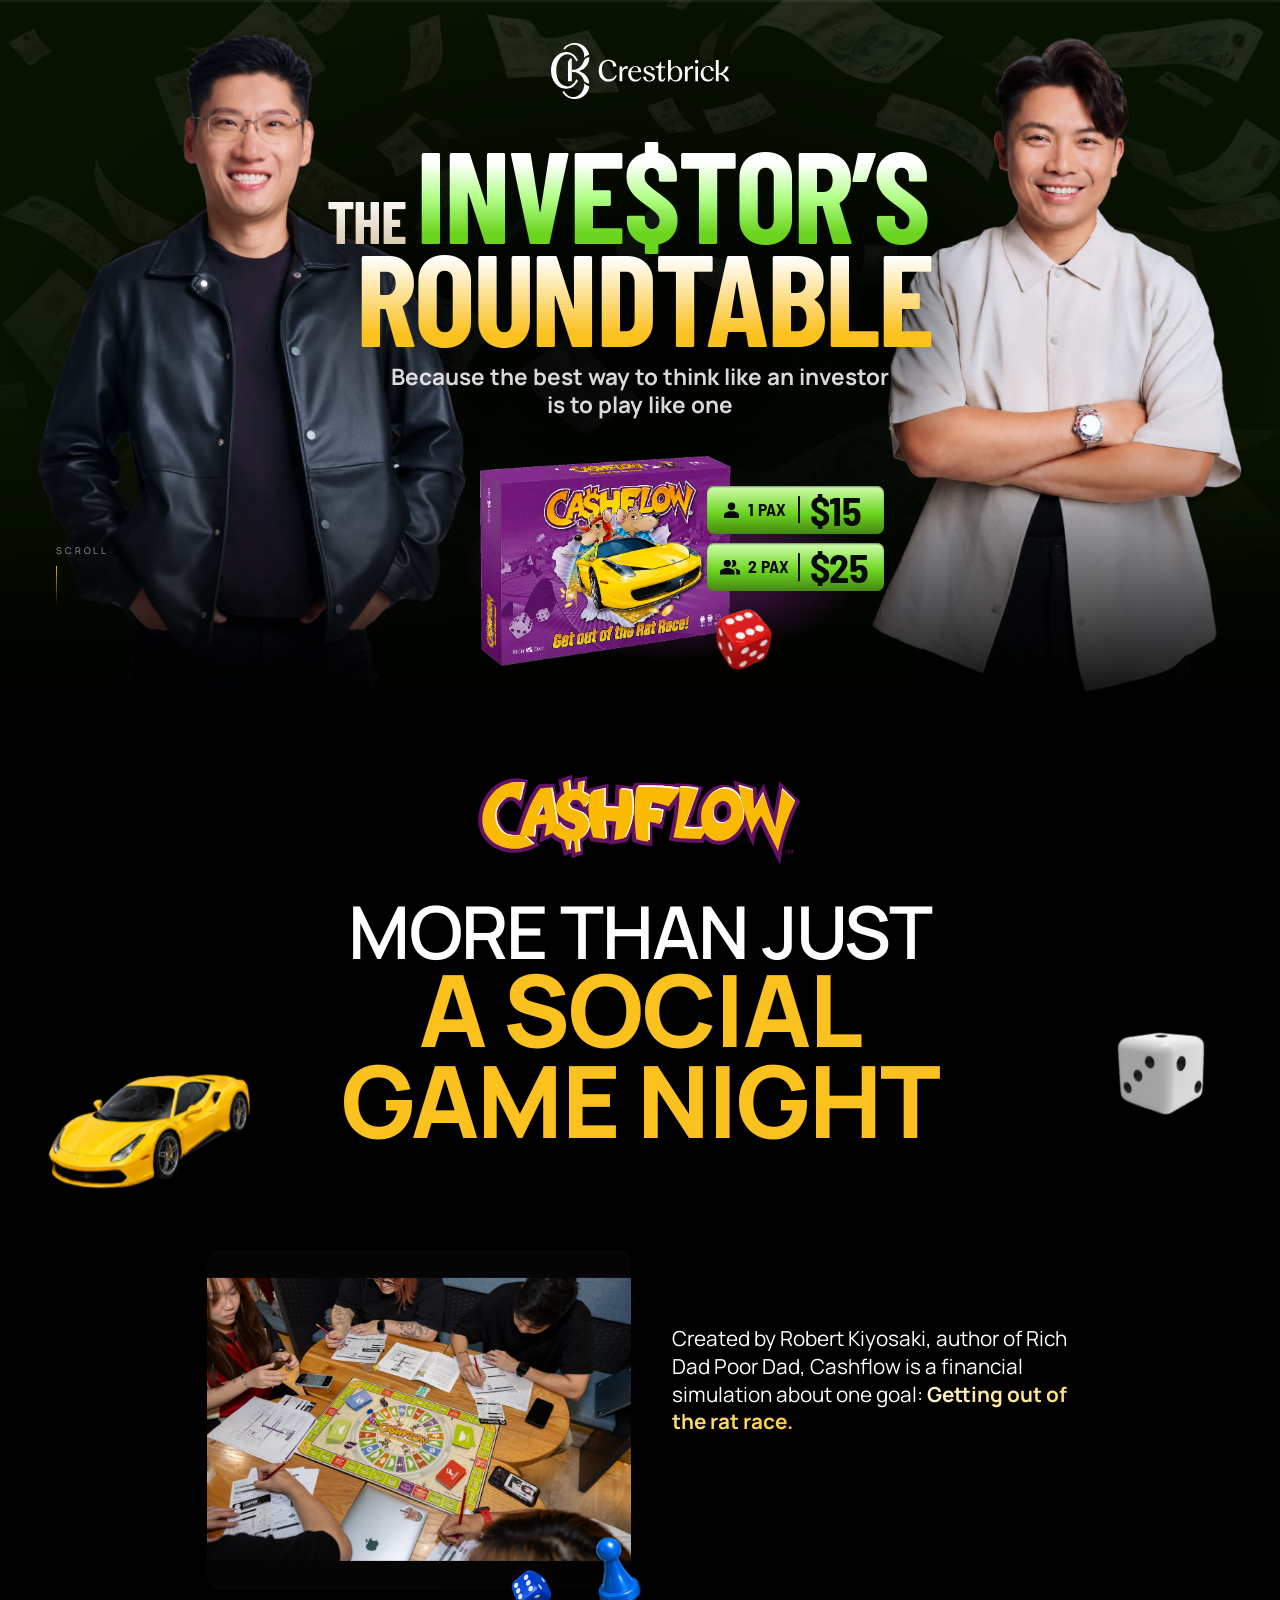
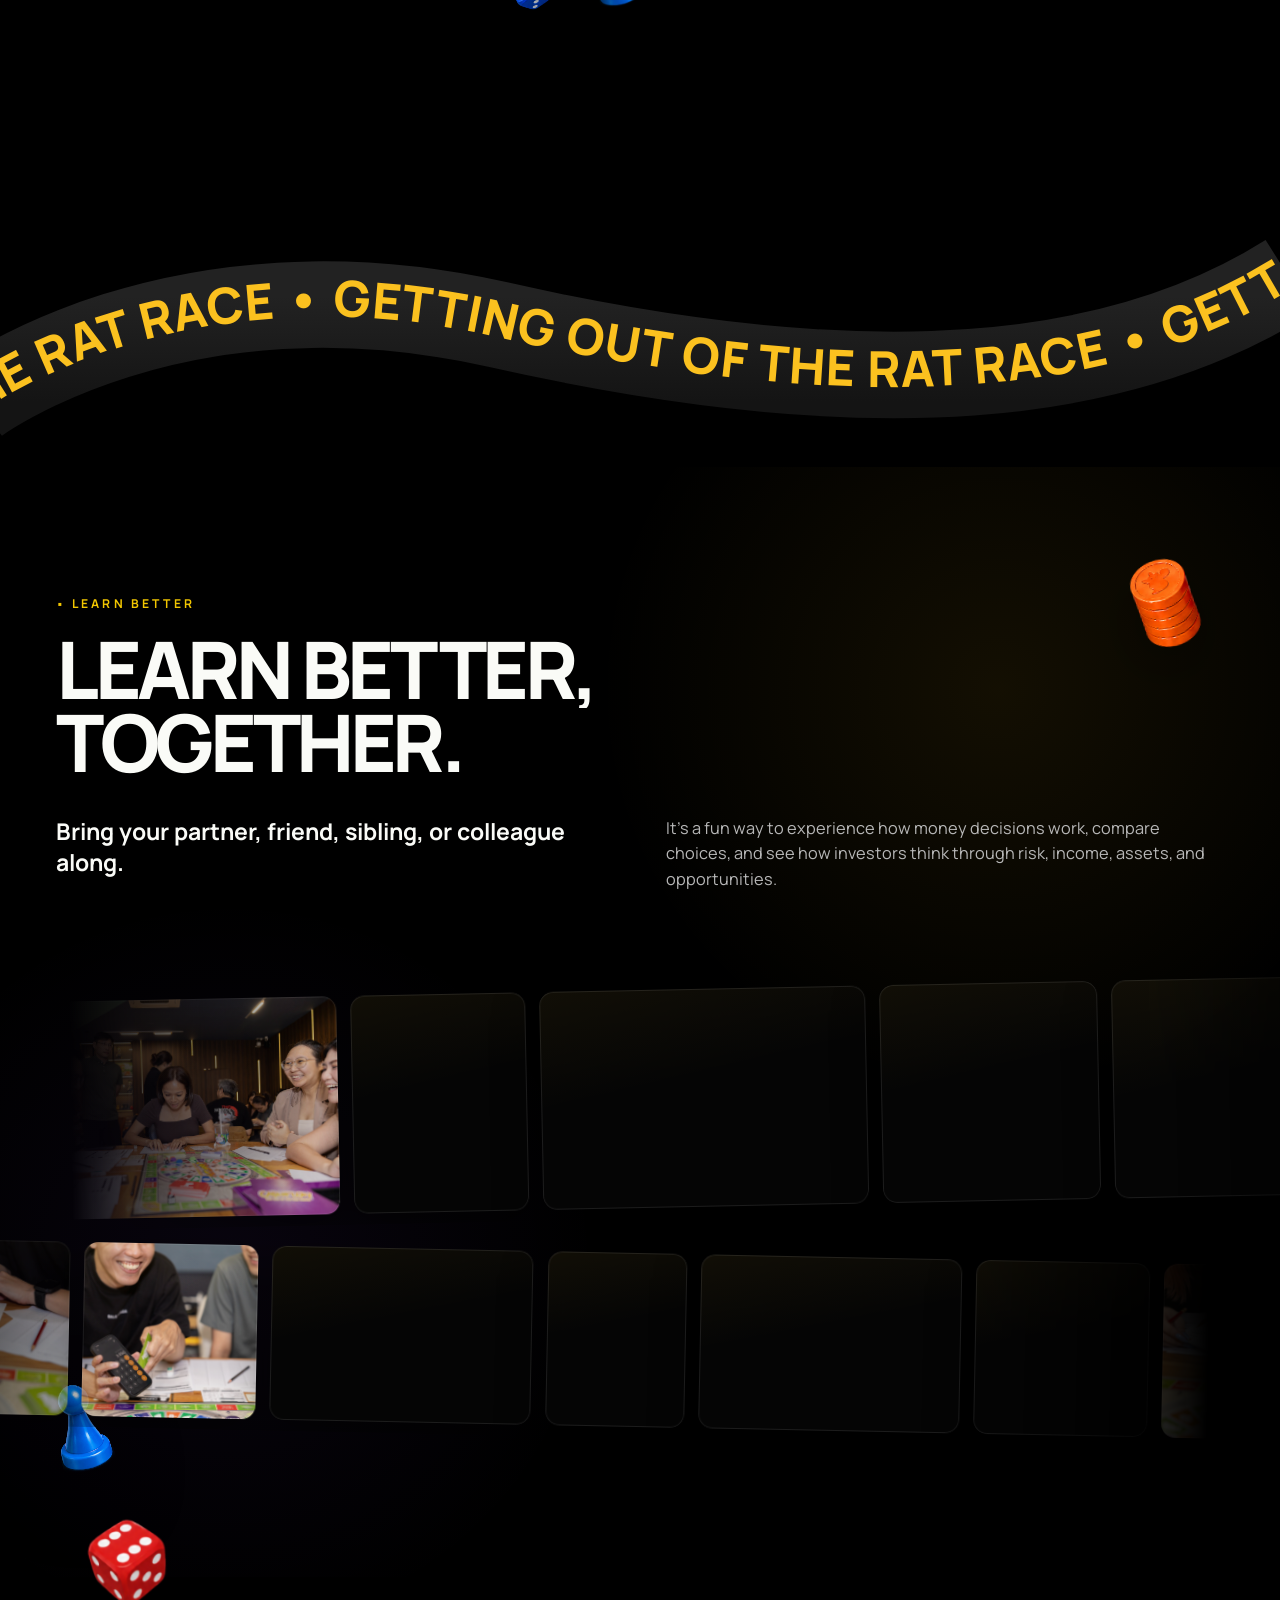
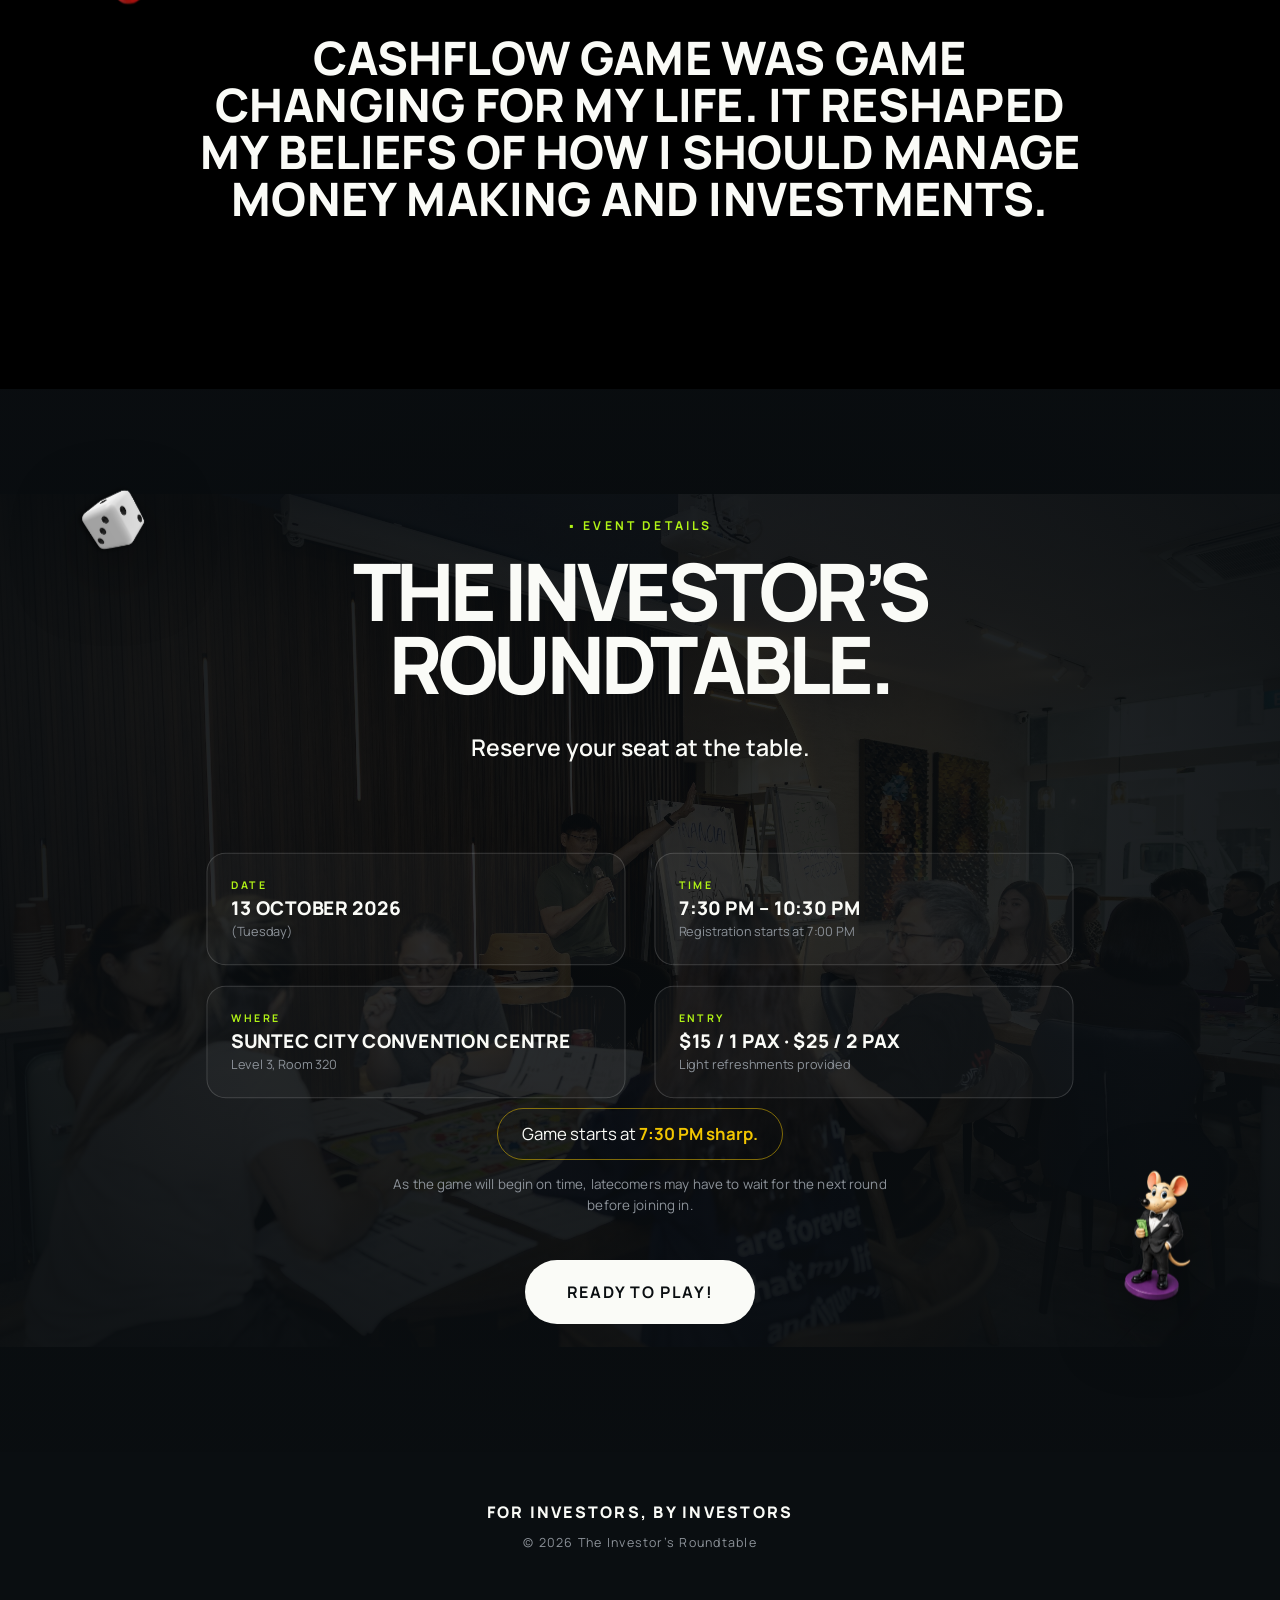
==== site/index.html @ 85e17d93 "Add files via upload" ====
<!doctype html>
<html lang="en">
<head>
<meta charset="utf-8">
<meta name="viewport" content="width=device-width, initial-scale=1">
<title>The Investor's Roundtable</title>
<!-- description and og copy are lifted verbatim from the page's own lines -->
<meta name="description" content="Because the best way to think like an investor is to play like one.">
<!-- Unlisted, not private. This keeps the page out of Google, Bing and the
     Internet Archive so it is only found by someone you send the link to.
     It does NOT stop anyone who has the link. See DEPLOY.md. -->
<meta name="robots" content="noindex, nofollow, noarchive, nosnippet, noimageindex">
<meta name="googlebot" content="noindex, noimageindex">
<meta name="referrer" content="no-referrer">
<meta property="og:title" content="The Investor's Roundtable">
<meta property="og:description" content="Because the best way to think like an investor is to play like one.">
<meta property="og:image" content="images/14-og.jpg">
<meta property="og:type" content="website">
<link rel="preconnect" href="https://fonts.googleapis.com">
<link rel="preconnect" href="https://fonts.gstatic.com" crossorigin>
<link href="https://fonts.googleapis.com/css2?family=Barlow+Condensed:wght@600;700&family=Barlow+Semi+Condensed:wght@600;700&family=Manrope:wght@400;500;600;700;800&display=swap" rel="stylesheet">
<link rel="stylesheet" href="styles.css">
</head>
<body>

<!-- ══ INTERACTIVE CHROME (v3) ══
     One fixed piece: the rail that reports how far down the page you are.
     Inert under prefers-reduced-motion. Hover is left to the browser. -->
<div class="prog" aria-hidden="true"><i></i></div>


<!-- ══ NAV ══ -->
<header class="nav">
  <span class="nav__mark">The Investor&rsquo;s Roundtable</span>
  <span class="nav__mid" id="countdown" aria-live="polite"></span>
  <div class="nav__right">
    <button class="iconbtn" id="soundBtn" aria-pressed="false" aria-label="Table sounds" title="Table sounds">
      <span class="eq" aria-hidden="true"><i></i><i></i><i></i><i></i></span>
    </button>
    <a class="pill pill--white" href="#details"><span class="pill__in"><i>Ready to Play!</i><i>Ready to Play!</i></span></a>
  </div>
</header>

<!-- ══ 1 · HERO — Figma Cover_Cashflow node 58:64 "banner" ══
     The frame is 1920 × 1080. Every child below carries its Figma rect as a
     percentage of that frame, so the composition is the Figma one at any
     width instead of pixel-locking to 1920. Paint order is Figma's own:
     note rain → centre pool → ivan → benny → floor band → violet bloom →
     game box / die / price pills → the two head pools → title → subtitle →
     logo. The two head pools sit ABOVE the figures on purpose: they are what
     sinks the inner shoulders so the display type reads across them. -->
<section class="hero" id="top" data-scrub="exit">
  <div class="hero__stage">

    <!-- 58:71 · the note rain, 15% and masked to fade out downward -->
    <div class="hero__money" aria-hidden="true"></div>

    <!-- 58:73 · Ellipse 9 — the small pool the game box stands over -->
    <div class="pool pool--mid" aria-hidden="true"></div>

    <!-- 58:74 / 58:75 · the two figures, each placed at its Figma rect.
         The source PNGs are full-body cutouts in a 3072 × 4096 frame and the
         Figma fill is a custom crop at scale 0.5024 — neither cover nor
         contain reproduces it, and guessing put the figures ~20% too small.
         So each node is exported on its own and used as the asset: the person
         is then at the Figma's own crop by construction.
         A node render arrives composited over the banner's ground, so the
         ground is computed back out and subtracted to restore the alpha —
         without that the plate is an opaque rectangle and hides the note rain
         behind it. WebP because these are photographs with alpha: 121KB and
         89KB, against 1.4MB and 1.1MB as PNG. -->
    <img class="fig fig--ivan"  src="images/hero4/ivan.webp"  alt="" aria-hidden="true">
    <img class="fig fig--benny" src="images/hero4/benny.webp" alt="" aria-hidden="true">

    <!-- 58:76 · Rectangle 27 — the floor band the figures stand into -->
    <div class="hero__floor" aria-hidden="true"></div>
    <!-- 58:77 · Ellipse 11 — #761D7F at 60%, blur 100. The one violet on the
         page, and it is a bloom behind the box, never a background. -->
    <div class="hero__bloom" aria-hidden="true"></div>

    <!-- 58:78 · Group 432 — the box, the die and the two price pills -->
    <div class="offer">
      <div class="offer__box" aria-hidden="true">
        <img src="Assets/cashflow-3d-items-transparent/02-cashflow-game-box.png" alt="">
      </div>
      <img class="offer__die" src="Assets/cashflow-3d-items-transparent/05-dice-pair.png"
           alt="" aria-hidden="true" data-spin="70">

      <p class="price" style="--i:0">
        <img class="price__ic" src="images/hero4/icon-1pax.svg" alt="" aria-hidden="true">
        <span class="price__k">1 pax</span>
        <b class="price__v">$15</b>
      </p>
      <p class="price price--two" style="--i:1">
        <img class="price__ic" src="images/hero4/icon-2pax.svg" alt="" aria-hidden="true">
        <span class="price__k">2 pax</span>
        <b class="price__v">$25</b>
      </p>
    </div>

    <!-- 58:101 / 58:100 · Ellipse 12 and Ellipse 10 -->
    <div class="pool pool--l" aria-hidden="true"></div>
    <div class="pool pool--r" aria-hidden="true"></div>

    <!-- 58:102 · title. Three separate gradients, per the Figma. -->
    <span class="sr-only">The Investor&rsquo;s Roundtable</span>
    <h1 class="lockup" aria-hidden="true">
      <!-- THE and INVE$TOR'S are one centred row, not two independently
           placed lines. Placing them separately worked only while the webfont
           was the exact face it was measured against: with the fallback in
           play (a slow font load, or no network) the two ran into each other.
           As one flex row with a real gap they can only re-centre. -->
      <span class="lk lk--top">
        <b class="lk__the">The</b><b class="lk__inv">Inve<i>$</i>tor&rsquo;s</b>
      </span>
      <span class="lk lk--rt">Roundtable</span>
    </h1>

    <!-- 58:107 · subtitle -->
    <p class="hero__sub">Because the best way to think like an investor<br>is to play like one</p>

    <!-- 58:108 · logo -->
    <img class="hero__brand" src="images/hero4/crestbrick-logo.svg" alt="Crestbrick">
  </div>

  <div class="cue" aria-hidden="true"><span>Scroll</span><i></i></div>
</section>

<!-- ══ 2 · MORE THAN JUST — Figma node 3:39 ══ -->
<section class="sec night" id="game" data-scrub>
  <img class="prop prop--n1" src="Assets/cashflow-3d-items-transparent/07-money-stacks.png" alt="" aria-hidden="true" data-depth="26">
  <img class="prop prop--n2" src="Assets/cashflow-3d-items-transparent/01-yellow-sports-car.png" alt="" aria-hidden="true" data-depth="-22">

  <div class="container night__head">
    <img class="night__logo" src="images/hero2/cashflow-logo.svg" alt="Cashflow">
    <span class="sr-only">More Than Just A Social Game Night</span>
    <h2 class="stack" aria-hidden="true">
      <span class="stack__line stack__a">More Than Just</span>
      <span class="stack__line stack__b">A Social</span>
      <span class="stack__line stack__b">Game Night</span>
    </h2>
  </div>

  <div class="container grid night__body">
    <figure class="night__shot" data-clip data-slot="board-photo" data-para="-40">
      <img src="images/hero2/board-photo.jpg" alt="The Cashflow board mid-game on the table, score sheets around it.">
      <img class="prop prop--n3" src="Assets/cashflow-3d-items-transparent/08-card-set.png" alt="" aria-hidden="true" data-depth="14">
      <img class="prop prop--n4" src="Assets/cashflow-3d-items-transparent/06-pawn-set.png" alt="" aria-hidden="true" data-depth="-12">
    </figure>

    <div class="night__copy">
      <p class="body body--lg" style="--i:0">Created by Robert Kiyosaki, author of Rich Dad Poor Dad, Cashflow is a financial simulation about one goal: <b class="hi">Getting out of the rat race.</b></p>
      <p class="body body--lg" style="--i:1">To get there, you&rsquo;ll manage income, expenses, debt, opportunities, and unexpected life events, just like in real life.</p>
      <p class="body body--lg" style="--i:2">You&rsquo;ll also see why property, when chosen and managed well, can be one of the most powerful assets in a wealth-building strategy.</p>
      <p class="body body--lg" style="--i:3">It sounds simple. It&rsquo;s not. But that&rsquo;s what makes the learning so fun.</p>
    </div>
  </div>

  <!-- the curved ribbon: Figma Vector 13 with its text-path, rebuilt as SVG -->
  <div class="ribbon" aria-hidden="true">
    <svg viewBox="0 0 1589.23 228.706" preserveAspectRatio="none" xmlns="http://www.w3.org/2000/svg">
      <defs>
        <linearGradient id="ribbonBand" x1="679.782" y1="66.2075" x2="679.782" y2="187.708" gradientUnits="userSpaceOnUse">
          <stop stop-color="#222222"/><stop offset="1" stop-color="#141414"/>
        </linearGradient>
        <path id="ribbonPath" d="M30.2802 188.207C30.2802 188.207 262.611 13.7643 639.28 98.7075C1078.28 197.708 1365.78 166.708 1562.28 42.7075"/>
      </defs>
      <use href="#ribbonPath" stroke="url(#ribbonBand)" stroke-width="101" fill="none"/>
      <text class="ribbon__t" dy="14">
        <textPath href="#ribbonPath" startOffset="-45%">Getting out of the rat race &#8226; Getting out of the rat race &#8226; Getting out of the rat race &#8226; Getting out of the rat race &#8226;
          <animate attributeName="startOffset" from="-45%" to="0%" dur="9s" repeatCount="indefinite"/>
        </textPath>
      </text>
    </svg>
  </div>
</section>

<!-- ══ EDITORIAL PHOTO SHOWCASE ══ -->
<section class="sec sec--showcase" id="together" data-scrub>
  <img class="prop prop--v1" src="Assets/cashflow-3d-items-transparent/10-chip-stacks.png" alt="" aria-hidden="true" data-depth="24" data-spin="120">
  <img class="prop prop--v2" src="Assets/cashflow-3d-items-transparent/06-pawn-set.png" alt="" aria-hidden="true" data-depth="-30">
  <div class="wrap showcase__intro">
    <p class="label">&#9642; Learn better</p>
    <h2 class="h2 h2--ink" data-split>Learn Better,<br>Together.</h2>
    <div class="cols">
      <p class="lede lede--ink">Bring your partner, friend, sibling, or colleague along.</p>
      <div class="cols__b">
        <p class="body body--ink">It&rsquo;s a fun way to experience how money decisions work, compare choices, and see how investors think through risk, income, assets, and opportunities.</p>
      </div>
    </div>
  </div>

  <!-- Two crossed strips instead of a stacked collage: every photo keeps its
       own frame, nothing overlaps, and the motion carries the interest.
       Each strip holds the set three times over so the loop never shows a
       gap, however wide the screen. -->
  <div class="reel" id="showcase" data-rise>
    <div class="reel__row reel__row--a">
      <div class="reel__drift">
        <div class="reel__track">
          <!-- the set -->
          <figure class="frame frame--wide" style="--i:0">
            <img src="images/02-fan-left.jpg" alt="Players laughing together around the table." loading="lazy" decoding="async">
          </figure>
          <figure class="frame frame--tall" style="--i:1">
            <img src="images/05-tile-wide.jpg" alt="Players seated around the board working through their sheets." loading="lazy" decoding="async">
          </figure>
          <figure class="frame frame--wide" style="--i:2">
            <img src="images/09-loose-2.jpg" alt="A player smiling during the game." loading="lazy" decoding="async">
          </figure>
          <figure class="frame frame--sq" style="--i:3">
            <img src="images/07-tile-right.jpg" alt="Hands over the board, pieces and dice mid-play." loading="lazy" decoding="async">
          </figure>
          <figure class="frame frame--wide" style="--i:4">
            <img src="images/12-loose-5.jpg" alt="Players around the table mid-game." loading="lazy" decoding="async">
          </figure>
          <figure class="frame frame--tall" style="--i:5">
            <img src="images/03-fan-centre.jpg" alt="A group leaning in over the board mid-turn." loading="lazy" decoding="async">
          </figure>
          <!-- loop copy 1 -->
          <figure class="frame frame--wide" style="--i:0" aria-hidden="true">
            <img src="images/02-fan-left.jpg" alt="" loading="lazy" decoding="async">
          </figure>
          <figure class="frame frame--tall" style="--i:1" aria-hidden="true">
            <img src="images/05-tile-wide.jpg" alt="" loading="lazy" decoding="async">
          </figure>
          <figure class="frame frame--wide" style="--i:2" aria-hidden="true">
            <img src="images/09-loose-2.jpg" alt="" loading="lazy" decoding="async">
          </figure>
          <figure class="frame frame--sq" style="--i:3" aria-hidden="true">
            <img src="images/07-tile-right.jpg" alt="" loading="lazy" decoding="async">
          </figure>
          <figure class="frame frame--wide" style="--i:4" aria-hidden="true">
            <img src="images/12-loose-5.jpg" alt="" loading="lazy" decoding="async">
          </figure>
          <figure class="frame frame--tall" style="--i:5" aria-hidden="true">
            <img src="images/03-fan-centre.jpg" alt="" loading="lazy" decoding="async">
          </figure>
          <!-- loop copy 2 -->
          <figure class="frame frame--wide" style="--i:0" aria-hidden="true">
            <img src="images/02-fan-left.jpg" alt="" loading="lazy" decoding="async">
          </figure>
          <figure class="frame frame--tall" style="--i:1" aria-hidden="true">
            <img src="images/05-tile-wide.jpg" alt="" loading="lazy" decoding="async">
          </figure>
          <figure class="frame frame--wide" style="--i:2" aria-hidden="true">
            <img src="images/09-loose-2.jpg" alt="" loading="lazy" decoding="async">
          </figure>
          <figure class="frame frame--sq" style="--i:3" aria-hidden="true">
            <img src="images/07-tile-right.jpg" alt="" loading="lazy" decoding="async">
          </figure>
          <figure class="frame frame--wide" style="--i:4" aria-hidden="true">
            <img src="images/12-loose-5.jpg" alt="" loading="lazy" decoding="async">
          </figure>
          <figure class="frame frame--tall" style="--i:5" aria-hidden="true">
            <img src="images/03-fan-centre.jpg" alt="" loading="lazy" decoding="async">
          </figure>
        </div>
      </div>
    </div>

    <div class="reel__row reel__row--b">
      <div class="reel__drift">
        <div class="reel__track">
          <!-- the set -->
          <figure class="frame frame--wide" style="--i:0">
            <img src="images/06-tile-mid.jpg" alt="A hand filling in a financial statement with a pen." loading="lazy" decoding="async">
          </figure>
          <figure class="frame frame--sq" style="--i:1">
            <img src="images/10-loose-3.jpg" alt="A player laughing while working out the numbers." loading="lazy" decoding="async">
          </figure>
          <figure class="frame frame--wide" style="--i:2">
            <img src="images/04-fan-right.jpg" alt="Players around the board comparing their sheets." loading="lazy" decoding="async">
          </figure>
          <figure class="frame frame--tall" style="--i:3">
            <img src="images/15-loose-6.jpg" alt="The table mid-game seen from above, boards and score sheets in play." loading="lazy" decoding="async">
          </figure>
          <figure class="frame frame--wide" style="--i:4">
            <img src="images/11-loose-4.jpg" alt="Players talking across the board." loading="lazy" decoding="async">
          </figure>
          <figure class="frame frame--sq" style="--i:5">
            <img src="images/08-loose-1.jpg" alt="A table of players part-way through a round." loading="lazy" decoding="async">
          </figure>
          <!-- loop copy 1 -->
          <figure class="frame frame--wide" style="--i:0" aria-hidden="true">
            <img src="images/06-tile-mid.jpg" alt="" loading="lazy" decoding="async">
          </figure>
          <figure class="frame frame--sq" style="--i:1" aria-hidden="true">
            <img src="images/10-loose-3.jpg" alt="" loading="lazy" decoding="async">
          </figure>
          <figure class="frame frame--wide" style="--i:2" aria-hidden="true">
            <img src="images/04-fan-right.jpg" alt="" loading="lazy" decoding="async">
          </figure>
          <figure class="frame frame--tall" style="--i:3" aria-hidden="true">
            <img src="images/15-loose-6.jpg" alt="" loading="lazy" decoding="async">
          </figure>
          <figure class="frame frame--wide" style="--i:4" aria-hidden="true">
            <img src="images/11-loose-4.jpg" alt="" loading="lazy" decoding="async">
          </figure>
          <figure class="frame frame--sq" style="--i:5" aria-hidden="true">
            <img src="images/08-loose-1.jpg" alt="" loading="lazy" decoding="async">
          </figure>
          <!-- loop copy 2 -->
          <figure class="frame frame--wide" style="--i:0" aria-hidden="true">
            <img src="images/06-tile-mid.jpg" alt="" loading="lazy" decoding="async">
          </figure>
          <figure class="frame frame--sq" style="--i:1" aria-hidden="true">
            <img src="images/10-loose-3.jpg" alt="" loading="lazy" decoding="async">
          </figure>
          <figure class="frame frame--wide" style="--i:2" aria-hidden="true">
            <img src="images/04-fan-right.jpg" alt="" loading="lazy" decoding="async">
          </figure>
          <figure class="frame frame--tall" style="--i:3" aria-hidden="true">
            <img src="images/15-loose-6.jpg" alt="" loading="lazy" decoding="async">
          </figure>
          <figure class="frame frame--wide" style="--i:4" aria-hidden="true">
            <img src="images/11-loose-4.jpg" alt="" loading="lazy" decoding="async">
          </figure>
          <figure class="frame frame--sq" style="--i:5" aria-hidden="true">
            <img src="images/08-loose-1.jpg" alt="" loading="lazy" decoding="async">
          </figure>
        </div>
      </div>
    </div>
  </div>
</section>

<!-- ══ QUOTE ══ -->
<section class="sec quote" id="word" data-scrub>
  <div class="wrap">
    <img class="prop prop--q" src="Assets/cashflow-3d-items-transparent/05-dice-pair.png" alt="" aria-hidden="true" data-depth="-20" data-spin="-90">
    <blockquote class="quote__text" data-words>Cashflow game was game changing for my life. It reshaped my beliefs of how I should manage money making and investments.</blockquote>
    <div class="byline">
      <span class="byline__name">Ivan Cai</span>
      <span class="byline__role">Crestbrick&rsquo;s Chairman</span>
    </div>
  </div>
</section>

<!-- ══ EVENT DETAILS ══ -->
<section class="sec details" id="details" data-scrub="in">
  <figure class="slot details__bg" data-slot="13-details-bg"><img src="images/13-details-bg.jpg" alt="The full room, tables and players."></figure>
  <div class="details__veil" aria-hidden="true"></div>
  <img class="prop prop--d1" src="Assets/cashflow-3d-items-transparent/07-money-stacks.png" alt="" aria-hidden="true" data-depth="30">
  <img class="prop prop--d2" src="Assets/cashflow-3d-items-transparent/03-mouse-financier.png" alt="" aria-hidden="true" data-depth="-26">

  <div class="wrap details__inner">
    <p class="label">&#9642; Event Details</p>
    <h2 class="h2" data-split>The Investor&rsquo;s<br>Roundtable.</h2>
    <p class="lede">Reserve your seat at the table.</p>

    <div class="statgrid">
      <div class="stat" style="--i:0"><span class="stat__k">Date</span><b>13 October 2026</b><i>(Tuesday)</i></div>
      <div class="stat" style="--i:1"><span class="stat__k">Time</span><b>7:30 PM &ndash; 10:30 PM</b><i>Registration starts at 7:00 PM</i></div>
      <div class="stat" style="--i:2"><span class="stat__k">Where</span><b>Suntec City Convention Centre</b><i>Level 3, Room 320</i></div>
      <div class="stat" style="--i:3"><span class="stat__k">Entry</span><b>$15 / 1 pax &middot; $25 / 2 pax</b><i>Light refreshments provided</i></div>
    </div>

    <p class="sharp">Game starts at <b>7:30 PM sharp.</b></p>
    <p class="fineprint">As the game will begin on time, latecomers may have to wait for the next round before joining in.</p>


    <a class="pill pill--cta" href="#" id="cta"><span class="pill__in"><i>Ready to Play!</i><i>Ready to Play!</i></span></a>
  </div>
</section>

<footer class="foot">
  <p class="foot__a">For Investors, By Investors</p>
  <p class="foot__b">&copy; 2026 The Investor&rsquo;s Roundtable</p>
</footer>

<script src="app.js"></script>
</body>
</html>
---- site/styles.css ----
/* ============================================================
   The Investor's Roundtable
   Layout and motion after inkgames.com.

   Type: Manrope throughout, with weight and tracking doing the
   display work while keeping body copy calm and readable.

   Colour: sampled from the supplied 3D props in Assets/, so the
   page and the objects on it share one palette. No violet
   backgrounds; violet only survives inside the props themselves.
   ============================================================ */

:root{
  --ink:     #0A0E11;   /* canvas */
  --ink-2:   #14191E;   /* raised surfaces */
  --bone:    #F2EFDC;   /* the light section, matches the prop bases */
  --bone-2:  #E4DFC6;
  --white:   #FAFBF7;
  --grey:    #8C9299;
  --lime:    #B0F216;   /* primary accent on dark */
  --gold:    #F2C600;   /* the $, hover, seat map */
  --coral:   #E8452C;   /* accent on the light section */
  --cyan:    #58DCF2;
  --violet:  #8442F2;   /* props only, never a background */

  /* The banner (node 58:64) is Barlow Condensed for the title and Barlow Semi
     Condensed for the price pills, and measuring the export confirms both: with
     the Figma's -3.8975px tracking, Barlow Condensed puts ROUNDTABLE's ink at
     854.5 against the reference's 851.7 and its B at 616.2 against 616.
     The fallbacks are condensed on purpose. These sizes and offsets are cut for
     a condensed face, and a stack that falls through to a normal-width system
     font sets ~15% wider — which is exactly what made the title collide before
     the pair was rebuilt as one centred line. Manrope still sets the page. */
  --f-cond:  "Barlow Condensed", "Roboto Condensed", "Arial Narrow",
             system-ui, sans-serif;
  --f-cond2: "Barlow Semi Condensed", "Barlow Condensed", "Roboto Condensed",
             "Arial Narrow", system-ui, sans-serif;
  --f-disp: "Manrope", system-ui, sans-serif;
  --f-body: "Manrope", system-ui, sans-serif;
  --f-mono: "Manrope", ui-monospace, monospace;

  --pad: clamp(18px, 4.4vw, 64px);
  --maxw: 1320px;
  --r: clamp(16px, 2.2vw, 30px);
  --ease: cubic-bezier(.16,.84,.28,1);
}

*{ box-sizing:border-box; }
html{ scroll-behavior:smooth; background:var(--ink); }
body{
  margin:0; background:var(--ink); color:var(--white);
  font-family:var(--f-body); font-size:17px; line-height:1.55;
  -webkit-font-smoothing:antialiased; overflow-x:hidden; overflow-x:clip;
}

/* The Figma artwork is kept as independent DOM layers. This is important:
   the characters, board, title and props all have their own motion rather
   than being flattened into a screenshot. */
.nav{ display:none !important; }
img{ display:block; max-width:100%; }
em{ font-style:italic; }

/* ── one neutral grade over every photo, so mixed sources match ── */
.slot{ position:relative; margin:0; overflow:hidden; }
.slot img{
  width:100%; height:100%; object-fit:contain;
  background:#050505;
  filter:brightness(1.02) contrast(1.04) saturate(1.02);
}
.slot::after{
  content:''; position:absolute; inset:0; pointer-events:none;
  background:linear-gradient(165deg, rgba(176,242,22,.05), rgba(10,14,17,.16));
}
.card{
  border-radius:var(--r);
  box-shadow:0 24px 60px rgba(0,0,0,.55);
}

/* ══════════ TYPE ══════════ */
.h2{
  font-family:var(--f-disp); font-weight:800; text-transform:uppercase;
  font-size:clamp(2.3rem, 6.2vw, 5.6rem); line-height:.92; letter-spacing:-.055em;
  margin:0 0 .4em; color:var(--white);
}
.h2--ink{ color:var(--white); }

.label{
  font-family:var(--f-mono); font-weight:700; font-size:.76rem; letter-spacing:.26em;
  text-transform:uppercase; color:var(--lime); margin:0 0 1.5em;
}
.sec--bone .label{ color:var(--gold); }
.lede{
  font-size:clamp(1.1rem, 1.8vw, 1.45rem); line-height:1.36; color:var(--white);
  margin:0; max-width:42ch; font-weight:600;
}
.lede--ink{ color:var(--white); font-weight:700; }
.body{ color:var(--grey); margin:0 0 .85em; max-width:58ch; font-size:1.02rem; }
.body:last-child{ margin-bottom:0; }
.body--ink{ color:#b7b7b7; opacity:1; font-weight:400; }
.fineprint{
  font-family:var(--f-mono); font-size:.84rem; line-height:1.55; color:var(--grey);
  max-width:64ch; margin:14px auto 0; letter-spacing:.01em;
}

/* ══════════ LAYOUT ══════════ */
.wrap{ width:100%; max-width:var(--maxw); margin-inline:auto; padding-inline:var(--pad); position:relative; }
.sec{ position:relative; padding:clamp(76px,10vw,168px) 0; }
.sec--tight{ padding-top:clamp(20px,3vw,48px); padding-bottom:clamp(30px,4vw,64px); }
.cols{
  display:grid; grid-template-columns:1fr 1fr; gap:clamp(20px,4vw,72px);
  margin-top:clamp(22px,3vw,44px);
}
.cols__b{ display:grid; gap:0; align-content:start; }

/* ══════════ NAV ══════════ */
.nav{
  position:fixed; inset:0 0 auto; z-index:60;
  display:flex; align-items:center; justify-content:space-between; gap:14px;
  padding:14px clamp(14px,3.4vw,32px);
  background:linear-gradient(180deg, rgba(10,14,17,.94), rgba(10,14,17,0));
}
.nav__mark{
  font-family:var(--f-disp); font-weight:900; text-transform:uppercase;
  font-size:.92rem; letter-spacing:.05em;
}
.nav__mid{
  font-family:var(--f-mono); font-weight:500; font-size:.78rem; letter-spacing:.18em;
  color:var(--grey); white-space:nowrap;
}
.nav__right{ display:flex; align-items:center; gap:10px; }
.iconbtn{
  display:grid; place-items:center; width:36px; height:36px; cursor:pointer;
  background:none; border:1px solid rgba(250,251,253,.2); border-radius:50%;
  color:var(--grey); transition:.22s var(--ease);
}
.iconbtn:hover{ border-color:var(--white); color:var(--white); }
.iconbtn[aria-pressed="true"]{ color:var(--lime); border-color:var(--lime); }
.eq{ display:flex; align-items:flex-end; gap:2px; height:12px; }
.eq i{ width:2px; height:3px; background:currentColor; border-radius:1px; }
.iconbtn[aria-pressed="true"] .eq i{ animation:eq .9s ease-in-out infinite; }
.iconbtn[aria-pressed="true"] .eq i:nth-child(2){ animation-delay:.15s }
.iconbtn[aria-pressed="true"] .eq i:nth-child(3){ animation-delay:.3s }
.iconbtn[aria-pressed="true"] .eq i:nth-child(4){ animation-delay:.45s }
@keyframes eq{ 0%,100%{height:3px} 50%{height:12px} }

.pill{
  display:inline-flex; align-items:center; justify-content:center; text-decoration:none;
  font-family:var(--f-mono); font-weight:700; font-size:.8rem; letter-spacing:.16em; text-transform:uppercase;
  border-radius:99px; padding:11px 20px; white-space:nowrap; transition:.22s var(--ease);
}
.pill--white{ background:var(--white); color:var(--ink); }
.pill--white:hover{ background:var(--lime); }
.pill--cta{
  background:var(--white); color:var(--ink);
  font-size:clamp(.82rem,1.5vw,1rem); padding:20px 42px; letter-spacing:.1em;
  margin-top:clamp(26px,4vw,44px);
}
.pill--cta:hover{ background:var(--lime); transform:translateY(-3px); }
.pill--cta:active{ transform:translateY(1px); }

/* ══════════ PROPS ══════════ */
.prop{
  position:absolute; pointer-events:none; z-index:2;
  filter:drop-shadow(0 22px 34px rgba(0,0,0,.5));
  will-change:transform;
}
.props{ position:absolute; inset:0; z-index:2; }
/* bob keyframes now live in the MOTION block at the end of this file */

.prop--v1{ width:clamp(72px,8vw,142px); top:5%; right:5%; }
/* below the strips, not on them — it used to land on the first photo */
.prop--v2{ width:clamp(60px,6.6vw,116px); bottom:8%; left:3%; }
/* the red die replaced the gold bars here. The bars were wide and flat and
   sat behind the opening words; a die is square and bright red, so at the same
   rect it landed on top of "Cashflow". Pulled left of the measure and raised
   clear of the first line. */
.prop--q{ width:clamp(72px,7.2vw,128px); top:-46%; left:-5%; }
.prop--d1{ width:clamp(78px,8.6vw,152px);  top:9%; left:5%; }
.prop--d2{ width:clamp(80px,8.8vw,154px); bottom:13%; right:5%; }

/* the 12-column container the Figma sections are laid out on */
.container{ width:calc(100% - 40px); margin-inline:auto; position:relative; }
.grid{ display:grid; grid-template-columns:repeat(12, 1fr); gap:20px; align-items:start; }

/* ══ HERO — Figma Cover_Cashflow node 58:64 "banner" ══
   The frame is 1920 × 1080. Every rule below is a Figma rect divided by that
   frame, so the composition is the Figma one at any width. The px it came
   from is noted after each rule, so a change in the file is one division away.

   Two things are worth knowing before editing:
   • The two head pools (.pool--l / .pool--r) paint OVER the figures. That is
     Figma's own order and it is load-bearing — they are what sinks the inner
     shoulders so ROUNDTABLE can cross them and still read.
   • The figures are `object-fit:cover` in their frames. Figma scales an image
     fill to cover and crops the overflow; matching that (rather than
     stretching) is why the faces keep their proportions. The two PNGs are
     pre-cropped to their alpha bounds and the rects below are the cropped
     bounds after Figma's cover scale, so the two are equivalent. */
.hero{
  position:relative; background:#000;
  padding-bottom:0;
}
.hero__stage{
  position:relative; overflow:hidden;
  aspect-ratio:1920 / 1080; min-height:420px;
  /* the frame's own radial: black in the middle, a green-black at the corners */
  background:radial-gradient(50% 50% at 50% 50%, #000000 0%, #040901 50%, #081201 100%);
}

/* 58:71 · the note rain. 15%, and masked by a white → transparent gradient
   1139.44 tall inside a 1428.96 box, i.e. gone by 79.74% down. */
.hero__money{
  position:absolute; z-index:0; pointer-events:none;
  left:0; top:-17.4074%; width:100%; height:132.3111%;   /* 0, -188, 1920 × 1428.96 */
  background:url("images/hero4/money.webp") center center / cover no-repeat;
  opacity:.15;
  -webkit-mask-image:linear-gradient(180deg, #fff 0%, rgba(255,255,255,0) 79.74%);
          mask-image:linear-gradient(180deg, #fff 0%, rgba(255,255,255,0) 79.74%);
  will-change:transform;
}

/* the three dark pools. Ellipse 9 sits under the figures; Ellipse 12 and
   Ellipse 10 sit over them. All three are black radials, not glows. */
.pool{ position:absolute; pointer-events:none; }
.pool--mid{                                              /* 58:73 · 412,376 348² */
  z-index:1; left:21.4583%; top:34.8148%; width:18.125%; height:32.2222%;
  opacity:.35;
  background:radial-gradient(closest-side, #000 0%, rgba(0,0,0,0) 100%);
}
.pool--l,
.pool--r{
  z-index:5; top:24.3519%; width:14.1146%; height:41.2963%;   /* 271 × 446 at y263 */
  opacity:.5;
  background:radial-gradient(closest-side, #000 0%, rgba(0,0,0,0) 100%);
}
.pool--l{ left:21.5104%; }                               /* 58:101 · x413 */
.pool--r{ left:62.6042%; }                               /* 58:100 · x1202 */

/* 58:74 / 58:75 · the figures. Each plate is the node's own render at its own
   aspect, so the rect below is the Figma rect verbatim and `fill` crops
   nothing. Placing the node renders rather than hand-cutting the portraits is
   what fixed the sizing: the underlying PNG is a 3072 × 4096 frame with the
   person filling only 41% of its width, so any cutout-plus-cover guess landed
   the figures ~20% too small. */
.fig{
  position:absolute; z-index:2; pointer-events:none;
  object-fit:fill; max-width:none;
}
/* the plates are the frame rect exactly, so `fill` crops nothing */
.fig--ivan{  left:2.1875%;  top:.6481%;  width:34.7396%; height:99.3519%; }  /* 42,7 667 × 1073 */
.fig--benny{ left:67.3438%; top:4.3519%; width:30.1042%; height:95.6481%; }  /* 1293,47 578 × 1033 */

/* 58:76 · Rectangle 27 — the floor the figures stand into */
.hero__floor{
  position:absolute; z-index:3; pointer-events:none;
  left:0; top:60.1852%; width:100%; height:39.8148%;     /* 0,650 1920 × 430 */
  background:linear-gradient(180deg, rgba(0,0,0,0) 0%, #000 100%);
}
/* 58:77 · Ellipse 11 — #761D7F at 60% under a 100px blur. Drawn as a radial
   instead of a filter: a blur on a 1094-wide box costs a paint every frame
   and the gradient is indistinguishable at this softness. */
.hero__bloom{
  position:absolute; z-index:3; pointer-events:none;
  left:23.4375%; top:46.2963%; width:56.9792%; height:65.0926%;  /* blurred bounds */
  background:radial-gradient(ellipse 34% 24% at 50% 50%,
    rgba(118,29,127,.60) 0%, rgba(118,29,127,.40) 46%, rgba(118,29,127,0) 82%);
}

/* ══ 58:78 · Group 432 — the box, the die, the two price pills ══ */
.offer{ position:absolute; z-index:4; inset:0; pointer-events:none; }
.offer__box{                                             /* 58:79 · 708,653 403 × 377 */
  position:absolute; left:36.875%; top:60.4630%;
  width:20.9912%; height:34.9074%; overflow:hidden;
}
/* the box art is wider than its window: Figma crops it, so this does too */
.offer__box img{
  position:absolute; top:0; left:-20.49%; width:140.31%; height:100%;
  max-width:none; object-fit:fill;
}
.offer__die{                                             /* 58:82 · 1060,903 101 × 115 */
  position:absolute; left:55.2083%; top:83.6111%;
  width:5.2604%; height:auto;
  filter:drop-shadow(0 6px 14px rgba(0,0,0,.55));
}

/* the two price pills. 266 × 72.27, radius 10.04, and a gradient that runs
   UP from #458715 through #6BD41F at 42% to #D3FFB2. Everything inside is
   placed as a % of the pill, so the pill scales as one piece. */
.price{
  position:absolute; z-index:5; margin:0;
  left:55.2083%; width:13.8542%; height:6.6919%;         /* 1060 · 266 × 72.27 */
  top:67.4565%;                                          /* 728.53 */
  /* radius and inset shadow are in vw, not em: `em` would resolve against
     this box's font-size, which is not the pill height, and the corner came
     out 17px instead of 10. The phone block sets both again in px. */
  border-radius:.5228vw;                                 /* 10.038 / 1920 */
  background:linear-gradient(0deg, #458715 0%, #6BD41F 42.031%, #D3FFB2 100%);
  box-shadow:inset 0 .0993vw .0993vw rgba(0,0,0,.4);     /* 1.907 / 1920 */
  font-family:var(--f-cond2); color:#0B0B0B; line-height:1;
}
.price--two{ top:75.4019%; }                             /* 814.34 */
.price__ic{
  position:absolute; left:9.895%; top:50%; translate:0 -50%;
  width:8.601%; height:auto;
}
.price--two .price__ic{ left:7.667%; width:11.236%; }    /* the two-person glyph is wider */
.price__k{
  position:absolute; left:23.286%; top:50%; translate:0 -50%;
  font-size:1.3734vw; font-weight:700; letter-spacing:.005em;
  text-transform:uppercase; line-height:1;
}
.price__v{
  position:absolute; left:58.060%; top:50%; translate:0 -50%;
  font-size:3.1461vw; font-weight:700; line-height:1; letter-spacing:-.01em;
}
/* Vector 8 — the hairline between the label and the price */
.price::after{
  content:''; position:absolute; left:51.729%; top:50%; translate:0 -50%;
  width:1.525px; height:57.51%; background:#0B0B0B;
}

/* ══ 58:102 · the title ══
   Three runs, three gradients, each on its own rect. Barlow Condensed Bold
   is the Figma face; sizes are the raw Figma px over 1920 so they hold at
   any width. */
.lockup{
  position:absolute; z-index:6; inset:0; margin:0; pointer-events:none;
  font-family:var(--f-cond); font-weight:700; text-transform:uppercase;
  text-align:center;
  -webkit-text-fill-color:transparent;
}
.lk{
  position:absolute; left:0; right:0; display:block;
  -webkit-background-clip:text; background-clip:text;
}
.lk i{ font-style:normal; }
/* A note on the leading, because it is the one non-obvious thing here.
   Figma sets these three lines *tighter than their own glyphs*: ROUNDTABLE is
   194.87px on 114.93px leading. `background-clip:text` paints the element's
   background box, so a line box shorter than the letters clips the gradient
   and the bottom of every glyph simply vanishes. So each line is given a
   generous 1.5em line box, pulled back up by half the difference so the
   letters land where Figma put them, and the gradient stops are remapped into
   the middle of that taller box — which leaves the end colours running past
   the band exactly as Figma's fill does. Figma leading and stops are noted
   after each rule so the arithmetic can be checked. */
/* THE and INVE$TOR'S are one row. The Figma places them as two separate text
   nodes centred on x549.24 and x1009.25, and that is what this used to do — but
   two independently placed lines only clear each other while the face is the
   exact one they were measured against. Under the fallback (slow font load, or
   no network) system-ui sets 15% wider and the two collided. As a baseline-
   aligned flex row with a real gap the pair just re-centres instead. */
.lk--top{
  top:calc(18.5185% - .29775em);                         /* 58:105 · y200 */
  font-size:10.1499vw; line-height:1.5;                  /* also the em base above */
  translate:-.9731% 0;                                   /* pair ink centre, x942 */
  white-space:nowrap;
}
/* The two runs are INLINE, so the browser lays them out with real advances on
   one baseline and `text-align:center` centres the pair as a unit. Flex was
   tried first: it centres the item *boxes*, and an item box is wider than its
   ink by the side bearings, which pushed THE 80px off its Figma centre. */
.lk__the,
.lk__inv{
  display:inline; font-weight:700;
  /* per run, because an `em` tracking resolves against the size of the element
     it is declared on. On the parent it inherits as a LENGTH and over-tracks
     the smaller run — THE came out 6% narrow. */
  letter-spacing:-.02em;
  -webkit-background-clip:text; background-clip:text;
}
.lk__the{                                                /* 58:106 · lead 94.5 */
  font-size:.4588em;                                     /* 89.409 / 194.878 */
  background-image:linear-gradient(180deg,
    #FFFFFF 14.769%, #DBC9AC 85.231%);                   /* 0% → 100% */
}
.lk__inv{                                                /* 58:105 · lead 176.27 */
  font-size:1em; margin-left:.0798em;                    /* the Figma ink gap, 25.25 */
  background-image:linear-gradient(180deg,
    #FFFFFF 31.054%, #B2FF88 53.769%, #6BD41F 76.487%);  /* 18.577 / 56.249 / 93.922 */
}
.lk--rt{                                   /* 58:103 · top 385.4, centre 969.83, lead 114.93 */
  top:calc(35.6852% - .45512em); translate:.3193% 0;
  font-size:10.1496vw; line-height:1.5; letter-spacing:-.02em;
  background-image:linear-gradient(180deg,
    #FFFFFF 30.341%, #FBC11F 69.659%);                   /* 0% → 100% */
}

/* 58:107 · the subtitle. This is the page's own tagline, so the loose
   three-part version that used to sit at the hero foot in v3 is gone —
   it would have said the same sentence twice. */
.hero__sub{
  position:absolute; z-index:6; left:0; right:0; top:50.4028%;   /* 544.35 */
  margin:0; text-align:center;
  font-family:var(--f-body); font-weight:700;
  font-size:1.7644vw; line-height:1.2647;                        /* 33.88 / 42.85 */
  color:rgba(255,255,255,.85);
  pointer-events:none;
}

/* 58:108 · the logo. It is centre-top in this node, so unlike v1–v3 it is
   on the page: the banner is Crestbrick's own cover art. */
.hero__brand{
  position:absolute; z-index:7; left:43.0538%; top:5.9259%;      /* 826.63, 64 */
  width:13.9266%; height:auto;                                    /* 267.39 */
  pointer-events:none;
}


/* ══ MORE THAN JUST — Figma node 3:39 ══
   Frame 1440 x 1515, black. Same approach: fixed composition in %. */
.night{
  position:relative; background:#000; overflow:hidden;
  aspect-ratio:1440 / 1515; min-height:640px;
  padding:0;
}
.night__head{ position:absolute; z-index:3; left:0; right:0; top:0; height:100%; }
.night__logo{                                             /* x528 y54 384x135 */
  position:absolute; left:36.67%; top:3.56%; width:26.68%; height:auto;
}
.stack{                                                   /* y149, 797 wide, centred */
  position:absolute; left:50%; transform:translateX(-50%); top:13.2%;
  width:68%; margin:0; text-align:center;
  font-family:var(--f-disp); font-weight:800; text-transform:uppercase;
  letter-spacing:-.07em; line-height:.91;
  color:#fff;
}
.stack__line{ display:block; }
.stack__a{
  display:block; font-size:5.7vw; font-weight:600;
  color:#fff; -webkit-text-fill-color:#fff;
}
.stack__b{
  display:block; font-size:7.8vw;
  color:#FBC11F; -webkit-text-fill-color:#FBC11F;
  background:none;
}

.night__body{ position:absolute; z-index:3; left:0; right:0; top:0; height:100%; }
.night__shot{
  position:absolute; left:15.1%; top:42.6%; width:34.2%;
  aspect-ratio:580.3 / 467.2; margin:0;
  border-radius:4%; overflow:visible; transform:none;
}
.night__shot > img:first-child{
  width:100%; height:100%; object-fit:contain; background:#050505; border-radius:4%;
  box-shadow:0 26px 60px rgba(0,0,0,.6);
}
.night__copy{
  position:absolute; left:52.6%; top:43.0%; width:33.8%;
}
.body--lg{ font-size:1.62vw; line-height:1.34; color:#fff; margin:0 0 .68em; }
.body--lg:last-child{ margin-bottom:0; }
.hi{
  font-weight:700;
  background-image:linear-gradient(90deg, #FFF1C9 0%, #FFCC3C 100%);
  -webkit-background-clip:text; background-clip:text; color:transparent;
}

/* the loose items around this section */
/* Only the eight approved elements appear from here down: the car, the game
   box, the mouse, the red die, the blue pawn, the white die, the blue die and
   the orange chips. The two ChatGPT rat renders and the gold bars are gone, so
   the widths and tilts below are retuned to the objects that replaced them —
   a car wants width and almost no rotation; a pawn wants neither. */
.prop--n1{ left:auto; right:2%; top:18.4%; width:13.4%; --spin:29.63deg; }   /* white die */
.prop--n2{ left:1.5%; top:26%; width:19.4%; --spin:-6deg;                    /* the car */
  filter:drop-shadow(0 26px 38px rgba(0,0,0,.55)); }
.prop--n3{ position:absolute; left:70%; top:76%; width:13%; z-index:4; --spin:20deg; }  /* blue die */
.prop--n4{ position:absolute; left:88%; top:66%; width:16%; z-index:4;       /* blue pawn */
  filter:drop-shadow(0 16px 22px rgba(0,0,0,.5)); }

/* Vector 13 plus its text-path — x-56.5 y1260, 1532 x 145.5 */
.ribbon{
  position:absolute; z-index:5; left:-3.92%; top:83.17%; width:106.39%;
  aspect-ratio:1589.23 / 228.706; pointer-events:none;
}
.ribbon svg{ width:100%; height:100%; overflow:visible; }
.ribbon svg{ animation:ribbonDrift 8s ease-in-out infinite; transform-origin:center; }
@keyframes ribbonDrift{0%,100%{transform:translateX(0) rotate(0)}50%{transform:translateX(-1.2%) rotate(-.35deg)}}
.ribbon__t{
  font-family:var(--f-disp); font-weight:900; text-transform:uppercase;
  font-size:58px; letter-spacing:.02em; fill:#FBC11F;
}

/* The remaining page now follows the same black / white / gold system as
   the two Figma-led opening sections. */
.sec--showcase,
.quote,
.details{
  background:#000;
}
.sec--showcase{ overflow:hidden; padding-bottom:clamp(92px,11vw,170px); }
.sec--showcase::before{
  content:''; position:absolute; inset:0; pointer-events:none;
  background:
    radial-gradient(circle at 78% 20%,rgba(251,193,31,.08),transparent 30%),
    radial-gradient(circle at 18% 72%,rgba(132,66,242,.06),transparent 28%);
}
.sec--showcase .label{ color:var(--gold); }
.sec--showcase .slot::after{ background:linear-gradient(160deg,rgba(251,193,31,.03),rgba(0,0,0,.08)); }

/* ══════════ EDITORIAL PHOTO SHOWCASE — THE TWO STRIPS ══════════
   The old version stacked nine cards on a 12-column grid and floated three
   rotated cards on top of them. Too many competing edges. This replaces it
   with two counter-drifting strips, tilted so they cross like a dealt hand:
   uniform frames, no overlap, and all of the interest carried by motion.

   Motion in play here
     · each strip loops continuously, the two in opposite directions
     · scroll velocity pushes and skews the strips, then they settle back
     · frames deal in on enter, staggered along the strip
     · hover holds both strips, lifts one frame and dims the rest
     · a gold spark travels the hairline between the strips
   ══════════════════════════════════════════════════════════════ */
.showcase__intro{ position:relative; z-index:2; }

.reel{
  --h:      clamp(148px, 17vw, 262px);   /* frame height, strip A */
  --gap:    clamp(10px, 1.1vw, 18px);
  --loop:   46s;                          /* one full pass of a strip */
  position:relative; z-index:2; isolation:isolate;
  margin-top:clamp(52px, 6.6vw, 104px);
  display:grid; gap:clamp(14px, 1.7vw, 28px);
}

/* Each strip masks itself at both ends, so frames arrive out of the black
   instead of being cut off by a hard edge. The tilt is on the strip, never
   on the individual frames — one angle reads as intent, nine read as noise. */
.reel__row{
  position:relative; overflow:hidden;
  width:114%; margin-left:-7%;
  padding-block:clamp(6px, .9vw, 14px);
  /* the strip is wider than the page and pulled left, so the fade stops are
     set where the viewport edges actually fall, not at the strip's own ends */
  -webkit-mask-image:linear-gradient(90deg, transparent 4%, #000 22%, #000 78%, transparent 96%);
          mask-image:linear-gradient(90deg, transparent 4%, #000 22%, #000 78%, transparent 96%);
}
.reel__row--a{ transform:rotate(-1.15deg); }
.reel__row--b{ transform:rotate(1.15deg); --h:calc(clamp(148px, 17vw, 262px) * .8); }

/* velocity layer (JS) is kept off the animated layer so the two never fight */
.reel__drift{
  transform:translate3d(var(--vx, 0px), 0, 0) skewX(var(--sk, 0deg));
  will-change:transform;
}
.reel__track{
  display:flex; align-items:center; gap:var(--gap); width:max-content;
  animation:reelRun var(--loop) linear infinite;
  will-change:transform;
}
.reel__row--b .reel__track{ animation-direction:reverse; animation-duration:calc(var(--loop) * 1.18); }
/* three copies of the set sit in the track; one copy-width of travel is
   (track / 3) + (gap / 3), which lands copy 2 exactly where copy 1 began */
@keyframes reelRun{
  from{ transform:translate3d(0,0,0); }
  to  { transform:translate3d(calc(-100% / 3 - var(--gap) / 3), 0, 0); }
}
/* hover holds the whole table still, so the photo you are looking at stops */
.reel.is-held .reel__track,
.reel.is-held .frame{ animation-play-state:paused; }

/* ── the frame ── */
.frame{
  position:relative; margin:0; flex:0 0 auto;
  height:var(--h); aspect-ratio:3 / 2;
  overflow:hidden; border-radius:clamp(10px, 1.1vw, 16px);
  background:#050505;
  box-shadow:0 18px 44px rgba(0,0,0,.6);
  transition:transform .7s var(--ease), box-shadow .5s var(--ease), opacity .5s var(--ease), filter .5s var(--ease);
}
.frame--tall{ aspect-ratio:4 / 5; }
.frame--sq{   aspect-ratio:1 / 1; }
.frame img{
  width:100%; height:100%; object-fit:cover;
  transform:scale(1.02);
  transition:transform 1.3s var(--ease), filter .5s var(--ease);
  filter:brightness(.94) saturate(.96);
}
/* a hairline and a soft top light, so a frame still reads against pure black */
.frame::before{
  content:''; position:absolute; inset:0; z-index:2; pointer-events:none;
  border-radius:inherit;
  box-shadow:inset 0 0 0 1px rgba(255,255,255,.09);
  background:linear-gradient(168deg, rgba(251,193,31,.05), transparent 42%);
  transition:box-shadow .45s var(--ease), background .45s var(--ease);
}
/* ── deal-in on enter: frames arrive along the strip ── */
.reel[data-rise]{ opacity:1; transform:none; }        /* the frames animate, not the block */
.reel .frame{
  opacity:0; transform:translateY(30px) scale(.94);
  transition:opacity .9s var(--ease), transform 1s var(--ease);
  transition-delay:calc(var(--i, 0) * .075s);
}
.reel.in .frame{
  opacity:1; transform:none;
  /* `translate` is a separate property from `transform`, so this breathing
     rides along with the reveal and the hover lift rather than fighting them */
  animation:frameFloat 9s ease-in-out infinite;
  animation-delay:calc(var(--i, 0) * -1.4s);
}
.reel.in .reel__row--b .frame{ animation-direction:reverse; animation-duration:10.5s; }
@keyframes frameFloat{
  0%,100%{ translate:0 0; }
  50%    { translate:0 -6px; }
}

/* ── hover: hold the strips, bring one frame forward ── */
@media (hover:hover){
  .reel.in .frame:hover{
    transform:translateY(-6px) scale(1.035);
    box-shadow:0 30px 70px rgba(0,0,0,.78);
    transition-delay:0s;
  }
  .reel.in .frame:hover img{ transform:scale(1.13); filter:brightness(1.06) saturate(1.06); }
  .reel.in .frame:hover::before{
    box-shadow:inset 0 0 0 1px rgba(251,193,31,.62), 0 0 26px rgba(251,193,31,.13);
    background:linear-gradient(168deg, rgba(251,193,31,.12), transparent 55%);
  }
  .reel.in:has(.frame:hover) .frame:not(:hover){
    opacity:.34; filter:saturate(.35) brightness(.8); transition-delay:0s;
  }
}

/* ══════════ QUOTE ══════════ */
.quote{ padding-top:clamp(36px,4.5vw,74px); padding-bottom:clamp(56px,7vw,120px); }
.quote .wrap{ max-width:1020px; text-align:center; }
.quote__text{
  font-family:var(--f-disp); font-weight:900; text-transform:uppercase;
  font-size:clamp(1.4rem,3.6vw,2.9rem); line-height:1.02; letter-spacing:.004em;
  margin:0 0 30px; color:var(--white);
}
.byline{ display:inline-grid; gap:3px; }
.byline__name{ font-family:var(--f-disp); font-weight:900; text-transform:uppercase; font-size:1.05rem; letter-spacing:.06em; color:var(--gold); }
.byline__role{ font-family:var(--f-mono); font-size:.74rem; letter-spacing:.22em; text-transform:uppercase; color:var(--grey); }

/* ══════════ DETAILS ══════════ */
.details{ overflow:hidden; text-align:center; }
.details__bg{ position:absolute; inset:0; }
.details__bg img{ object-fit:contain; background:#000; filter:brightness(.52) contrast(1.06) saturate(.8); }
.details__bg::after{ background:linear-gradient(160deg, rgba(10,14,17,.18), rgba(10,14,17,.42)); }
.details__veil{
  position:absolute; inset:0;
  background:radial-gradient(76% 66% at 50% 46%, rgba(10,14,17,.56), rgba(10,14,17,.90) 80%);
}
.details__inner{ z-index:4 }
.details .lede{ margin-inline:auto }
.statgrid{
  display:grid; grid-template-columns:repeat(2,1fr); gap:clamp(10px,1.4vw,16px);
  max-width:880px; margin:clamp(34px,5vw,58px) auto clamp(26px,3.4vw,38px); text-align:left;
}
.stat{
  border:1px solid rgba(250,251,253,.16); border-radius:calc(var(--r) * .7);
  padding:clamp(16px,2.2vw,24px); background:rgba(250,251,253,.03);
  display:grid; gap:4px; transition:.3s var(--ease);
}
.stat:hover{ border-color:rgba(176,242,22,.6); background:rgba(176,242,22,.06) }
.stat__k{ font-family:var(--f-mono); font-weight:700; font-size:.68rem; letter-spacing:.24em; text-transform:uppercase; color:var(--lime); }
.stat b{
  font-family:var(--f-disp); font-weight:900; text-transform:uppercase;
  font-size:clamp(.98rem,1.7vw,1.22rem); line-height:1.08; letter-spacing:.01em;
}
.stat i{ font-family:var(--f-mono); font-style:normal; font-size:.82rem; color:var(--grey); }
.sharp{
  display:inline-block; margin:0; border:1px solid rgba(242,198,0,.5); border-radius:99px;
  padding:12px 24px; font-size:1.05rem; color:var(--white);
}
.sharp b{ color:var(--gold) }
/* ══════════ FOOTER ══════════ */
.foot{ text-align:center; padding:48px var(--pad) 56px; }
.foot__a{
  font-family:var(--f-disp); font-weight:900; text-transform:uppercase;
  font-size:1rem; letter-spacing:.14em; margin:0 0 8px;
}
.foot__b{ font-family:var(--f-mono); font-size:.78rem; letter-spacing:.1em; color:var(--grey); margin:0 }

/* ══════════ REVEAL ══════════ */
[data-rise]{ opacity:0; transform:translateY(24px); transition:opacity .8s var(--ease), transform .8s var(--ease) }
[data-rise].in{ opacity:1; transform:none }

/* ══════════ RESPONSIVE ══════════ */
@media (max-width:1000px){
  .cols{ grid-template-columns:1fr; gap:20px }
  .lede{ max-width:none }
}
@media (max-width:760px){
  body{ font-size:16px }
  .nav__mid{ display:none }
  .nav__mark{ font-size:.68rem }
  /* ── hero at phone width ──
     A 1920 × 1080 banner cannot hold at 375px: the type would be 40px tall
     and the figures 60px wide. So the stage becomes a portrait box and the
     banner is re-stacked in bands — logo, title, subtitle, the offer, then the
     two figures standing on the floor. Same DOM, same eight parts.
     The figures keep their own aspect here (height:auto) so the whole plate
     shows head to hip; that also fixes the thing worth remembering, which is
     that the offer group and the faces want the same band, and the faces lose
     if you let them share it. */
  .hero__stage{
    width:100%; min-width:0; height:clamp(640px, 172vw, 800px);
    aspect-ratio:auto;
  }
  .hero__brand{ left:50%; translate:-50% 0; top:3%; width:40%; }
  .lk{ translate:0 0 !important; }
  /* the pair stacks here, so the row becomes a block. line-height stays 1.5:
     the gradient stops are remapped for that box, and changing it would slide
     the colour band off the letters. */
  .lk--top{ top:8.5%; font-size:15.6vw; }
  .lk__the,
  .lk__inv{ display:block; }                             /* stack the pair */
  .lk__the{ font-size:.5769em; }                         /* 9vw of 15.6vw */
  .lk__inv{ margin-left:0; margin-top:-9.6vw; }          /* close the stack up */
  /* ROUNDTABLE sits under the stacked pair, so its top tracks the pair's
     height — not the desktop 35.7%. At 23.5% it left a 35px hole under
     INVE$TOR'S once the pair became one flowing block. */
  .lk--rt { top:19.3%; font-size:13.8vw; line-height:1.5; }
  .hero__sub{ top:31.5%; font-size:3.6vw; line-height:1.3; padding-inline:6%; }
  /* the offer group: box left, pills right, die between them */
  .offer__box{ left:2%;  top:40%; width:50%; height:18%; }
  /* between the box and the pills, not behind them — at left:43% its right
     corner disappeared under the second pill and read as a clipped shape */
  .offer__die{ left:40%; top:46.5%; width:11%; }
  .price{
    left:54%; width:44%; height:7%; top:40.5%;
    border-radius:6px; box-shadow:inset 0 2px 2px rgba(0,0,0,.4);
  }
  .price--two{ top:49%; }
  .price__k{ font-size:4vw; }
  .price__v{ font-size:9vw; }
  /* The two figures stand on the floor band, and their widths are set from
     their own plate ratios rather than by eye — benny's plate is 1.787 tall
     for its width against ivan's 1.609, so an equal width puts his head 8%
     higher and straight under the second price pill. */
  .fig--ivan{  left:-6%;  top:auto; bottom:0; width:46%; height:auto; }
  .fig--benny{ left:auto; right:-8%; top:auto; bottom:0; width:42%; height:auto; }
  .hero__floor{ top:53%; height:47%; }
  /* the pools were cut for a wide frame; on a tall one they read as smudges */
  .pool--l{ left:2%;  top:9%;  width:48%; height:26%; }
  .pool--r{ left:50%; top:9%;  width:48%; height:26%; }
  .pool--mid{ left:14%; top:40%; width:72%; height:24%; }
  .hero__bloom{ left:2%; top:40%; width:96%; height:28%; }
  .hero{ padding-bottom:0; }
  .night{ width:100%; min-width:0; aspect-ratio:auto; height:1350px; }
  .night__logo{ left:50%; top:4%; width:43%; transform:translateX(-50%); }
  .stack{ top:13%; width:94%; }
  .stack__a{ font-size:8vw; }
  .stack__b{ font-size:9.4vw; }
  .night__shot{ left:8%; top:38%; width:84%; }
  .night__copy{ left:9%; top:63%; width:82%; }
  .body--lg{ font-size:4vw; line-height:1.25; }
  .prop--n1{ left:auto; right:3%; top:24%; width:18%; }
  .prop--n2{ left:2%; top:31%; width:34%; }          /* the car needs the width */
  .prop--n4{ left:auto; right:2%; top:72%; width:11%; }
  .ribbon{ top:92%; }
  /* phone: the strips stay, just shorter and straighter */
  .reel{ --h:clamp(122px,34vw,190px); --gap:8px; --loop:34s; margin-top:38px; }
  .reel__row--a{ transform:rotate(-.7deg); }
  .reel__row--b{ transform:rotate(.7deg); --h:calc(clamp(122px,34vw,190px) * .84); }
  .reel .frame{ border-radius:10px; }
  .statgrid{ grid-template-columns:1fr }
}
@media (prefers-reduced-motion:reduce){
  *{ animation-duration:.01ms !important; animation-iteration-count:1 !important; transition-duration:.01ms !important }
  html{ scroll-behavior:auto }
}

/* ════════════════════════════════════════════════════════════
   MOTION — after inkgames.com
   The reference runs Lenis (smooth scroll) + GSAP + Three.js.
   Everything below is hand-rolled to the same behaviour so the
   page stays dependency-free and works offline.
   ════════════════════════════════════════════════════════════ */

/* ── split-text: one masked block per line, inner span slides up ── */
/* held back until the lines have been measured in the real face, so the
   unsplit version never flashes on first paint */
[data-split]{ visibility:hidden; }
[data-split].ready{ visibility:visible; }
.split{ display:block; }
.split__line{ display:block; overflow:hidden; padding-bottom:.04em; margin-bottom:-.04em; }
.split__line > span{
  display:block;
  transform:translateY(112%);
  transition:transform 1s cubic-bezier(.16,.84,.28,1);
  transition-delay:var(--d, 0s);
  will-change:transform;
}
.in .split__line > span, .split.in .split__line > span{ transform:none; }

/* the wordmark keeps its gold $ markup, so it masks as a single line */
[data-reveal="mask"]{ overflow:hidden; padding-bottom:.06em; }
[data-reveal="mask"] > .maskwrap{
  display:block; transform:translateY(106%);
  transition:transform 1.15s cubic-bezier(.16,.84,.28,1);
  will-change:transform;
}
[data-reveal="mask"].in > .maskwrap{ transform:none; }

/* screen readers get the unbroken sentence, same trick as the reference */
.sr-only{
  position:absolute !important; width:1px; height:1px; padding:0; margin:-1px;
  overflow:hidden; clip:rect(0 0 0 0); clip-path:inset(50%); white-space:nowrap; border:0;
}

/* Media now reveals with opacity/position only: no clip-path and no scale,
   so the complete photo remains visible throughout the animation. */
[data-clip] img{
  opacity:0;
  transform:translateY(18px);
  transition:opacity .85s cubic-bezier(.16,.84,.28,1),
             transform 1s cubic-bezier(.16,.84,.28,1);
}
[data-clip]::after{ opacity:0; transition:opacity .9s cubic-bezier(.16,.84,.28,1); }
[data-clip].in img{ opacity:1; transform:none; }
[data-clip].in::after{ opacity:1; }

/* ── pill label swap on hover ── */
.pill__in{ display:grid; overflow:hidden; }
.pill__in i{
  font-style:normal; grid-area:1/1; display:block;
  transition:transform .5s cubic-bezier(.16,.84,.28,1);
}
.pill__in i:nth-child(2){ transform:translateY(115%); }
.pill:hover .pill__in i:nth-child(1){ transform:translateY(-115%); }
.pill:hover .pill__in i:nth-child(2){ transform:translateY(0); }

/* ── props: bob + scroll depth + scroll-driven spin ── */
.prop,
.offer__die{
  transform:translate3d(var(--mx,0px), var(--py,0px), 0) rotate(var(--spin,0deg));
}
.prop--bob{ animation:bob var(--bobdur,8s) ease-in-out infinite; }
/* dice get the extra two axes, so a scroll rolls them instead of
   sliding them round flat */
@keyframes bob{
  0%,100%{ transform:translate3d(var(--mx,0px), var(--py,0px), 0) rotate(var(--spin,0deg)) }
  50%    { transform:translate3d(var(--mx,0px), calc(var(--py,0px) - 16px), 0) rotate(calc(var(--spin,0deg) + 5deg)) }
}

/* ── hero card recedes as you leave it ── */


/* ── smooth-scroll host: kill native snap fighting ── */
html.smooth{ scroll-behavior:auto; }

/* ════════════════════════════════════════════════════════════
   v3 — SEAMLESS INTERACTION LAYER

   The v1 page revealed things: an element crossed a threshold and
   played a transition. This version scrubs them instead. app.js writes
   one number per section — `--p`, 0 when the section's top reaches the
   bottom of the viewport, 1 when its bottom clears the top — and the
   rules below read that number. Nothing waits for a threshold, so the
   whole page tracks the scrollbar continuously.

   The recurring trick is a clamped local progress:

     --k: clamp(0, calc(var(--p) * SPEED - var(--i) * STAGGER), 1)

   `--i` is the element's index, so each one starts a little later than
   the last, and clamp() keeps the result inside 0..1 without any JS.

   Note which way each fallback points. Rules that bring content IN read
   `var(--p, 1)`, so if app.js never runs the text and cards are simply
   there. Rules that take the hero OUT read `var(--p, 0)`, which is the
   hero intact. Nothing on this page is hidden by a script that failed.
   ════════════════════════════════════════════════════════════ */

/* ── 1. the scroll rail across the top (the only fixed chrome) ── */
.prog{
  position:fixed; z-index:60; left:0; right:0; top:0; height:2px;
  background:rgba(255,255,255,.07); pointer-events:none;
}
.prog i{
  display:block; height:100%; width:100%; transform-origin:0 50%;
  transform:scaleX(var(--sp, 0));
  background:linear-gradient(90deg, #FBC11F, #FFE47A 60%, #FBC11F);
  box-shadow:0 0 14px rgba(251,193,31,.5);
}

/* ── 4. hero: the scroll cue, faded out by the hero's own progress ── */
.cue{
  /* bottom-left, clear of the game box that sits centre-stage */
  position:absolute; z-index:8; left:var(--pad); bottom:clamp(84px,9vw,132px);
  display:grid; justify-items:start; gap:8px;
  font-family:var(--f-mono); font-size:.58rem; letter-spacing:.3em;
  text-transform:uppercase; color:rgba(255,255,255,.6);
  opacity:clamp(0, calc(1 - var(--p, 0) * 7), 1);
  pointer-events:none;
}
.cue i{
  width:1px; height:clamp(26px,3vw,44px);
  background:linear-gradient(180deg, rgba(251,193,31,.9), transparent);
  animation:cueDrop 1.9s cubic-bezier(.5,0,.5,1) infinite;
  transform-origin:50% 0;
}
@keyframes cueDrop{
  0%   { transform:scaleY(0);   opacity:0; }
  35%  { transform:scaleY(1);   opacity:1; }
  100% { transform:scaleY(1) translateY(100%); opacity:0; }
}

/* ── 5. hero layers, now scrubbed rather than nudged ──
   Each layer leaves at its own rate, so the hero comes apart as you go
   instead of sliding away as one flat picture. */
.hero__money{ translate:0 calc(var(--p, 0) * -90px); }
.fig{
  translate:var(--fx, 0px) calc(var(--p, 0) * 74px + var(--fy, 0px));
  scale:calc(1 + var(--p, 0) * .045);
  transition:translate .5s var(--ease);
}
/* the title carries a horizontal offset of its own, so the exit is written
   into the second value and the first is kept per-line */
.lk--top{ translate:-.9731% calc(var(--p, 0) * -54px); }
.lk--rt { translate:.3193%  calc(var(--p, 0) * -54px); }
.lockup{ opacity:clamp(0, calc(1 - var(--p, 0) * 1.5), 1); }
.hero__sub{
  translate:0 calc(var(--p, 0) * -30px);
  opacity:clamp(0, calc(1 - var(--p, 0) * 2.1), 1);
}
.offer{
  translate:var(--ox, 0px) calc(var(--p, 0) * 40px + var(--oy, 0px));
  transition:translate .5s var(--ease);
}
.hero__brand{ opacity:clamp(0, calc(1 - var(--p, 0) * 3), 1); }

/* ── 6. the game-night section ── */
/* the photo drifts against the page, driven by app.js's data-para */
.night__shot > img:first-child{ translate:0 var(--pary, 0px); }
/* and the copy arrives a paragraph at a time, on scroll, not on entry */
.night__copy .body--lg{
  --k:clamp(0, calc(var(--p, 1) * 3.4 - var(--i) * .42 - .35), 1);
  opacity:var(--k);
  translate:0 calc((1 - var(--k)) * 26px);
}

/* ── 7. the quote: words light up as you read down ──
   visibility is held until app.js has built the spans, same guard as
   [data-split], so the unsplit sentence never flashes */
[data-words]{ visibility:hidden; }
[data-words].ready{ visibility:visible; }
   Each word sits dim; its bright twin fades in when the section's
   progress passes that word's position in the sentence. */
.quote__text .qw{
  position:relative; display:inline-block;
  color:rgba(250,251,247,.17);
}
.quote__text .qw::after{
  content:attr(data-w); position:absolute; left:0; top:0;
  color:var(--white); white-space:nowrap;
  opacity:clamp(0, calc(var(--p, 1) * var(--n, 1) * 1.5 - var(--i) - .2), 1);
  text-shadow:0 0 26px rgba(251,193,31,.16);
}
.quote .byline{
  --k:clamp(0, calc(var(--p, 1) * 2.2 - 1.1), 1);
  opacity:var(--k);
  translate:0 calc((1 - var(--k)) * 18px);
}

/* ── 8. event details: the four cards deal in on scroll ── */
.statgrid .stat{
  --k:clamp(0, calc(var(--p, 1) * 3.6 - var(--i) * .5 - .5), 1);
  opacity:var(--k);
  translate:0 calc((1 - var(--k)) * 30px);
  scale:calc(.97 + var(--k) * .03);
}

/* ── 9. the CTA leans toward the pointer ── */
.pill--cta{
  translate:var(--magx, 0px) var(--magy, 0px);
  transition:translate .28s var(--ease);
}

/* ── 10. showcase: the strips settle into place as the section arrives ── */
.reel{
  --k:clamp(0, calc(var(--p, 1) * 3 - .25), 1);
  opacity:var(--k);
}
.reel__row--a{ translate:calc((1 - var(--k, 1)) *  7%) 0; }
.reel__row--b{ translate:calc((1 - var(--k, 1)) * -7%) 0; }



@media (max-width:760px){
  /* no room for the cue beside the props at phone width. This has to sit
     AFTER the .cue rule above — the v1 mobile block earlier in the file
     comes first in source order and loses to it. */
  .cue{ display:none; }

}
@media (prefers-reduced-motion:reduce){
  /* every scrubbed rule reads --p; pinning it at 1 lands the page in its
     finished state with nothing in motion */
  [data-scrub]{ --p:1 !important; }
  .prog, .cue{ display:none; }
  .night__shot > img:first-child{ translate:0 !important; }
  .hero__money, .fig, .lockup, .hero__sub, .offer, .hero__brand,
  .reel__row--a, .reel__row--b{ translate:0 !important; scale:1 !important; }
  .lockup, .hero__sub{ opacity:1 !important; }
  /* the .lk rects carry their own horizontal offsets in `translate`; the reset
     above would drop them, so they are restored rather than zeroed */
  .lk--top{ translate:-.9731% 0 !important; }
  .lk--rt{ translate:.3193% 0 !important; }
}
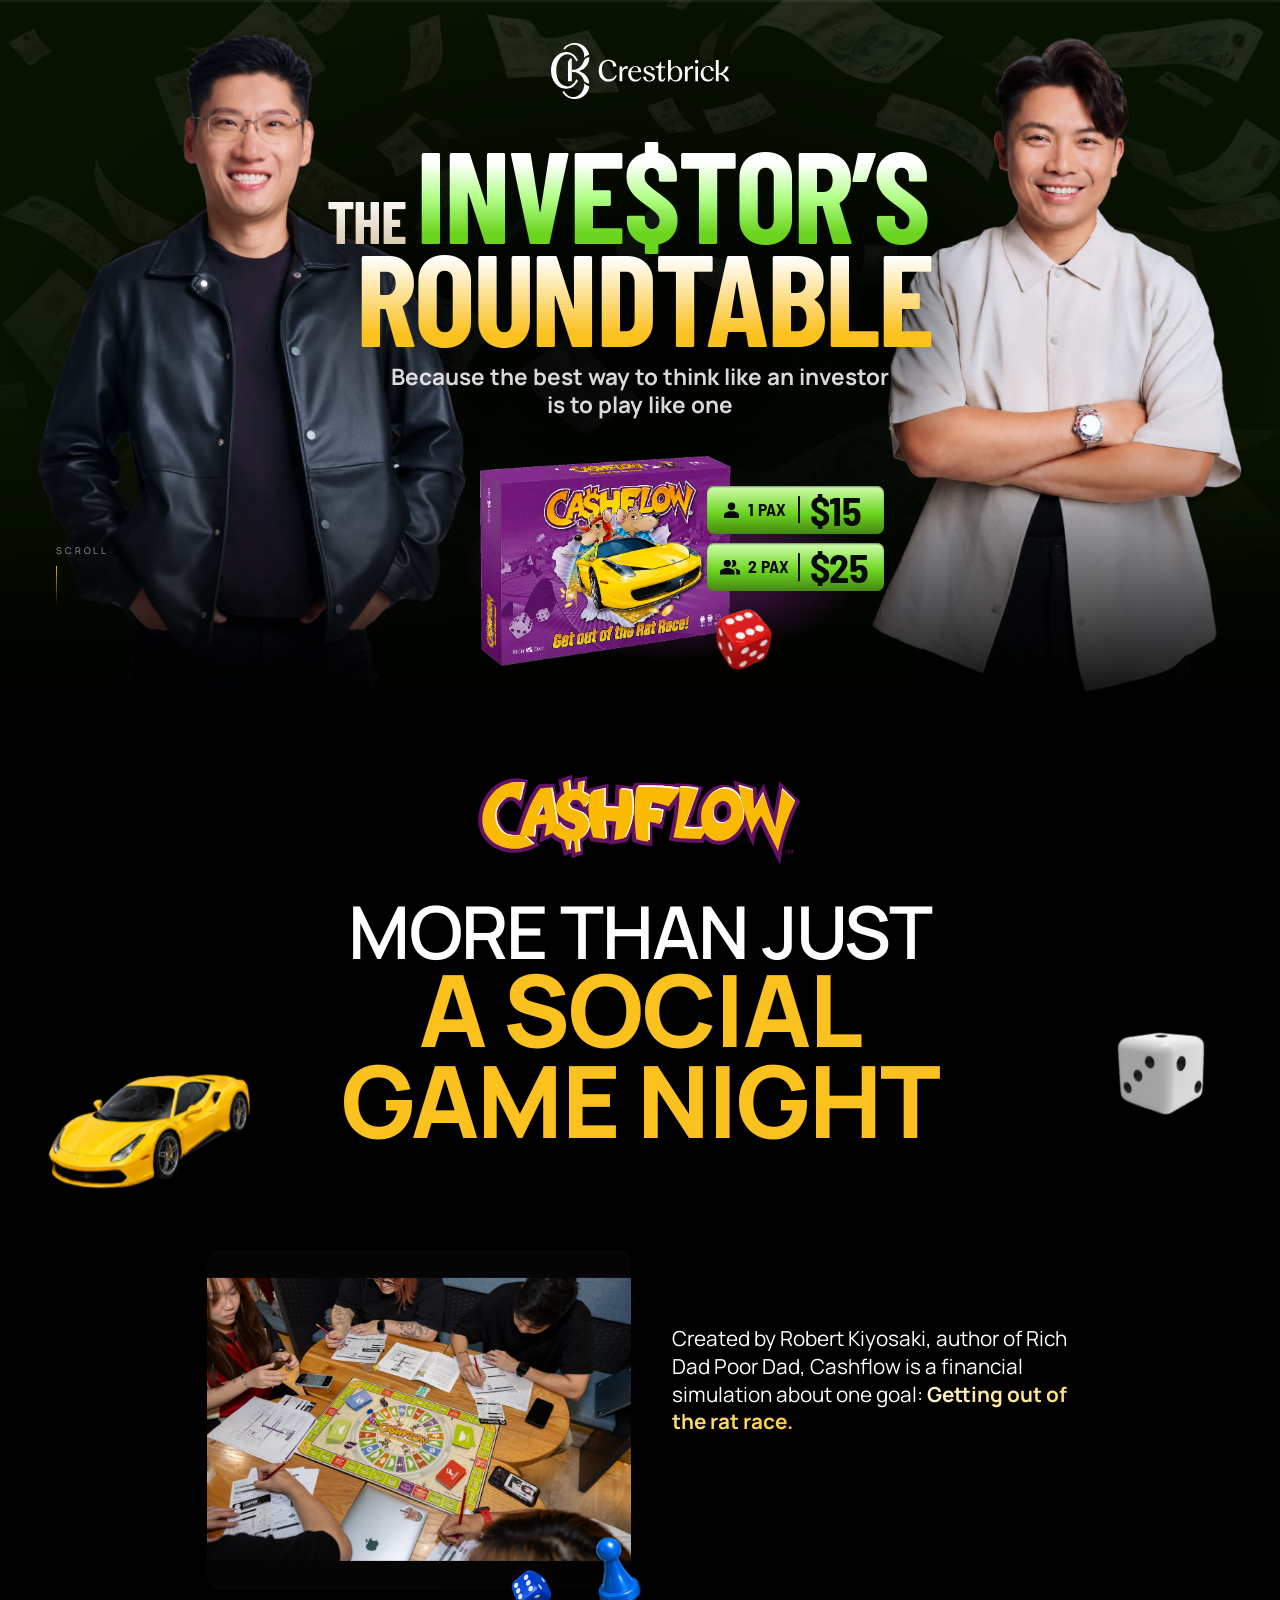
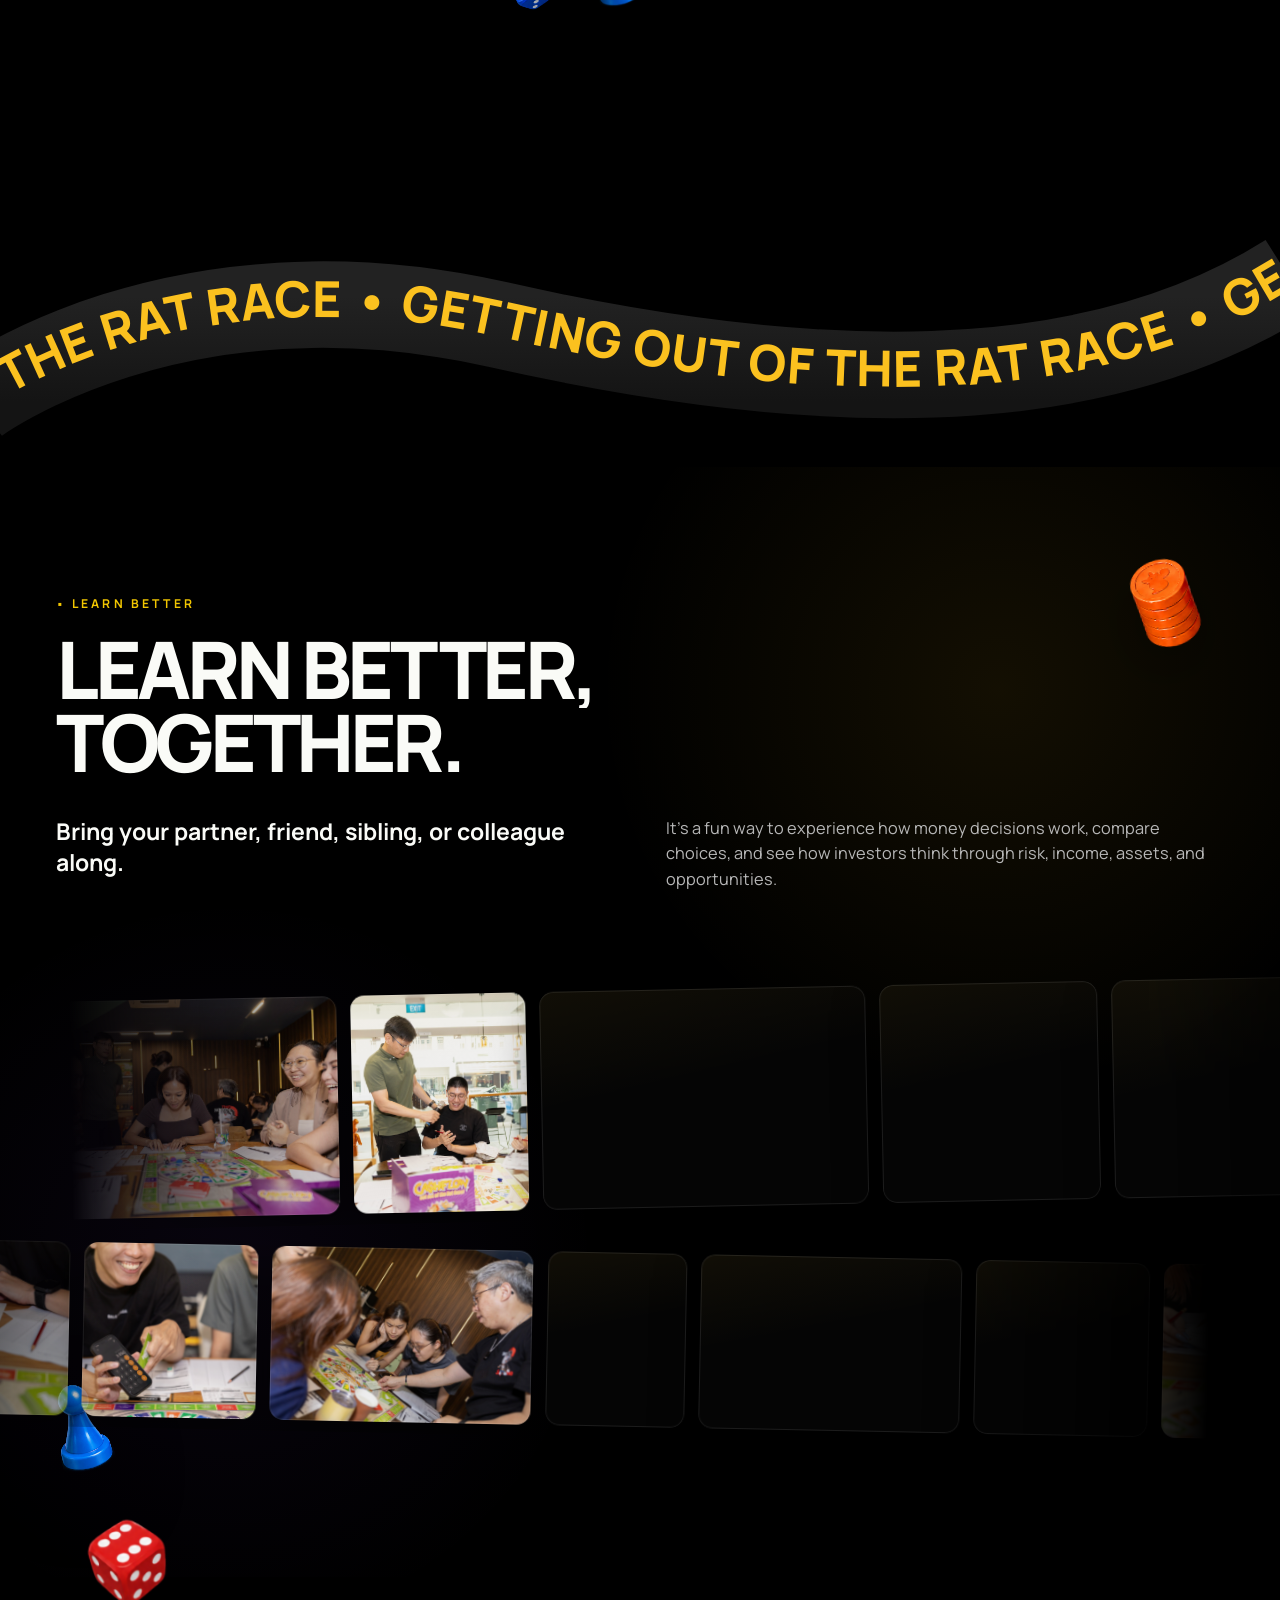
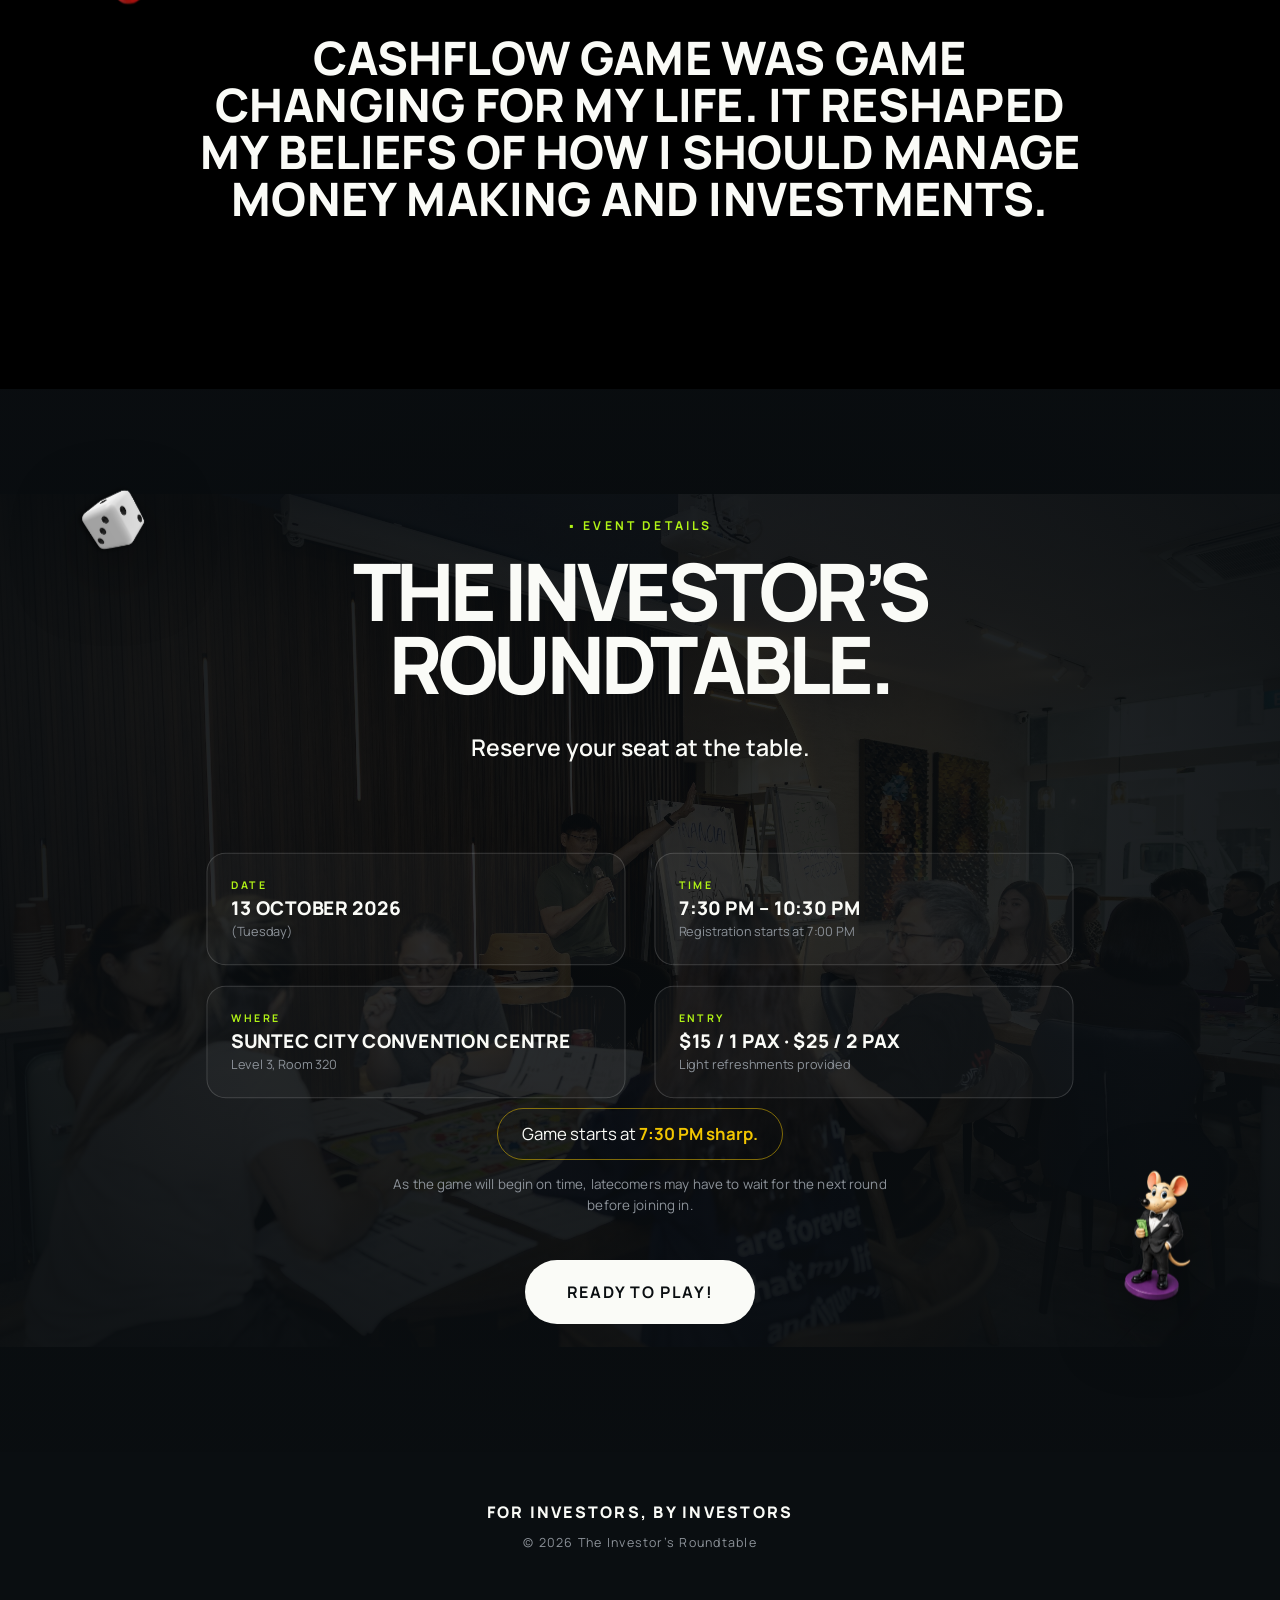
==== commit e13bd136: "Add files via upload" ====
--- a/site/index.html
+++ b/site/index.html
@@ -14,7 +14,11 @@
 <meta name="referrer" content="no-referrer">
 <meta property="og:title" content="The Investor's Roundtable">
 <meta property="og:description" content="Because the best way to think like an investor is to play like one.">
-<meta property="og:image" content="images/14-og.jpg">
+<!-- Absolute, not relative: Slack/WhatsApp/Facebook fetch this from their own
+     servers, so a relative path resolves against nothing and the preview
+     comes back blank. -->
+<meta property="og:image" content="https://anncbk.github.io/Cashflow-Game/site/images/14-og.jpg">
+<meta property="og:url" content="https://anncbk.github.io/Cashflow-Game/site/">
 <meta property="og:type" content="website">
 <link rel="preconnect" href="https://fonts.googleapis.com">
 <link rel="preconnect" href="https://fonts.gstatic.com" crossorigin>
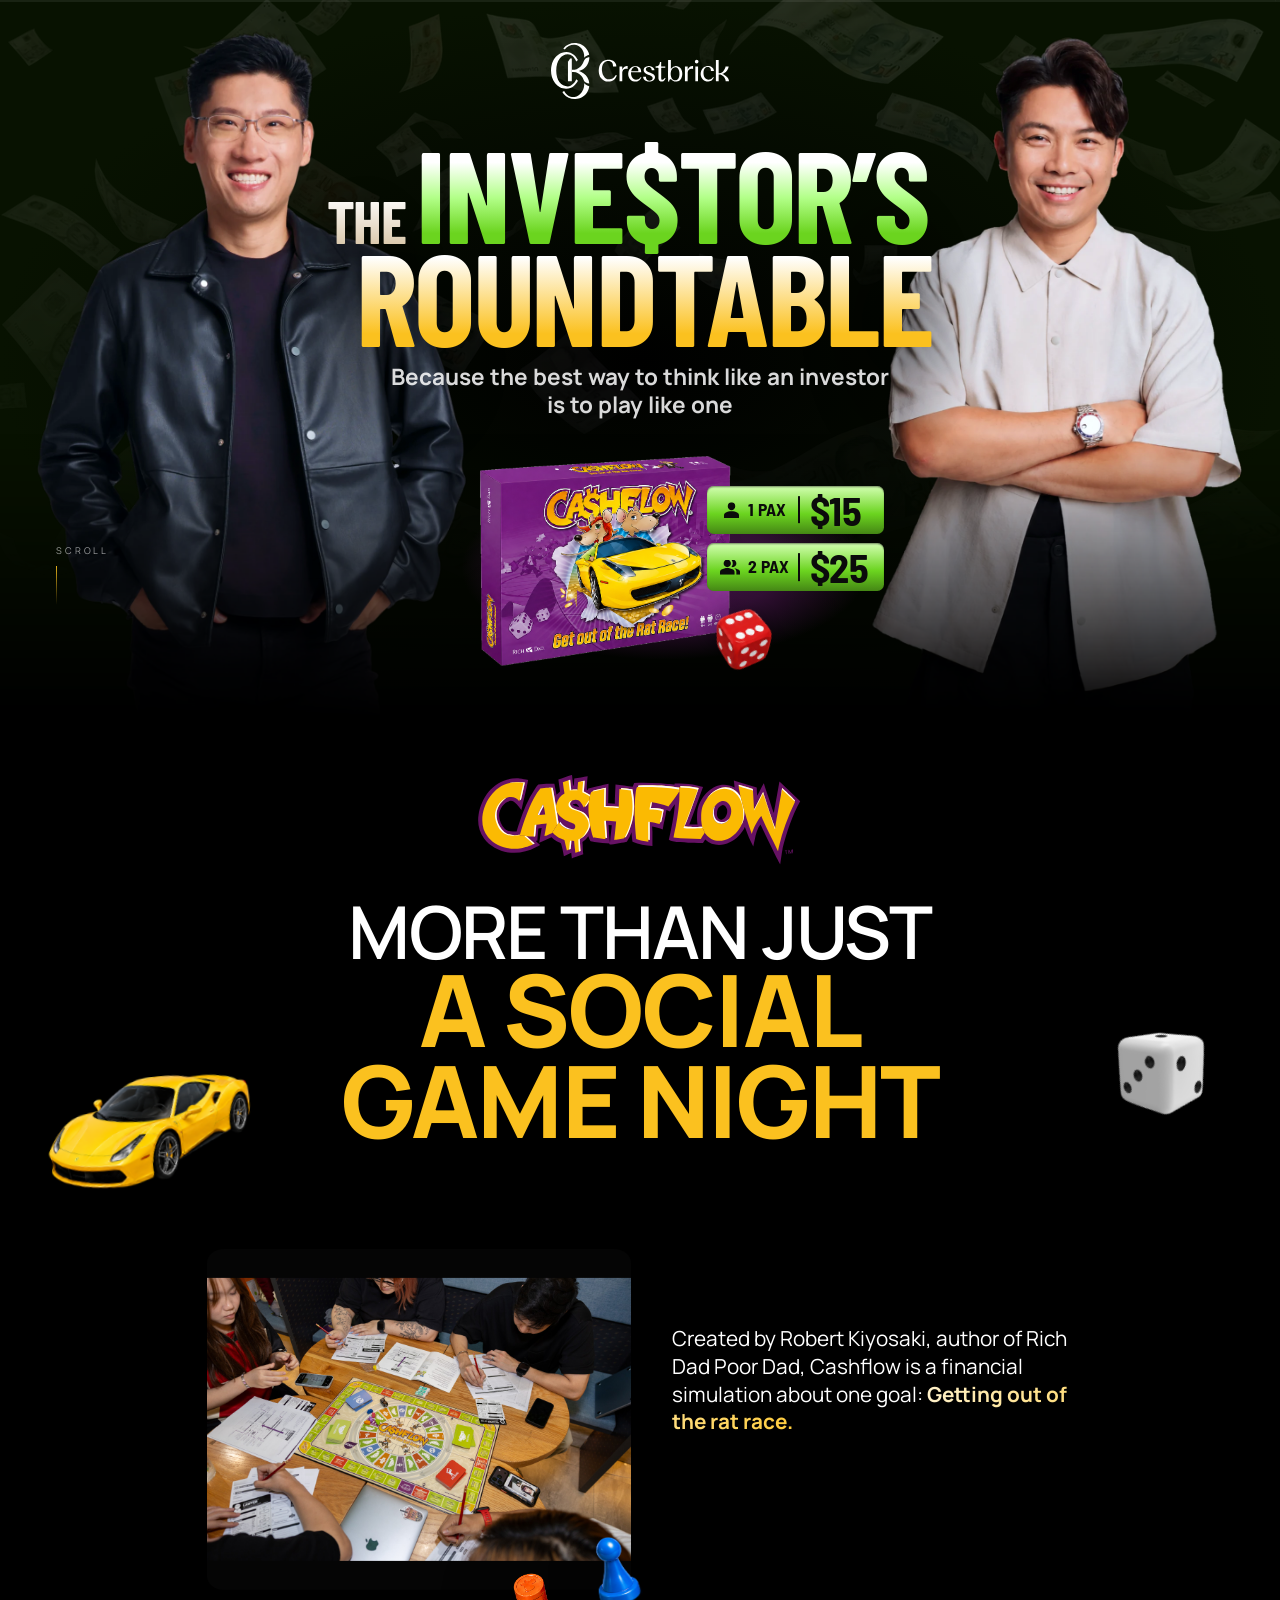
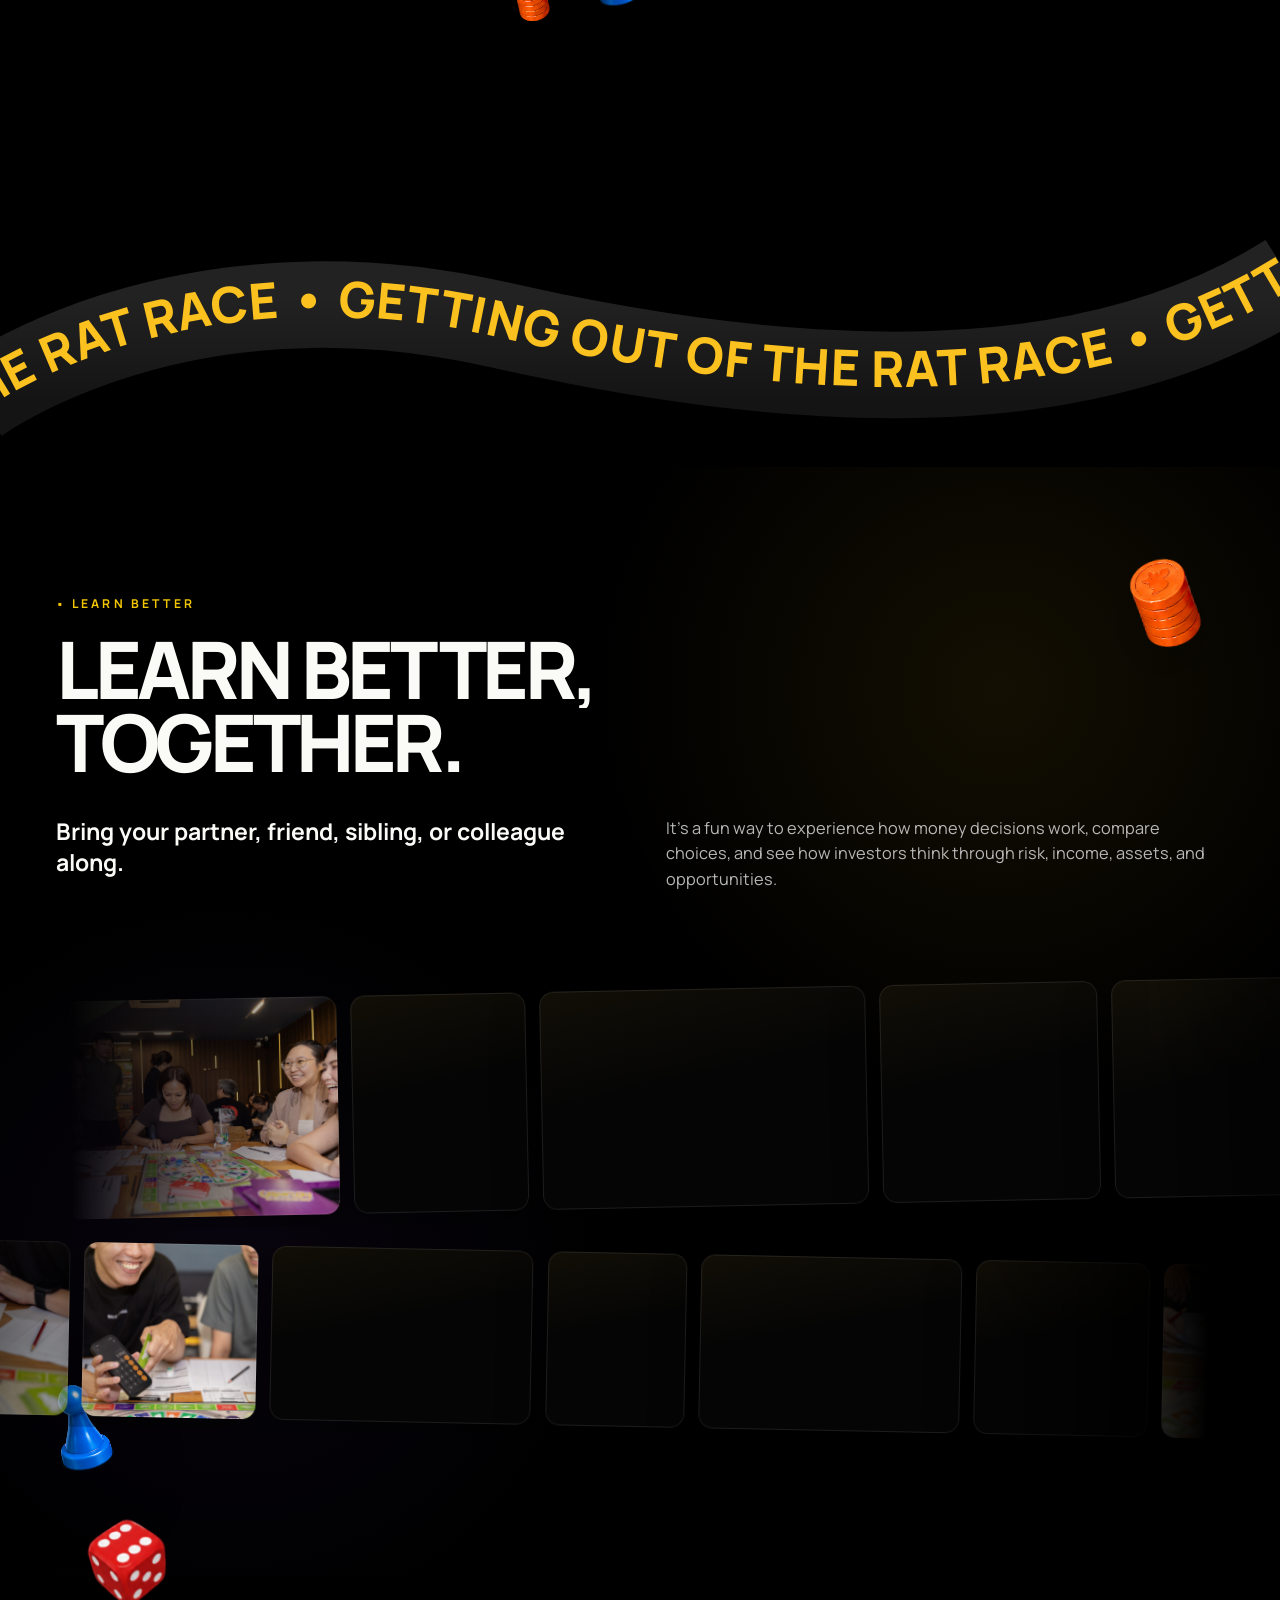
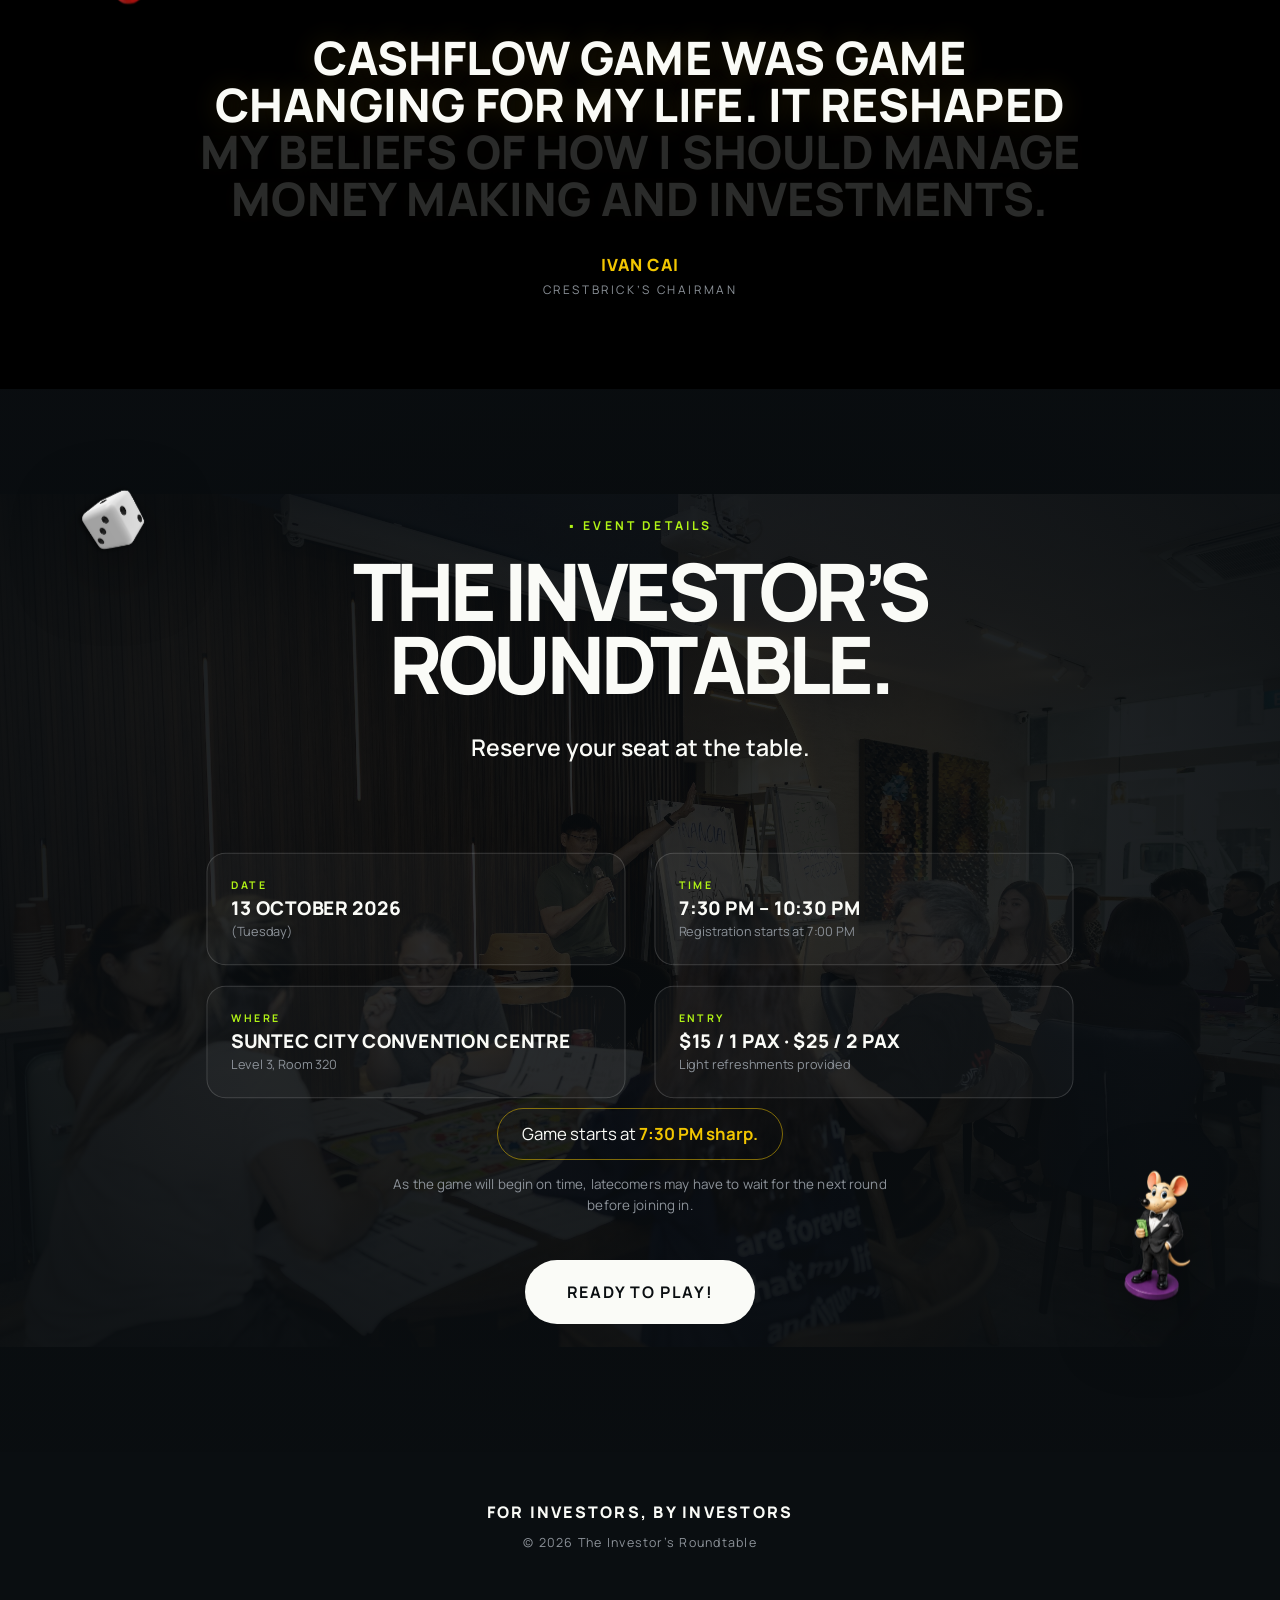
==== commit eda81592: "Match first two mobile sections to Figma" ====
--- a/site/index.html
+++ b/site/index.html
@@ -121,7 +121,7 @@
     </h1>
 
     <!-- 58:107 · subtitle -->
-    <p class="hero__sub">Because the best way to think like an investor<br>is to play like one</p>
+    <p class="hero__sub">Because the best way to think like an investor<br class="hero__break"> is to play like one</p>
 
     <!-- 58:108 · logo -->
     <img class="hero__brand" src="images/hero4/crestbrick-logo.svg" alt="Crestbrick">
@@ -134,6 +134,7 @@
 <section class="sec night" id="game" data-scrub>
   <img class="prop prop--n1" src="Assets/cashflow-3d-items-transparent/07-money-stacks.png" alt="" aria-hidden="true" data-depth="26">
   <img class="prop prop--n2" src="Assets/cashflow-3d-items-transparent/01-yellow-sports-car.png" alt="" aria-hidden="true" data-depth="-22">
+  <img class="prop prop--n2m" src="Assets/cashflow-3d-items-transparent/03-mouse-financier.png" alt="" aria-hidden="true" data-depth="-22">
 
   <div class="container night__head">
     <img class="night__logo" src="images/hero2/cashflow-logo.svg" alt="Cashflow">
@@ -148,7 +149,7 @@
   <div class="container grid night__body">
     <figure class="night__shot" data-clip data-slot="board-photo" data-para="-40">
       <img src="images/hero2/board-photo.jpg" alt="The Cashflow board mid-game on the table, score sheets around it.">
-      <img class="prop prop--n3" src="Assets/cashflow-3d-items-transparent/08-card-set.png" alt="" aria-hidden="true" data-depth="14">
+      <img class="prop prop--n3" src="Assets/cashflow-3d-items-transparent/10-chip-stacks.png" alt="" aria-hidden="true" data-depth="14">
       <img class="prop prop--n4" src="Assets/cashflow-3d-items-transparent/06-pawn-set.png" alt="" aria-hidden="true" data-depth="-12">
     </figure>
 
--- a/site/styles.css
+++ b/site/styles.css
@@ -466,6 +466,7 @@
 .prop--n1{ left:auto; right:2%; top:18.4%; width:13.4%; --spin:29.63deg; }   /* white die */
 .prop--n2{ left:1.5%; top:26%; width:19.4%; --spin:-6deg;                    /* the car */
   filter:drop-shadow(0 26px 38px rgba(0,0,0,.55)); }
+.prop--n2m{ display:none; }
 .prop--n3{ position:absolute; left:70%; top:76%; width:13%; z-index:4; --spin:20deg; }  /* blue die */
 .prop--n4{ position:absolute; left:88%; top:66%; width:16%; z-index:4;       /* blue pawn */
   filter:drop-shadow(0 16px 22px rgba(0,0,0,.5)); }
@@ -684,80 +685,104 @@
   .lede{ max-width:none }
 }
 @media (max-width:760px){
+  :root{ --pad:clamp(20px,5.6vw,26px); }
   body{ font-size:16px }
+  .sec{ padding-top:clamp(68px,18vw,92px); padding-bottom:clamp(68px,18vw,92px); }
   .nav__mid{ display:none }
   .nav__mark{ font-size:.68rem }
-  /* ── hero at phone width ──
-     A 1920 × 1080 banner cannot hold at 375px: the type would be 40px tall
-     and the figures 60px wide. So the stage becomes a portrait box and the
-     banner is re-stacked in bands — logo, title, subtitle, the offer, then the
-     two figures standing on the floor. Same DOM, same eight parts.
-     The figures keep their own aspect here (height:auto) so the whole plate
-     shows head to hip; that also fixes the thing worth remembering, which is
-     that the offer group and the faces want the same band, and the faces lose
-     if you let them share it. */
+  /* ── Figma mobile frame 1210:2 ─────────────────────────────
+     The source frame is 1080 × 2362. Its first section ends at y=1167 and
+     keeps the same layered composition as desktop; it is not a stacked hero.
+     Percentages below are the measured Figma rects divided by 1080 × 1167. */
   .hero__stage{
-    width:100%; min-width:0; height:clamp(640px, 172vw, 800px);
-    aspect-ratio:auto;
-  }
-  .hero__brand{ left:50%; translate:-50% 0; top:3%; width:40%; }
+    width:100%; min-width:0; height:auto; min-height:0;
+    aspect-ratio:1080 / 1167;
+  }
+  .hero__brand{ left:50%; translate:-50% 0; top:6.1%; width:25.3%; }
   .lk{ translate:0 0 !important; }
-  /* the pair stacks here, so the row becomes a block. line-height stays 1.5:
-     the gradient stops are remapped for that box, and changing it would slide
-     the colour band off the letters. */
-  .lk--top{ top:8.5%; font-size:15.6vw; }
+  .lk--top{
+    top:calc(26.65% - .29775em);
+    font-size:16.65vw; white-space:nowrap;
+  }
   .lk__the,
-  .lk__inv{ display:block; }                             /* stack the pair */
-  .lk__the{ font-size:.5769em; }                         /* 9vw of 15.6vw */
-  .lk__inv{ margin-left:0; margin-top:-9.6vw; }          /* close the stack up */
-  /* ROUNDTABLE sits under the stacked pair, so its top tracks the pair's
-     height — not the desktop 35.7%. At 23.5% it left a 35px hole under
-     INVE$TOR'S once the pair became one flowing block. */
-  .lk--rt { top:19.3%; font-size:13.8vw; line-height:1.5; }
-  .hero__sub{ top:31.5%; font-size:3.6vw; line-height:1.3; padding-inline:6%; }
-  /* the offer group: box left, pills right, die between them */
-  .offer__box{ left:2%;  top:40%; width:50%; height:18%; }
-  /* between the box and the pills, not behind them — at left:43% its right
-     corner disappeared under the second pill and read as a clipped shape */
-  .offer__die{ left:40%; top:46.5%; width:11%; }
+  .lk__inv{ display:inline; }
+  .lk__the{ font-size:.4588em; }
+  .lk__inv{ margin-left:.0798em; margin-top:0; }
+  .lk--rt{
+    top:calc(41.2% - .45512em);
+    font-size:16.65vw; line-height:1.5;
+  }
+  .hero__sub{
+    left:18.5%; right:18.5%; top:55.27%; padding:0;
+    font-size:2.88vw; line-height:1.2647;
+  }
+  .hero__break{ display:none; }
+  .offer__box{ left:14.325%; top:63.496%; width:42.478%; height:36.773%; }
+  .offer__die{ left:12.6%; top:91.2%; width:9%; }
   .price{
-    left:54%; width:44%; height:7%; top:40.5%;
-    border-radius:6px; box-shadow:inset 0 2px 2px rgba(0,0,0,.4);
-  }
-  .price--two{ top:49%; }
-  .price__k{ font-size:4vw; }
-  .price__v{ font-size:9vw; }
-  /* The two figures stand on the floor band, and their widths are set from
-     their own plate ratios rather than by eye — benny's plate is 1.787 tall
-     for its width against ivan's 1.609, so an equal width puts his head 8%
-     higher and straight under the second price pill. */
-  .fig--ivan{  left:-6%;  top:auto; bottom:0; width:46%; height:auto; }
-  .fig--benny{ left:auto; right:-8%; top:auto; bottom:0; width:42%; height:auto; }
-  .hero__floor{ top:53%; height:47%; }
-  /* the pools were cut for a wide frame; on a tall one they read as smudges */
-  .pool--l{ left:2%;  top:9%;  width:48%; height:26%; }
-  .pool--r{ left:50%; top:9%;  width:48%; height:26%; }
-  .pool--mid{ left:14%; top:40%; width:72%; height:24%; }
-  .hero__bloom{ left:2%; top:40%; width:96%; height:28%; }
+    left:53.455%; width:32.541%; height:8.2%; top:71.561%;
+    border-radius:.93vw; box-shadow:inset 0 .18vw .18vw rgba(0,0,0,.4);
+  }
+  .price--two{ top:81.276%; }
+  .price__k{ font-size:2.75vw; }
+  .price__v{ font-size:6.55vw; }
+  .fig--ivan{ left:1.389%; top:.428%; bottom:auto; width:41.392%; height:auto; }
+  .fig--benny{ left:60.647%; right:auto; top:2.717%; bottom:auto; width:35.864%; height:auto; }
+  .hero__floor{ top:43%; height:57%; }
+  .pool--l{ left:3%; top:18%; width:38%; height:35%; }
+  .pool--r{ left:59%; top:18%; width:38%; height:35%; }
+  .pool--mid{ left:25%; top:60%; width:45%; height:28%; }
+  .hero__bloom{ left:8%; top:60%; width:84%; height:38%; }
+  .hero__bloom{
+    background:radial-gradient(ellipse 50% 32% at 50% 50%,
+      rgba(132,39,151,.96) 0%, rgba(118,29,127,.68) 46%, rgba(118,29,127,0) 84%);
+  }
   .hero{ padding-bottom:0; }
-  .night{ width:100%; min-width:0; aspect-ratio:auto; height:1350px; }
-  .night__logo{ left:50%; top:4%; width:43%; transform:translateX(-50%); }
-  .stack{ top:13%; width:94%; }
-  .stack__a{ font-size:8vw; }
-  .stack__b{ font-size:9.4vw; }
-  .night__shot{ left:8%; top:38%; width:84%; }
-  .night__copy{ left:9%; top:63%; width:82%; }
-  .body--lg{ font-size:4vw; line-height:1.25; }
-  .prop--n1{ left:auto; right:3%; top:24%; width:18%; }
-  .prop--n2{ left:2%; top:31%; width:34%; }          /* the car needs the width */
-  .prop--n4{ left:auto; right:2%; top:72%; width:11%; }
-  .ribbon{ top:92%; }
+
+  /* Section two is 1078 × 1134.15 in the Figma frame. It remains a compact
+     editorial row: board at left, copy at right, ribbon closing the section. */
+  .night{
+    width:100%; min-width:0; height:auto; min-height:0;
+    aspect-ratio:1078 / 1134.15;
+  }
+  .night .container{ width:100%; }
+  .night__logo{ left:37.5%; top:4.2%; width:25%; transform:none; }
+  .stack{ top:11.2%; width:78%; }
+  .stack__a{ font-size:6.8vw; }
+  .stack__b{ font-size:9.5vw; }
+  .night__shot{ left:11.6%; top:41.5%; width:38%; transform:rotate(1deg); }
+  .night__copy{ left:53.6%; right:auto; top:41.5%; width:35.5%; }
+  .body--lg{ font-size:1.25vw; line-height:1.34; }
+  .prop--n1{ left:auto; right:-5%; top:18.3%; width:20.5%; }
+  .prop--n2{ display:none; }
+  .prop--n2m{ display:block; left:-6%; top:22%; width:14%; }
+  .prop--n3{ left:88%; top:78%; width:12%; }
+  .prop--n4{ left:72%; right:auto; top:76%; width:10%; }
+  .ribbon{ top:80%; }
   /* phone: the strips stay, just shorter and straighter */
   .reel{ --h:clamp(122px,34vw,190px); --gap:8px; --loop:34s; margin-top:38px; }
   .reel__row--a{ transform:rotate(-.7deg); }
   .reel__row--b{ transform:rotate(.7deg); --h:calc(clamp(122px,34vw,190px) * .84); }
   .reel .frame{ border-radius:10px; }
-  .statgrid{ grid-template-columns:1fr }
+  .quote .wrap{ padding-inline:clamp(22px,7vw,34px); }
+  .quote__text{
+    font-size:clamp(1.4rem,6vw,1.85rem); line-height:1.08;
+    text-wrap:balance;
+  }
+  .prop--q{ top:-32%; left:-2%; }
+  .details__bg img{ object-fit:cover; }
+  .details__veil{
+    background:linear-gradient(180deg,rgba(10,14,17,.84),rgba(10,14,17,.70) 46%,rgba(10,14,17,.92));
+  }
+  .details .h2{ font-size:clamp(2rem,10vw,3rem); letter-spacing:-.045em; }
+  .details .lede{ font-size:1.05rem; }
+  .statgrid{ grid-template-columns:1fr; gap:12px; margin-top:32px; }
+  .stat{ padding:18px; }
+  .sharp{ padding:11px 18px; font-size:.95rem; }
+  .fineprint{ max-width:36ch; }
+  .pill--cta{ width:min(100%,260px); padding:18px 24px; }
+  .foot{ padding-top:40px; padding-bottom:46px; }
+  .foot__a{ font-size:.82rem; letter-spacing:.11em; }
 }
 @media (prefers-reduced-motion:reduce){
   *{ animation-duration:.01ms !important; animation-iteration-count:1 !important; transition-duration:.01ms !important }
@@ -936,25 +961,21 @@
 
 /* ── 7. the quote: words light up as you read down ──
    visibility is held until app.js has built the spans, same guard as
-   [data-split], so the unsplit sentence never flashes */
+   [data-split], so the unsplit sentence never flashes.
+   Fade the actual word instead of drawing a second, absolutely-positioned
+   copy. The duplicate layer could detach from its inline word during font
+   reflow and pile several bright words on top of the first line. */
 [data-words]{ visibility:hidden; }
 [data-words].ready{ visibility:visible; }
-   Each word sits dim; its bright twin fades in when the section's
-   progress passes that word's position in the sentence. */
 .quote__text .qw{
-  position:relative; display:inline-block;
-  color:rgba(250,251,247,.17);
-}
-.quote__text .qw::after{
-  content:attr(data-w); position:absolute; left:0; top:0;
-  color:var(--white); white-space:nowrap;
-  opacity:clamp(0, calc(var(--p, 1) * var(--n, 1) * 1.5 - var(--i) - .2), 1);
+  display:inline-block;
+  color:var(--white);
+  opacity:clamp(.17, calc(var(--p, 1) * var(--n, 1) * 1.5 - var(--i) - .2), 1);
   text-shadow:0 0 26px rgba(251,193,31,.16);
 }
 .quote .byline{
-  --k:clamp(0, calc(var(--p, 1) * 2.2 - 1.1), 1);
-  opacity:var(--k);
-  translate:0 calc((1 - var(--k)) * 18px);
+  opacity:1;
+  translate:none;
 }
 
 /* ── 8. event details: the four cards deal in on scroll ── */
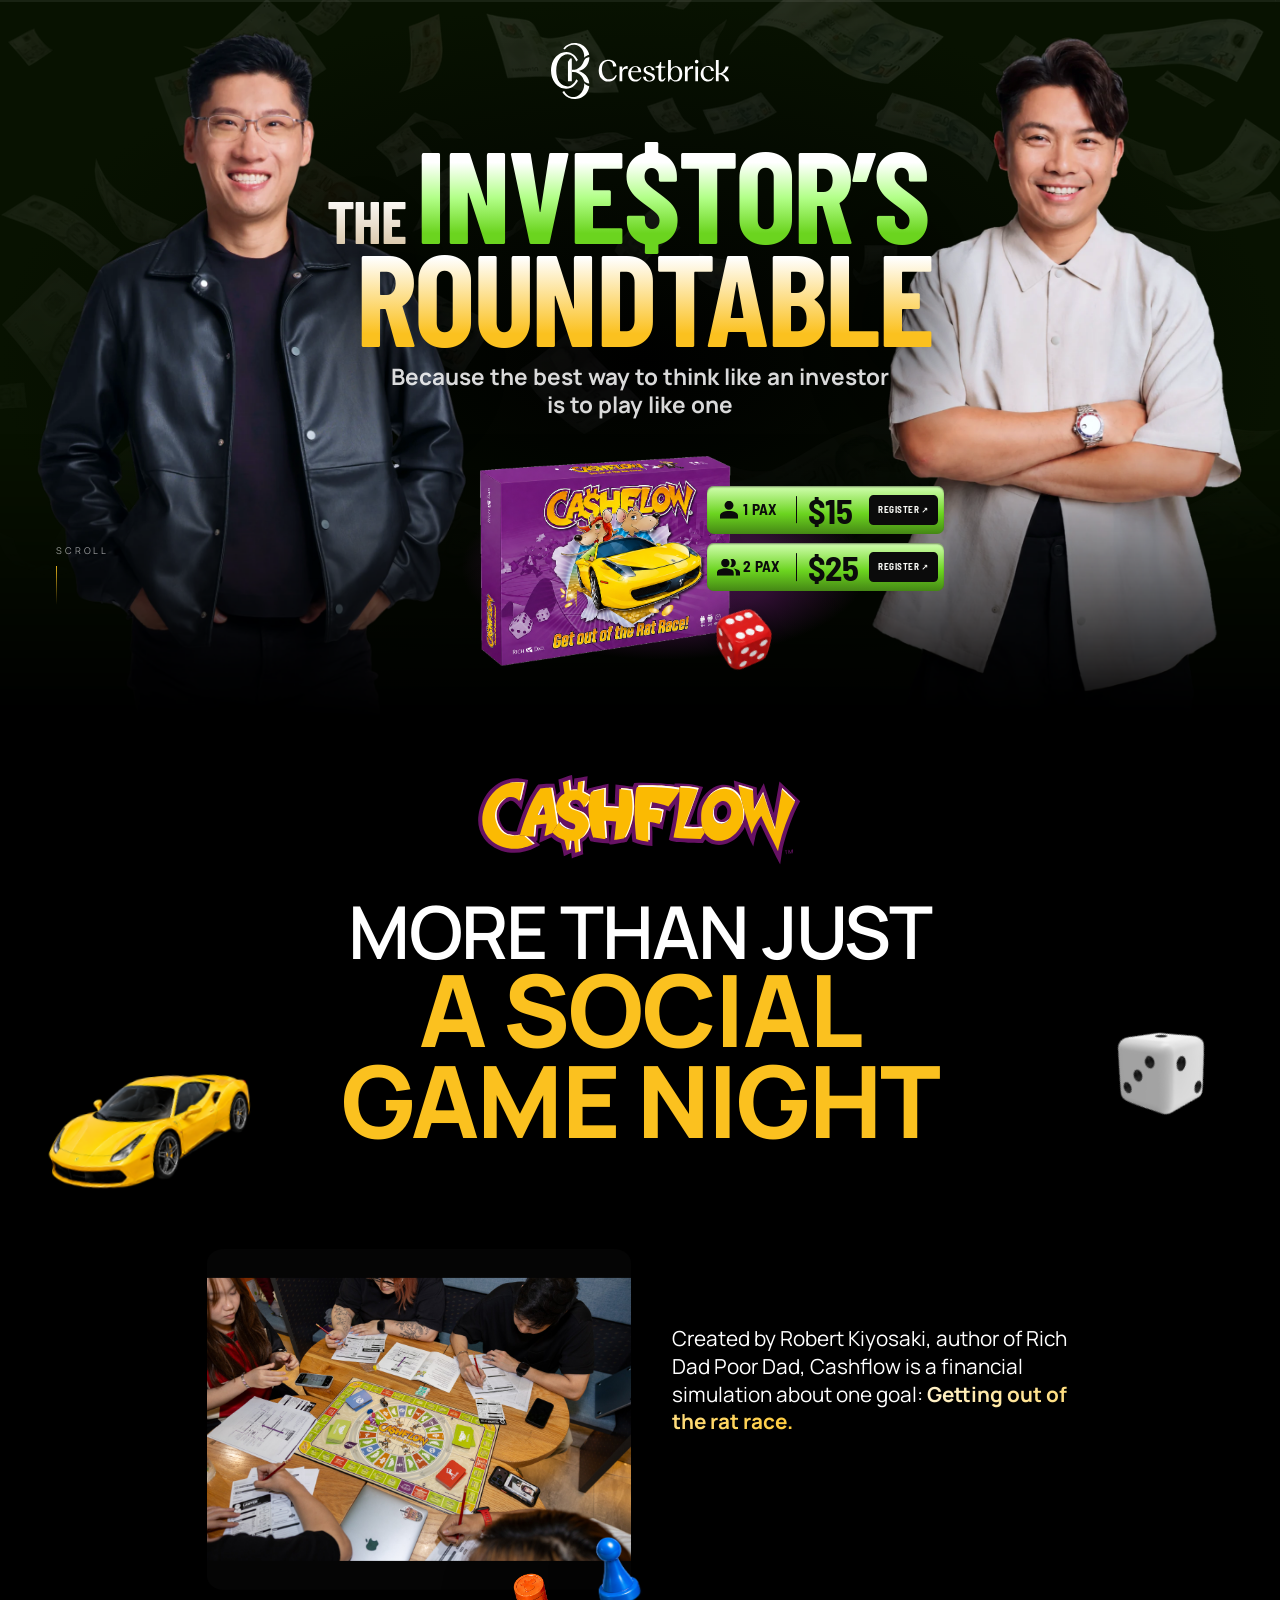
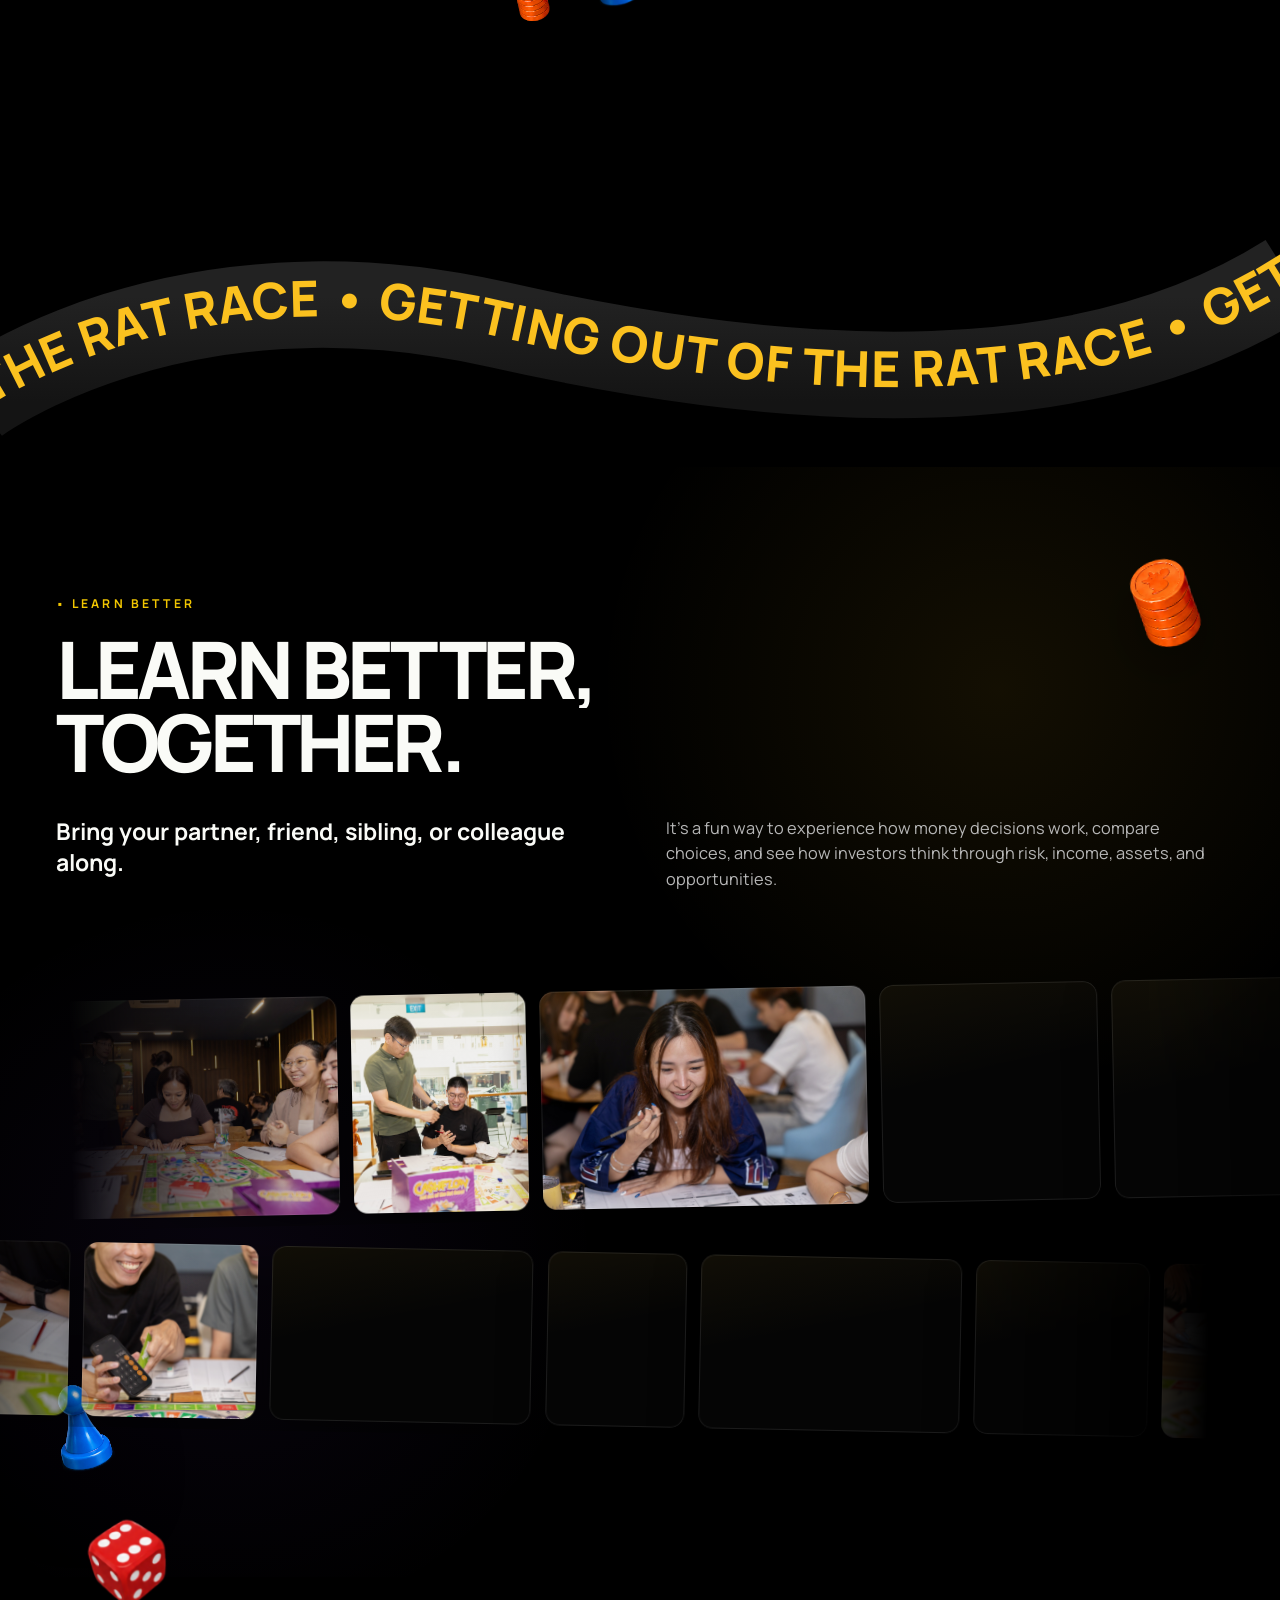
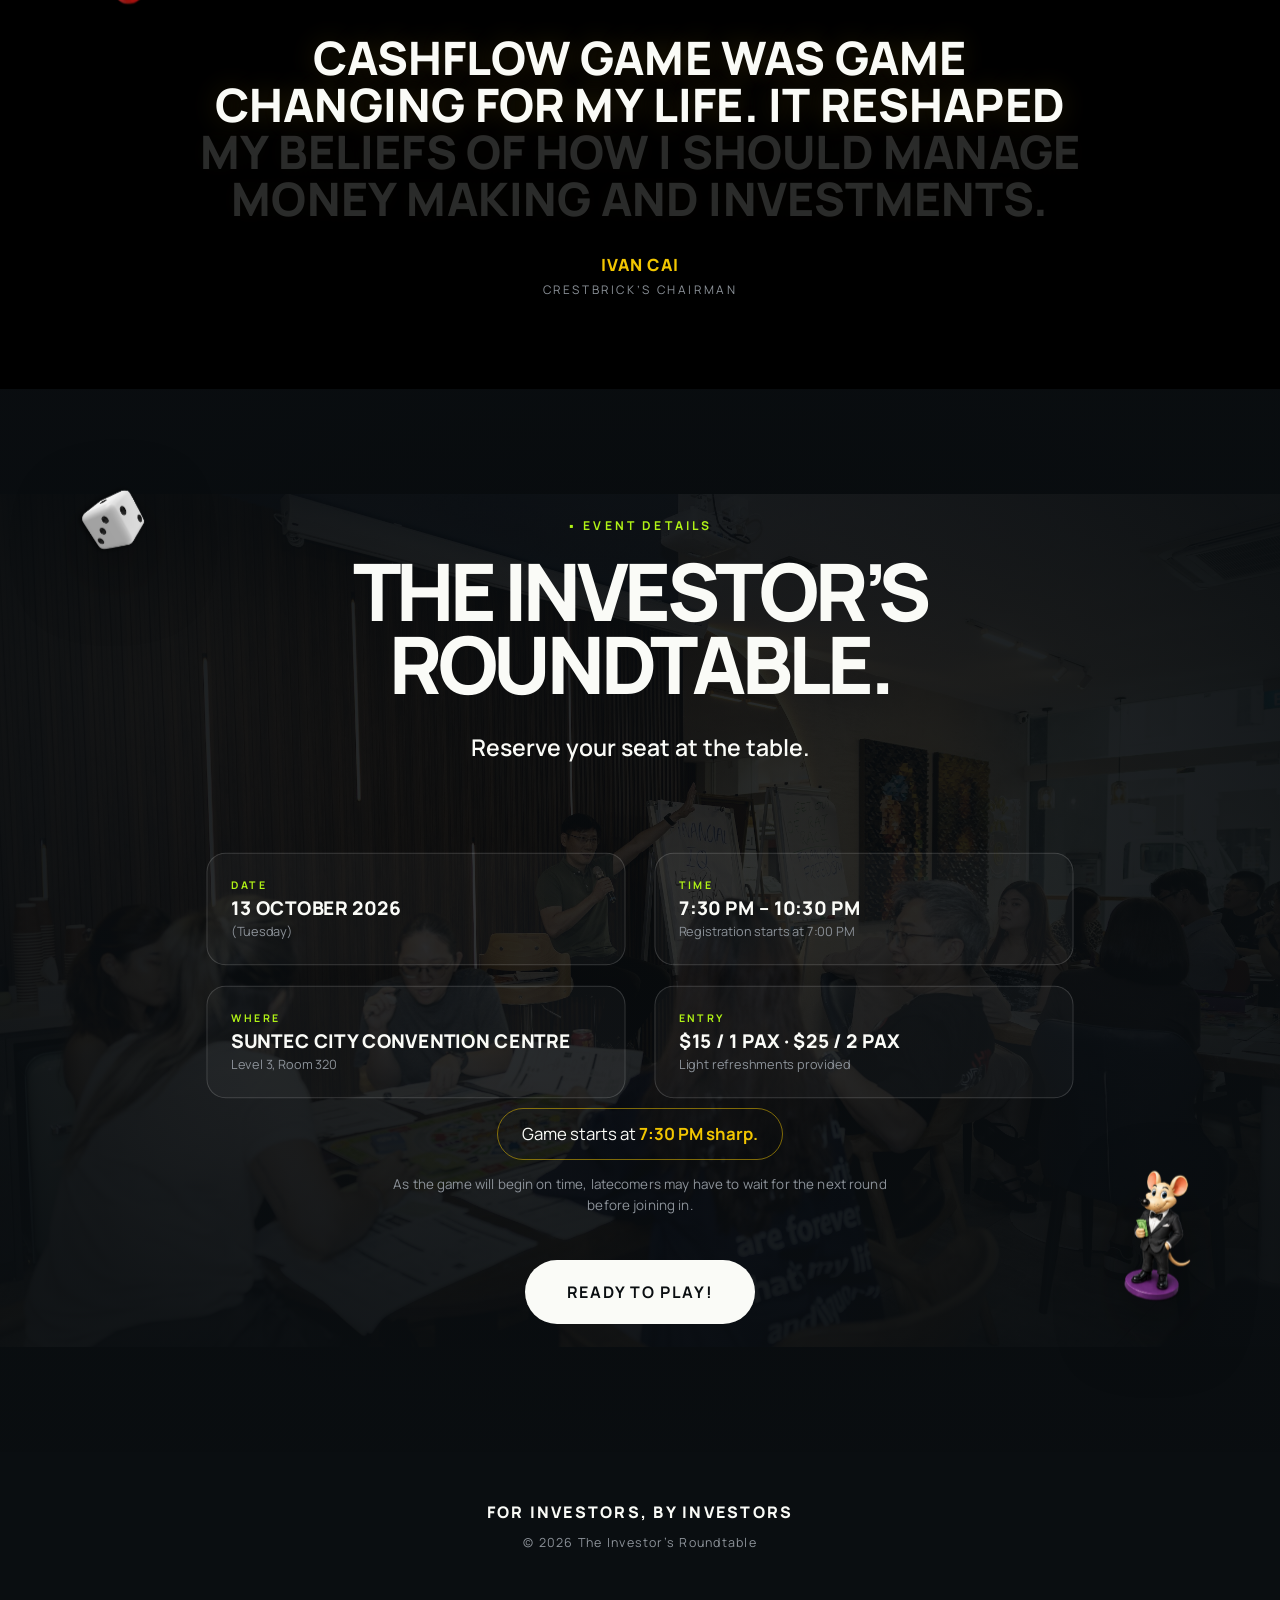
==== commit 26426769: "Add payment CTAs to ticket prices" ====
--- a/site/index.html
+++ b/site/index.html
@@ -90,16 +90,24 @@
       <img class="offer__die" src="Assets/cashflow-3d-items-transparent/05-dice-pair.png"
            alt="" aria-hidden="true" data-spin="70">
 
-      <p class="price" style="--i:0">
+      <a class="price" style="--i:0"
+         href="https://link.fastpaydirect.com/payment-link/6a8c0fd2f9c8c807930b9b08"
+         target="_blank" rel="noopener noreferrer"
+         aria-label="Register one ticket for 15 dollars">
         <img class="price__ic" src="images/hero4/icon-1pax.svg" alt="" aria-hidden="true">
         <span class="price__k">1 pax</span>
         <b class="price__v">$15</b>
-      </p>
-      <p class="price price--two" style="--i:1">
+        <span class="price__cta">Register <i aria-hidden="true">↗</i></span>
+      </a>
+      <a class="price price--two" style="--i:1"
+         href="https://link.fastpaydirect.com/payment-link/6a8c1243d6768df0544479a5"
+         target="_blank" rel="noopener noreferrer"
+         aria-label="Register two tickets for 25 dollars">
         <img class="price__ic" src="images/hero4/icon-2pax.svg" alt="" aria-hidden="true">
         <span class="price__k">2 pax</span>
         <b class="price__v">$25</b>
-      </p>
+        <span class="price__cta">Register <i aria-hidden="true">↗</i></span>
+      </a>
     </div>
 
     <!-- 58:101 / 58:100 · Ellipse 12 and Ellipse 10 -->
--- a/site/styles.css
+++ b/site/styles.css
@@ -283,12 +283,12 @@
   filter:drop-shadow(0 6px 14px rgba(0,0,0,.55));
 }
 
-/* the two price pills. 266 × 72.27, radius 10.04, and a gradient that runs
-   UP from #458715 through #6BD41F at 42% to #D3FFB2. Everything inside is
-   placed as a % of the pill, so the pill scales as one piece. */
+/* The Figma price pills now double as payment CTAs. Their original green
+   gradient remains the ticket surface; a compact dark REGISTER control makes
+   the action explicit while the whole card stays clickable. */
 .price{
   position:absolute; z-index:5; margin:0;
-  left:55.2083%; width:13.8542%; height:6.6919%;         /* 1060 · 266 × 72.27 */
+  left:55.2083%; width:18.54%; height:6.6919%;
   top:67.4565%;                                          /* 728.53 */
   /* radius and inset shadow are in vw, not em: `em` would resolve against
      this box's font-size, which is not the pill height, and the corner came
@@ -297,25 +297,43 @@
   background:linear-gradient(0deg, #458715 0%, #6BD41F 42.031%, #D3FFB2 100%);
   box-shadow:inset 0 .0993vw .0993vw rgba(0,0,0,.4);     /* 1.907 / 1920 */
   font-family:var(--f-cond2); color:#0B0B0B; line-height:1;
-}
+  text-decoration:none; pointer-events:auto; cursor:pointer; overflow:hidden;
+  transition:filter .2s var(--ease), transform .2s var(--ease), box-shadow .2s var(--ease);
+}
+.price:hover{
+  filter:brightness(1.08);
+  transform:translateY(-2px);
+  box-shadow:inset 0 .0993vw .0993vw rgba(0,0,0,.35), 0 10px 24px rgba(107,212,31,.2);
+}
+.price:focus-visible{ outline:2px solid var(--white); outline-offset:3px; }
 .price--two{ top:75.4019%; }                             /* 814.34 */
 .price__ic{
-  position:absolute; left:9.895%; top:50%; translate:0 -50%;
-  width:8.601%; height:auto;
-}
-.price--two .price__ic{ left:7.667%; width:11.236%; }    /* the two-person glyph is wider */
+  position:absolute; left:5.5%; top:50%; translate:0 -50%;
+  width:7.5%; height:auto;
+}
+.price--two .price__ic{ left:4.5%; width:9.5%; }
 .price__k{
-  position:absolute; left:23.286%; top:50%; translate:0 -50%;
-  font-size:1.3734vw; font-weight:700; letter-spacing:.005em;
+  position:absolute; left:15.5%; top:50%; translate:0 -50%;
+  font-size:1.2vw; font-weight:700; letter-spacing:.005em;
   text-transform:uppercase; line-height:1;
 }
 .price__v{
-  position:absolute; left:58.060%; top:50%; translate:0 -50%;
-  font-size:3.1461vw; font-weight:700; line-height:1; letter-spacing:-.01em;
-}
+  position:absolute; left:42.5%; top:50%; translate:0 -50%;
+  font-size:2.7vw; font-weight:700; line-height:1; letter-spacing:-.01em;
+}
+.price__cta{
+  position:absolute; right:2.6%; top:50%; translate:0 -50%;
+  width:29%; height:62%; border-radius:.36vw;
+  display:flex; align-items:center; justify-content:center; gap:.18em;
+  background:#0B0B0B; color:var(--white);
+  font-size:.72vw; font-weight:700; letter-spacing:.06em; text-transform:uppercase;
+  transition:background .2s var(--ease), color .2s var(--ease);
+}
+.price__cta i{ font-style:normal; font-size:.9em; }
+.price:hover .price__cta{ background:var(--white); color:#0B0B0B; }
 /* Vector 8 — the hairline between the label and the price */
 .price::after{
-  content:''; position:absolute; left:51.729%; top:50%; translate:0 -50%;
+  content:''; position:absolute; left:37.5%; top:50%; translate:0 -50%;
   width:1.525px; height:57.51%; background:#0B0B0B;
 }
 
@@ -685,23 +703,27 @@
   .lede{ max-width:none }
 }
 @media (max-width:760px){
-  :root{ --pad:clamp(20px,5.6vw,26px); }
+  :root{
+    --pad:clamp(20px,5.6vw,26px);
+    --section-space:clamp(68px,18vw,92px);
+  }
   body{ font-size:16px }
-  .sec{ padding-top:clamp(68px,18vw,92px); padding-bottom:clamp(68px,18vw,92px); }
+  .sec{ padding-top:var(--section-space); padding-bottom:var(--section-space); }
   .nav__mid{ display:none }
   .nav__mark{ font-size:.68rem }
   /* ── Figma mobile frame 1210:2 ─────────────────────────────
      The source frame is 1080 × 2362. Its first section ends at y=1167 and
      keeps the same layered composition as desktop; it is not a stacked hero.
-     Percentages below are the measured Figma rects divided by 1080 × 1167. */
+     The stage extends to 1260 here to add the requested breathing room below
+     the title while preserving the measured horizontal Figma geometry. */
   .hero__stage{
     width:100%; min-width:0; height:auto; min-height:0;
-    aspect-ratio:1080 / 1167;
+    aspect-ratio:1080 / 1260;
   }
   .hero__brand{ left:50%; translate:-50% 0; top:6.1%; width:25.3%; }
   .lk{ translate:0 0 !important; }
   .lk--top{
-    top:calc(26.65% - .29775em);
+    top:calc(31.2vw - .29775em);
     font-size:16.65vw; white-space:nowrap;
   }
   .lk__the,
@@ -709,23 +731,24 @@
   .lk__the{ font-size:.4588em; }
   .lk__inv{ margin-left:.0798em; margin-top:0; }
   .lk--rt{
-    top:calc(41.2% - .45512em);
+    top:calc(46.9vw - .45512em);
     font-size:16.65vw; line-height:1.5;
   }
   .hero__sub{
-    left:18.5%; right:18.5%; top:55.27%; padding:0;
+    left:18.5%; right:18.5%; top:62.1vw; padding:0;
     font-size:2.88vw; line-height:1.2647;
   }
   .hero__break{ display:none; }
-  .offer__box{ left:14.325%; top:63.496%; width:42.478%; height:36.773%; }
-  .offer__die{ left:12.6%; top:91.2%; width:9%; }
+  .offer__box{ left:14.325%; top:76.6vw; width:42.478%; height:39.75vw; }
+  .offer__die{ left:12.6%; top:106.5vw; width:9%; }
   .price{
-    left:53.455%; width:32.541%; height:8.2%; top:71.561%;
+    left:52%; width:42%; height:10vw; top:84.8vw;
     border-radius:.93vw; box-shadow:inset 0 .18vw .18vw rgba(0,0,0,.4);
   }
-  .price--two{ top:81.276%; }
-  .price__k{ font-size:2.75vw; }
-  .price__v{ font-size:6.55vw; }
+  .price--two{ top:96vw; }
+  .price__k{ font-size:2.5vw; }
+  .price__v{ font-size:5.4vw; }
+  .price__cta{ border-radius:.9vw; font-size:2.05vw; }
   .fig--ivan{ left:1.389%; top:.428%; bottom:auto; width:41.392%; height:auto; }
   .fig--benny{ left:60.647%; right:auto; top:2.717%; bottom:auto; width:35.864%; height:auto; }
   .hero__floor{ top:43%; height:57%; }
@@ -739,26 +762,44 @@
   }
   .hero{ padding-bottom:0; }
 
-  /* Section two is 1078 × 1134.15 in the Figma frame. It remains a compact
-     editorial row: board at left, copy at right, ribbon closing the section. */
+  /* On a phone the board needs enough width to read, and the copy needs the
+     same body size as the sections below. Keep the Figma heading/props, then
+     stack the board above the copy instead of squeezing them into one row. */
   .night{
-    width:100%; min-width:0; height:auto; min-height:0;
-    aspect-ratio:1078 / 1134.15;
+    width:100%; min-width:0; min-height:0; height:auto;
+    padding:0 0 var(--section-space); aspect-ratio:auto;
   }
   .night .container{ width:100%; }
-  .night__logo{ left:37.5%; top:4.2%; width:25%; transform:none; }
-  .stack{ top:11.2%; width:78%; }
+  .night__head{ position:relative; height:50vw; }
+  .night__logo{ left:37.5%; top:4vw; width:25%; transform:none; }
+  .stack{ top:11vw; width:78%; }
   .stack__a{ font-size:6.8vw; }
   .stack__b{ font-size:9.5vw; }
-  .night__shot{ left:11.6%; top:41.5%; width:38%; transform:rotate(1deg); }
-  .night__copy{ left:53.6%; right:auto; top:41.5%; width:35.5%; }
-  .body--lg{ font-size:1.25vw; line-height:1.34; }
-  .prop--n1{ left:auto; right:-5%; top:18.3%; width:20.5%; }
+  .night__body{
+    position:relative; left:auto; right:auto; top:auto;
+    height:auto; display:block;
+  }
+  .night__shot{
+    position:relative; left:auto; top:auto; width:84%;
+    margin:0 auto; transform:rotate(1deg);
+  }
+  .night__copy{
+    position:relative; left:auto; right:auto; top:auto; width:84%;
+    margin:clamp(24px,6vw,36px) auto 0;
+  }
+  .body--lg{
+    font-size:clamp(.95rem,4vw,1.08rem); line-height:1.45;
+    opacity:1 !important; translate:none !important;
+  }
+  .prop--n1{ left:auto; right:-5%; top:18vw; width:20.5%; }
   .prop--n2{ display:none; }
-  .prop--n2m{ display:block; left:-6%; top:22%; width:14%; }
+  .prop--n2m{ display:block; left:2%; top:18vw; width:14%; }
   .prop--n3{ left:88%; top:78%; width:12%; }
   .prop--n4{ left:72%; right:auto; top:76%; width:10%; }
-  .ribbon{ top:80%; }
+  .ribbon{
+    position:relative; left:-3.92%; top:auto;
+    margin-top:calc(var(--section-space) * .5);
+  }
   /* phone: the strips stay, just shorter and straighter */
   .reel{ --h:clamp(122px,34vw,190px); --gap:8px; --loop:34s; margin-top:38px; }
   .reel__row--a{ transform:rotate(-.7deg); }
@@ -781,7 +822,7 @@
   .sharp{ padding:11px 18px; font-size:.95rem; }
   .fineprint{ max-width:36ch; }
   .pill--cta{ width:min(100%,260px); padding:18px 24px; }
-  .foot{ padding-top:40px; padding-bottom:46px; }
+  .foot{ padding-top:var(--section-space); padding-bottom:var(--section-space); }
   .foot__a{ font-size:.82rem; letter-spacing:.11em; }
 }
 @media (prefers-reduced-motion:reduce){
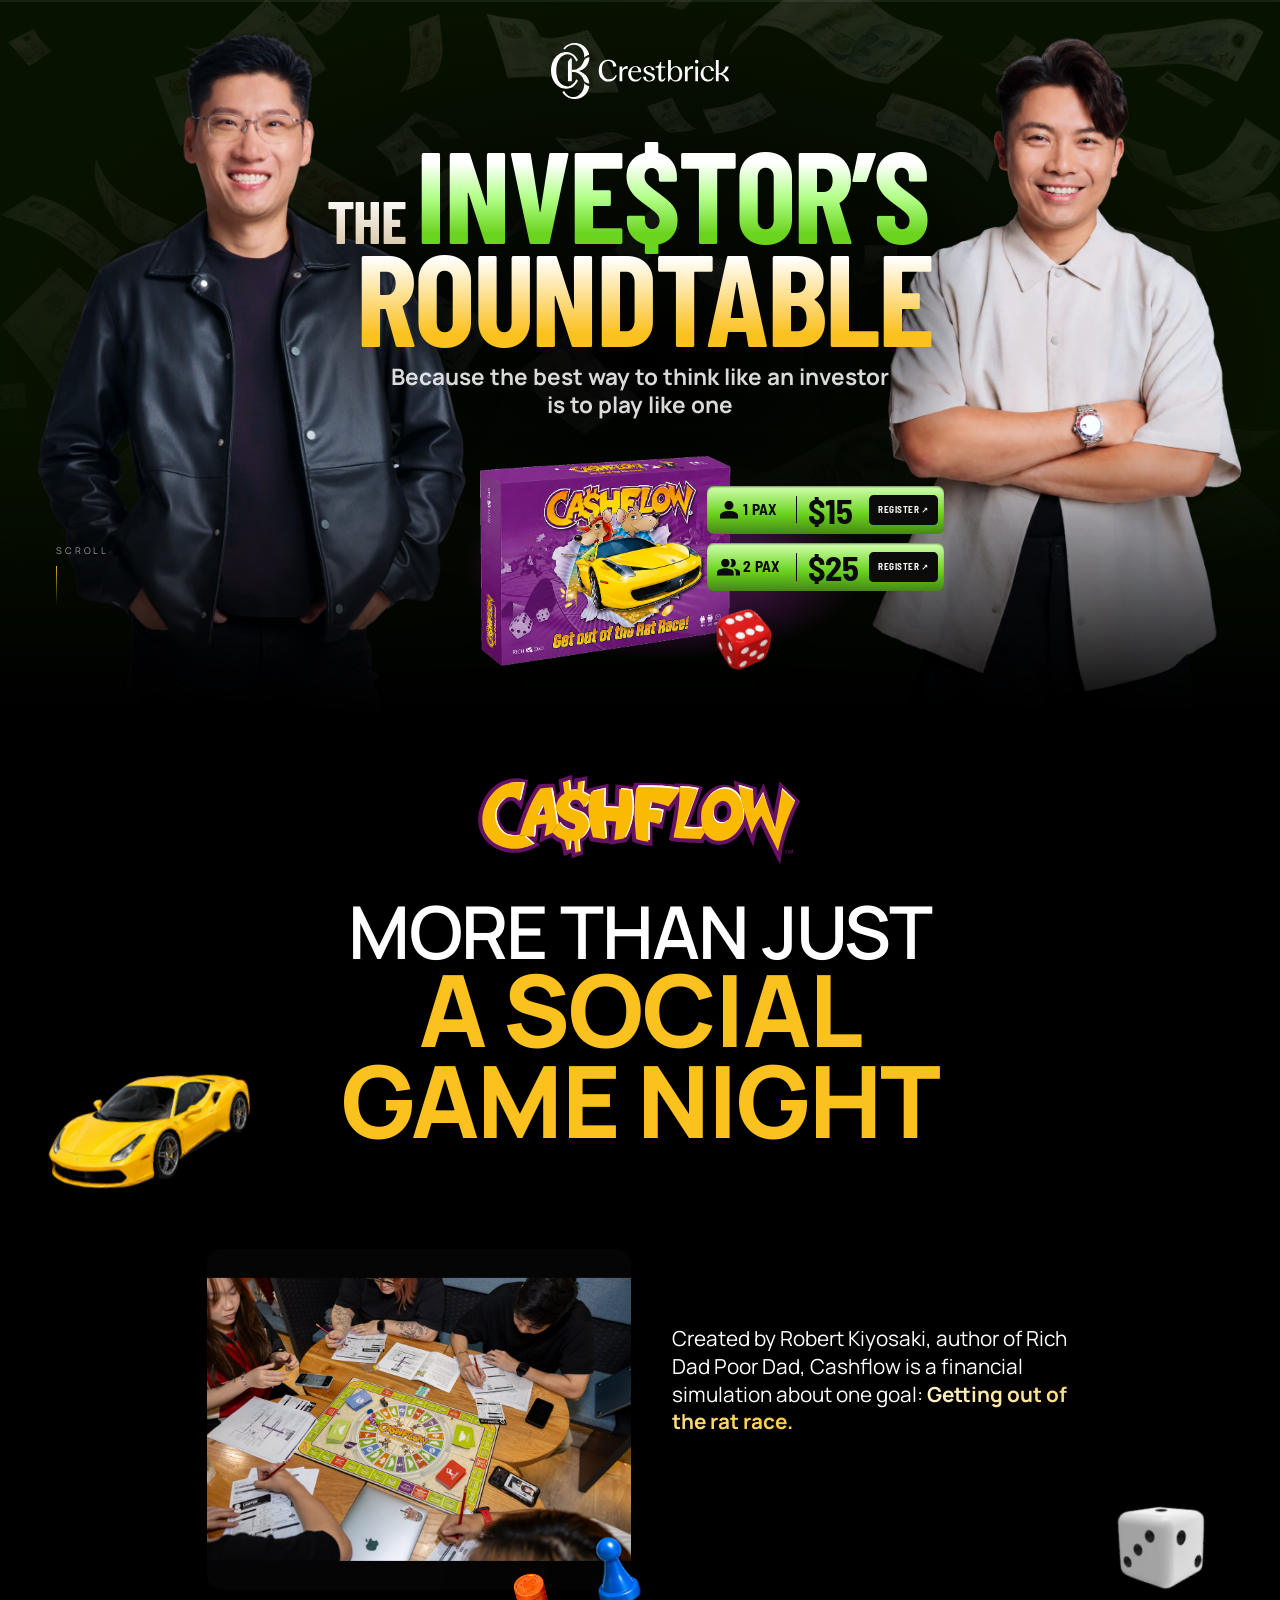
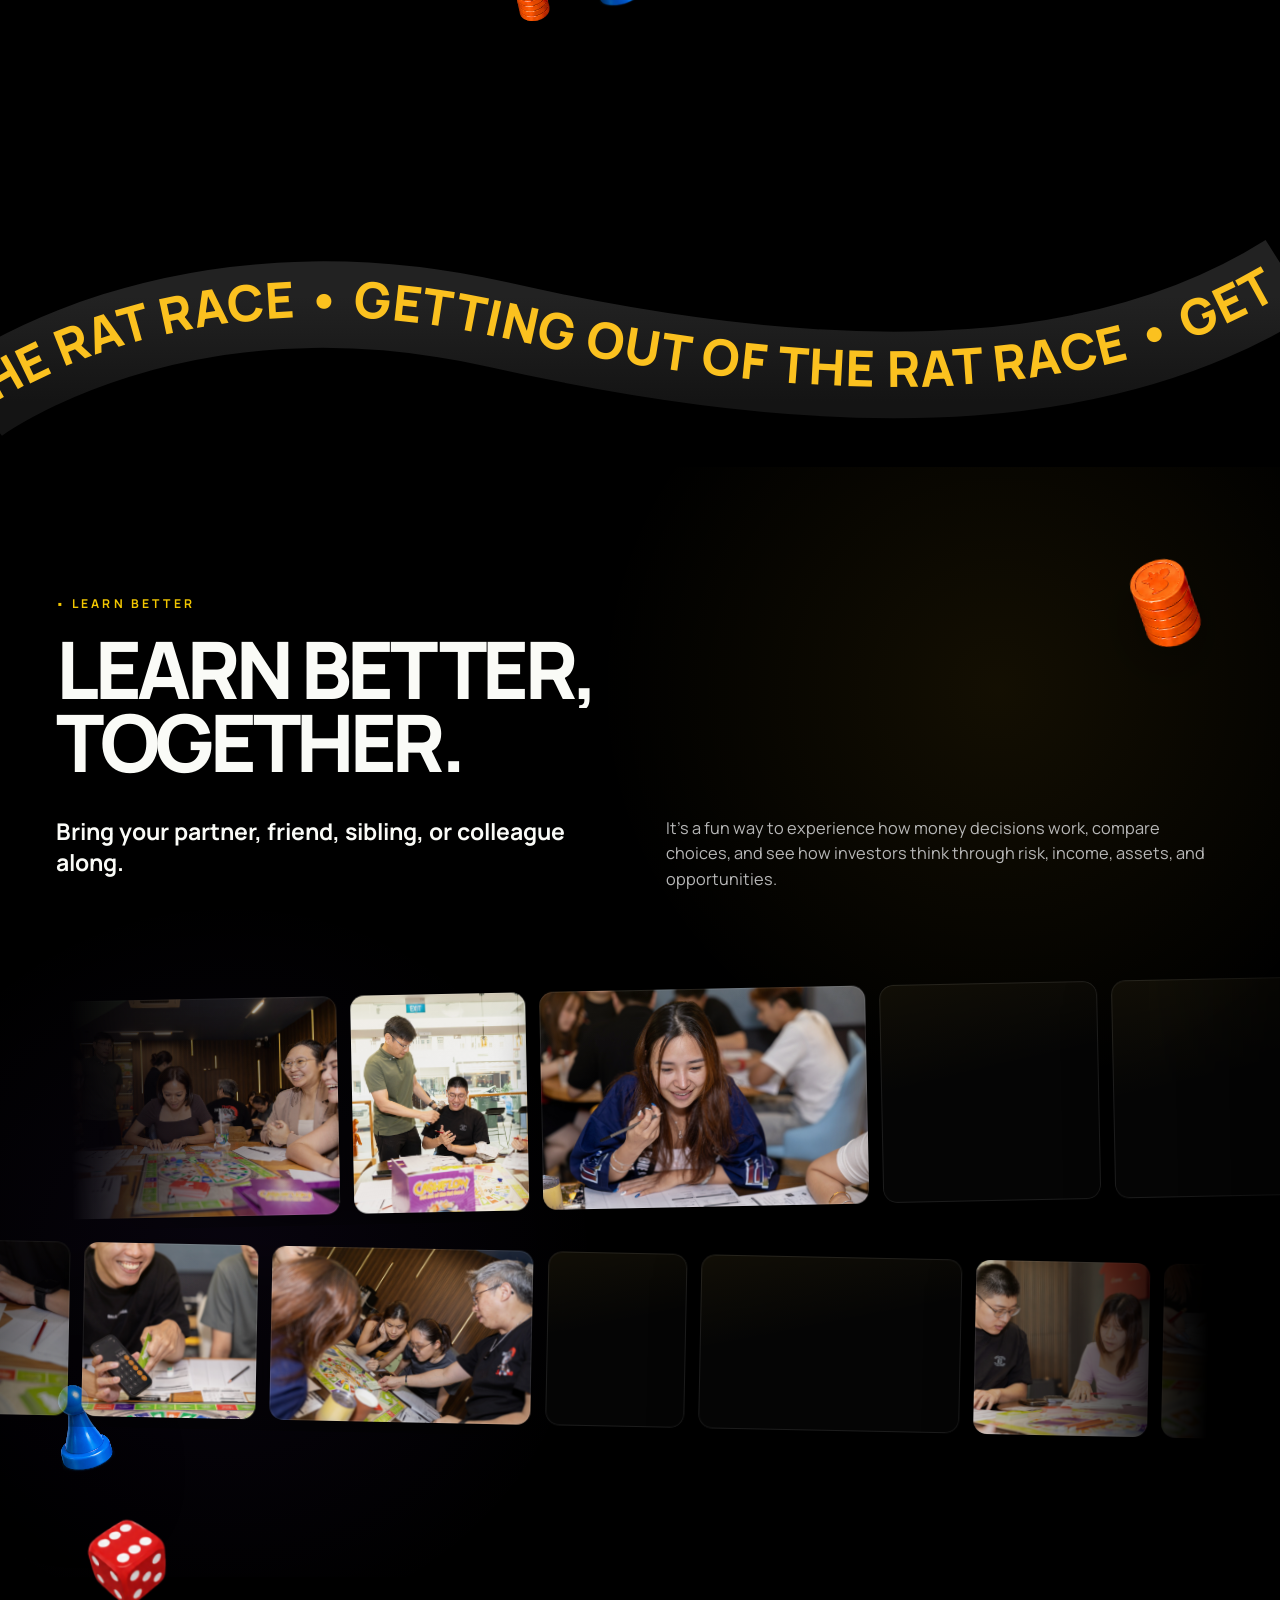
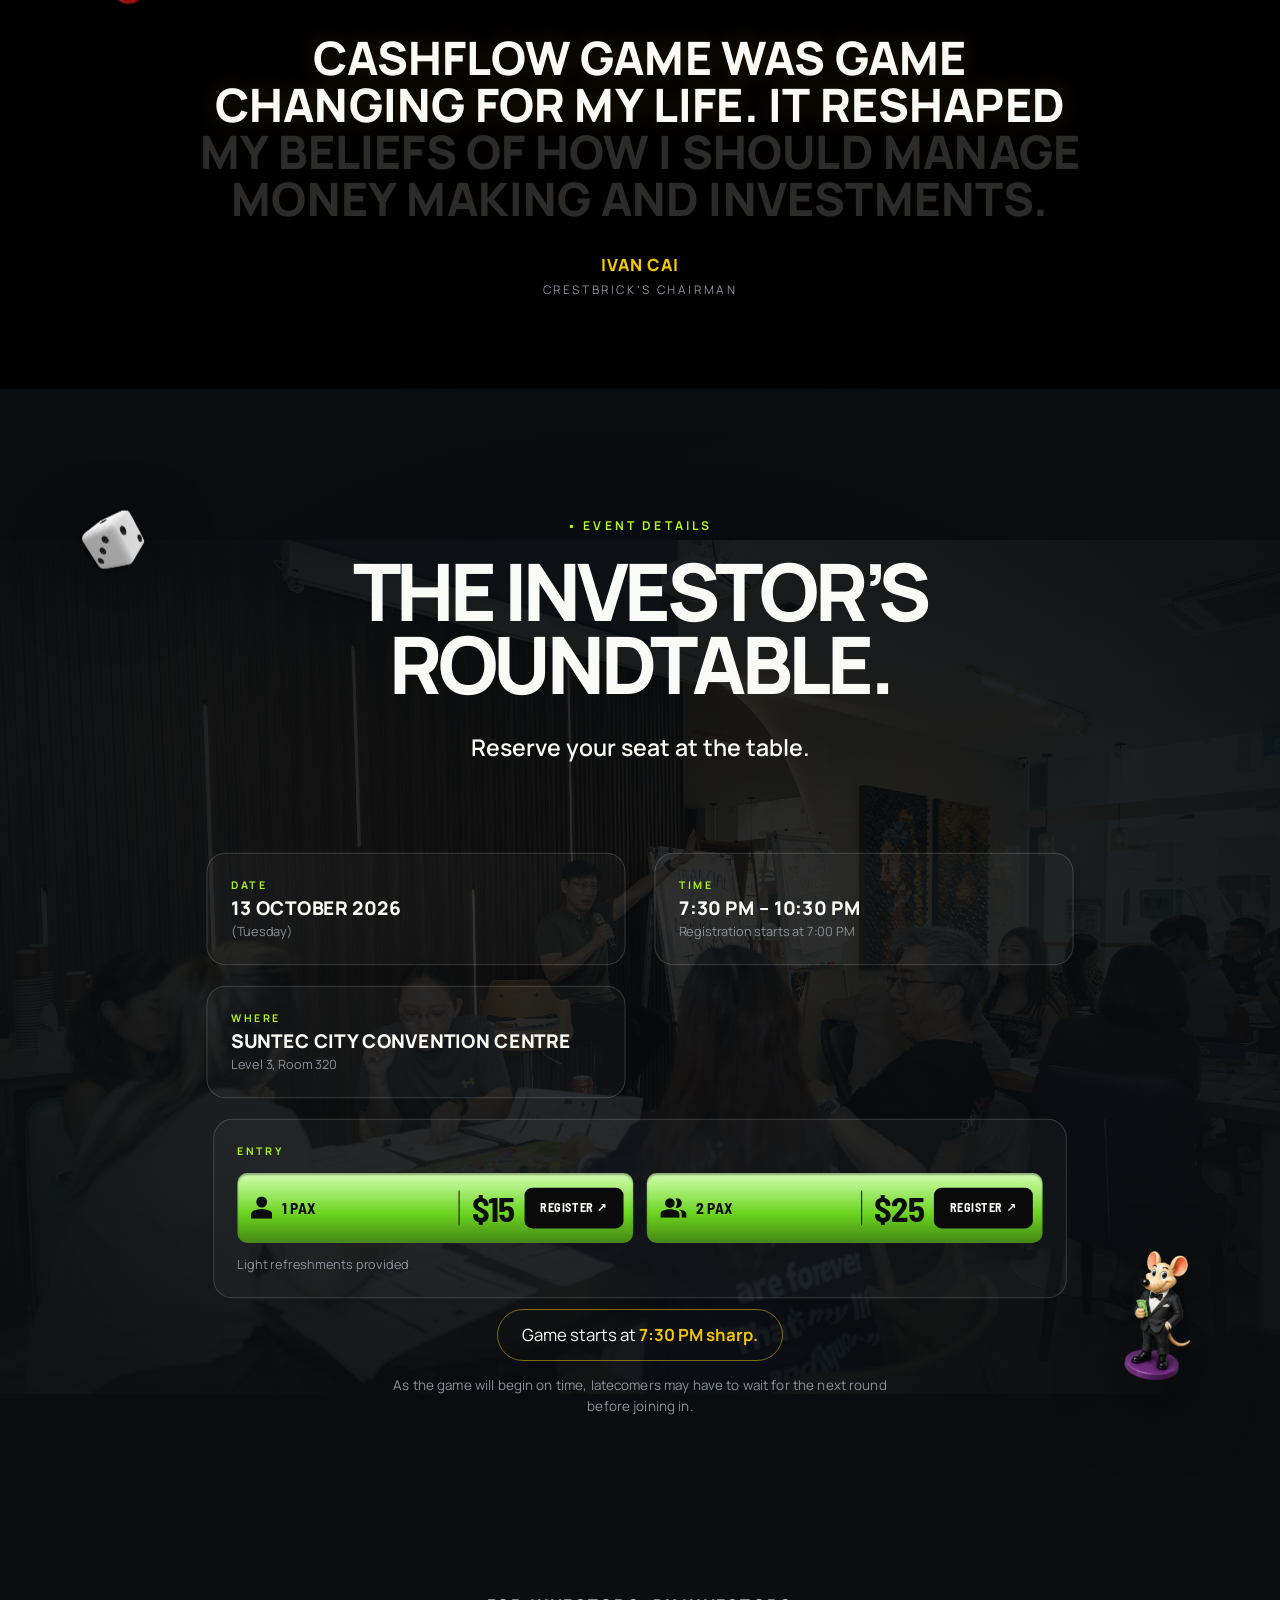
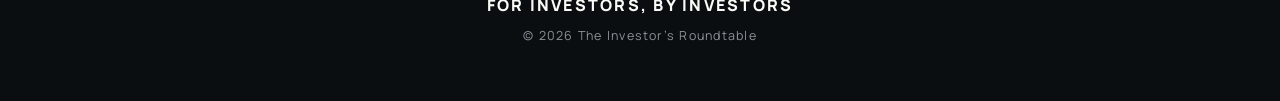
==== commit e7b276f3: "Add payment options to event details" ====
--- a/site/index.html
+++ b/site/index.html
@@ -366,14 +366,34 @@
       <div class="stat" style="--i:0"><span class="stat__k">Date</span><b>13 October 2026</b><i>(Tuesday)</i></div>
       <div class="stat" style="--i:1"><span class="stat__k">Time</span><b>7:30 PM &ndash; 10:30 PM</b><i>Registration starts at 7:00 PM</i></div>
       <div class="stat" style="--i:2"><span class="stat__k">Where</span><b>Suntec City Convention Centre</b><i>Level 3, Room 320</i></div>
-      <div class="stat" style="--i:3"><span class="stat__k">Entry</span><b>$15 / 1 pax &middot; $25 / 2 pax</b><i>Light refreshments provided</i></div>
+      <div class="stat stat--entry" style="--i:3">
+        <span class="stat__k">Entry</span>
+        <div class="entry-options">
+          <a class="entry-ticket"
+             href="https://link.fastpaydirect.com/payment-link/6a8c0fd2f9c8c807930b9b08"
+             target="_blank" rel="noopener noreferrer"
+             aria-label="Register one ticket for 15 dollars">
+            <img class="entry-ticket__ic" src="images/hero4/icon-1pax.svg" alt="" aria-hidden="true">
+            <span class="entry-ticket__pax">1 pax</span>
+            <strong class="entry-ticket__price">$15</strong>
+            <span class="entry-ticket__cta">Register <span aria-hidden="true">↗</span></span>
+          </a>
+          <a class="entry-ticket"
+             href="https://link.fastpaydirect.com/payment-link/6a8c1243d6768df0544479a5"
+             target="_blank" rel="noopener noreferrer"
+             aria-label="Register two tickets for 25 dollars">
+            <img class="entry-ticket__ic entry-ticket__ic--two" src="images/hero4/icon-2pax.svg" alt="" aria-hidden="true">
+            <span class="entry-ticket__pax">2 pax</span>
+            <strong class="entry-ticket__price">$25</strong>
+            <span class="entry-ticket__cta">Register <span aria-hidden="true">↗</span></span>
+          </a>
+        </div>
+        <i class="entry-note">Light refreshments provided</i>
+      </div>
     </div>
 
     <p class="sharp">Game starts at <b>7:30 PM sharp.</b></p>
     <p class="fineprint">As the game will begin on time, latecomers may have to wait for the next round before joining in.</p>
-
-
-    <a class="pill pill--cta" href="#" id="cta"><span class="pill__in"><i>Ready to Play!</i><i>Ready to Play!</i></span></a>
   </div>
 </section>
 
--- a/site/styles.css
+++ b/site/styles.css
@@ -680,6 +680,47 @@
   font-size:clamp(.98rem,1.7vw,1.22rem); line-height:1.08; letter-spacing:.01em;
 }
 .stat i{ font-family:var(--f-mono); font-style:normal; font-size:.82rem; color:var(--grey); }
+.stat--entry{ grid-column:1 / -1; gap:10px; }
+.entry-options{
+  display:grid; grid-template-columns:repeat(2,minmax(0,1fr));
+  gap:clamp(10px,1.2vw,14px); margin-top:4px;
+}
+.entry-ticket{
+  min-width:0; min-height:72px; padding:10px 10px 10px 14px;
+  display:flex; align-items:center; gap:clamp(7px,.8vw,11px);
+  border-radius:clamp(9px,.8vw,12px); overflow:hidden;
+  background:linear-gradient(0deg,#458715 0%,#6BD41F 42.031%,#D3FFB2 100%);
+  box-shadow:inset 0 2px 2px rgba(0,0,0,.34);
+  color:#0B0B0B; text-decoration:none; font-family:var(--f-cond2);
+  transition:filter .2s var(--ease), transform .2s var(--ease), box-shadow .2s var(--ease);
+}
+.entry-ticket:hover{
+  filter:brightness(1.08); transform:translateY(-2px);
+  box-shadow:inset 0 2px 2px rgba(0,0,0,.28),0 12px 28px rgba(107,212,31,.18);
+}
+.entry-ticket:focus-visible{ outline:2px solid var(--white); outline-offset:3px; }
+.entry-ticket__ic{ width:22px; height:auto; flex:0 0 auto; }
+.entry-ticket__ic--two{ width:27px; }
+.entry-ticket__pax{
+  flex:0 0 auto; font-weight:700; font-size:1rem;
+  line-height:1; letter-spacing:.01em; text-transform:uppercase; white-space:nowrap;
+}
+.stat .entry-ticket__price{
+  flex:0 0 auto; margin-left:auto; padding-left:clamp(10px,1vw,14px);
+  border-left:1.5px solid #0B0B0B;
+  font-family:var(--f-cond2); font-size:clamp(2rem,2.8vw,2.7rem);
+  line-height:1; letter-spacing:-.02em;
+}
+.entry-ticket__cta{
+  flex:0 0 auto; min-width:clamp(82px,8vw,106px); min-height:42px;
+  padding:0 12px; border-radius:8px;
+  display:flex; align-items:center; justify-content:center; gap:.25em;
+  background:#0B0B0B; color:var(--white);
+  font-size:.78rem; font-weight:700; letter-spacing:.06em; text-transform:uppercase;
+  transition:background .2s var(--ease),color .2s var(--ease);
+}
+.entry-ticket:hover .entry-ticket__cta{ background:var(--white); color:#0B0B0B; }
+.stat .entry-note{ margin-top:2px; }
 .sharp{
   display:inline-block; margin:0; border:1px solid rgba(242,198,0,.5); border-radius:99px;
   padding:12px 24px; font-size:1.05rem; color:var(--white);
@@ -819,6 +860,13 @@
   .details .lede{ font-size:1.05rem; }
   .statgrid{ grid-template-columns:1fr; gap:12px; margin-top:32px; }
   .stat{ padding:18px; }
+  .entry-options{ grid-template-columns:1fr; }
+  .entry-ticket{ min-height:68px; padding:9px 9px 9px 12px; }
+  .entry-ticket__ic{ width:20px; }
+  .entry-ticket__ic--two{ width:25px; }
+  .entry-ticket__pax{ font-size:.94rem; }
+  .stat .entry-ticket__price{ font-size:2rem; }
+  .entry-ticket__cta{ min-width:88px; min-height:40px; font-size:.72rem; }
   .sharp{ padding:11px 18px; font-size:.95rem; }
   .fineprint{ max-width:36ch; }
   .pill--cta{ width:min(100%,260px); padding:18px 24px; }
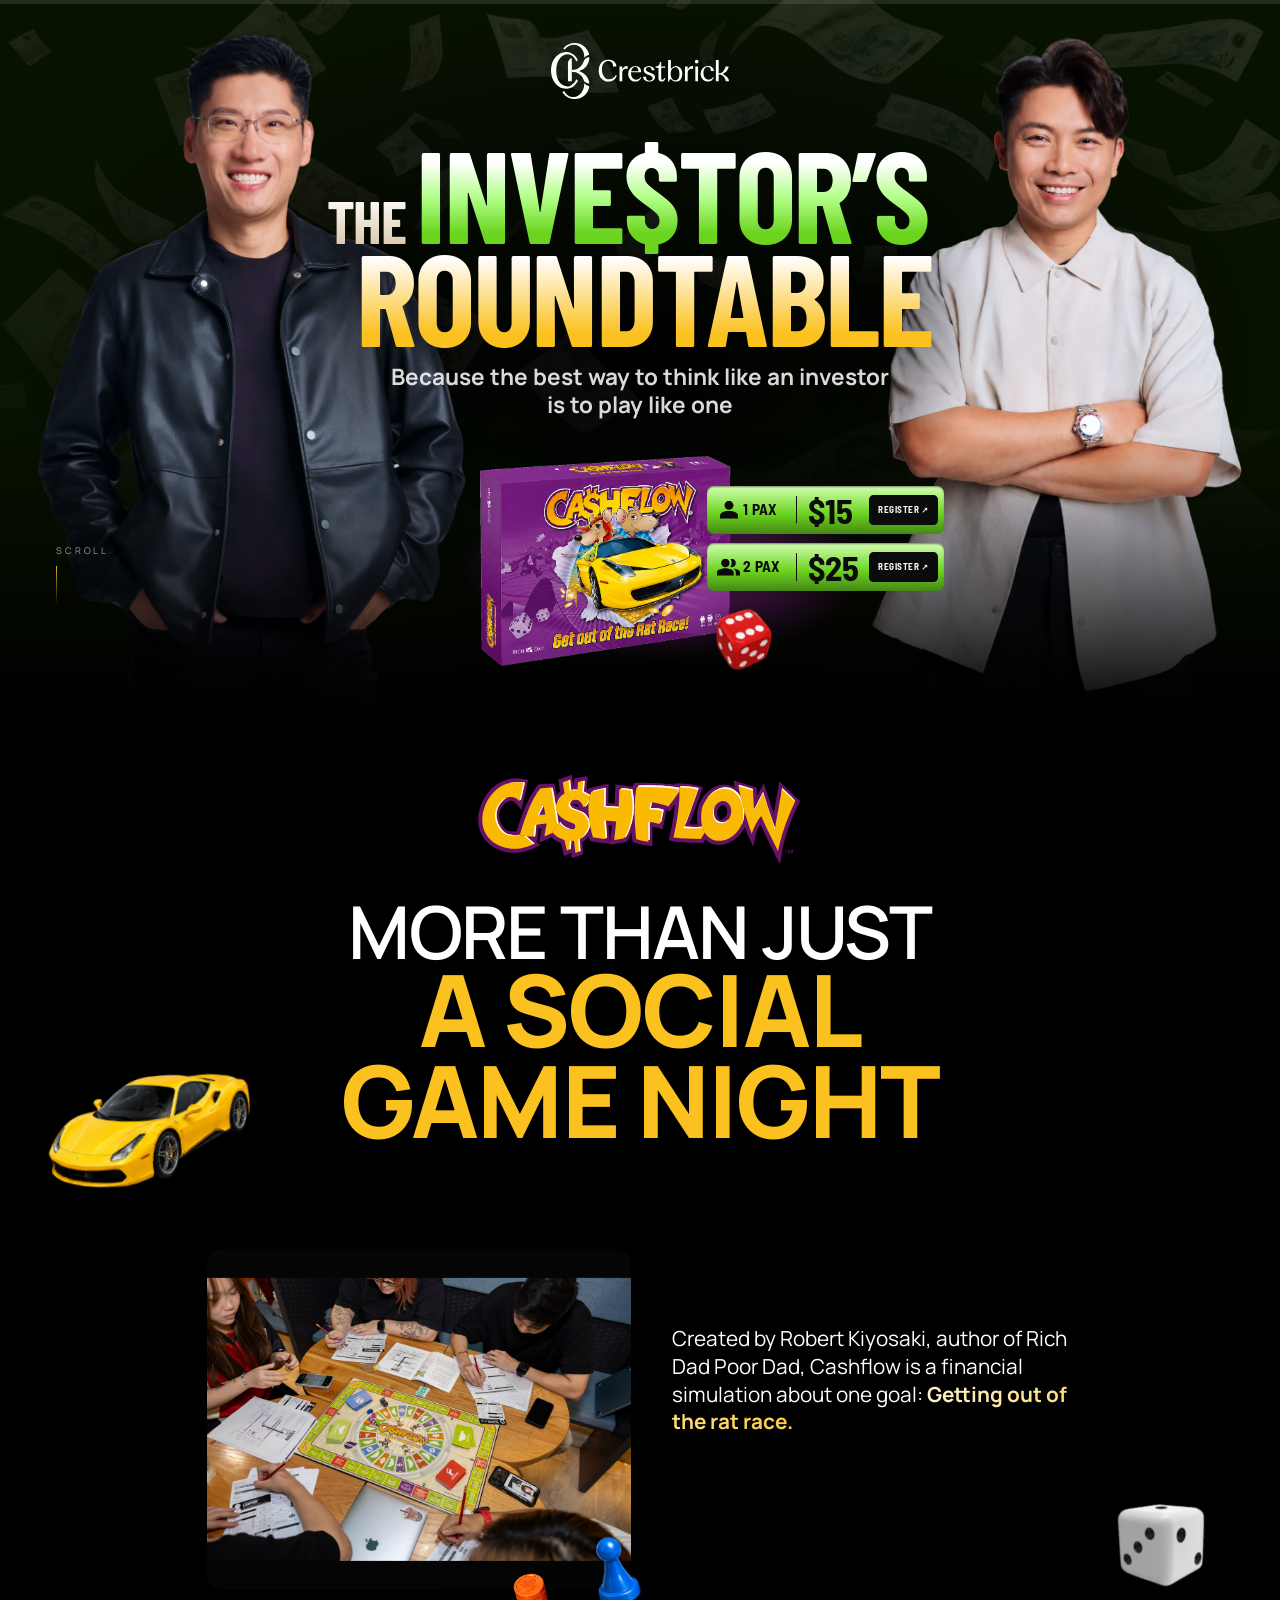
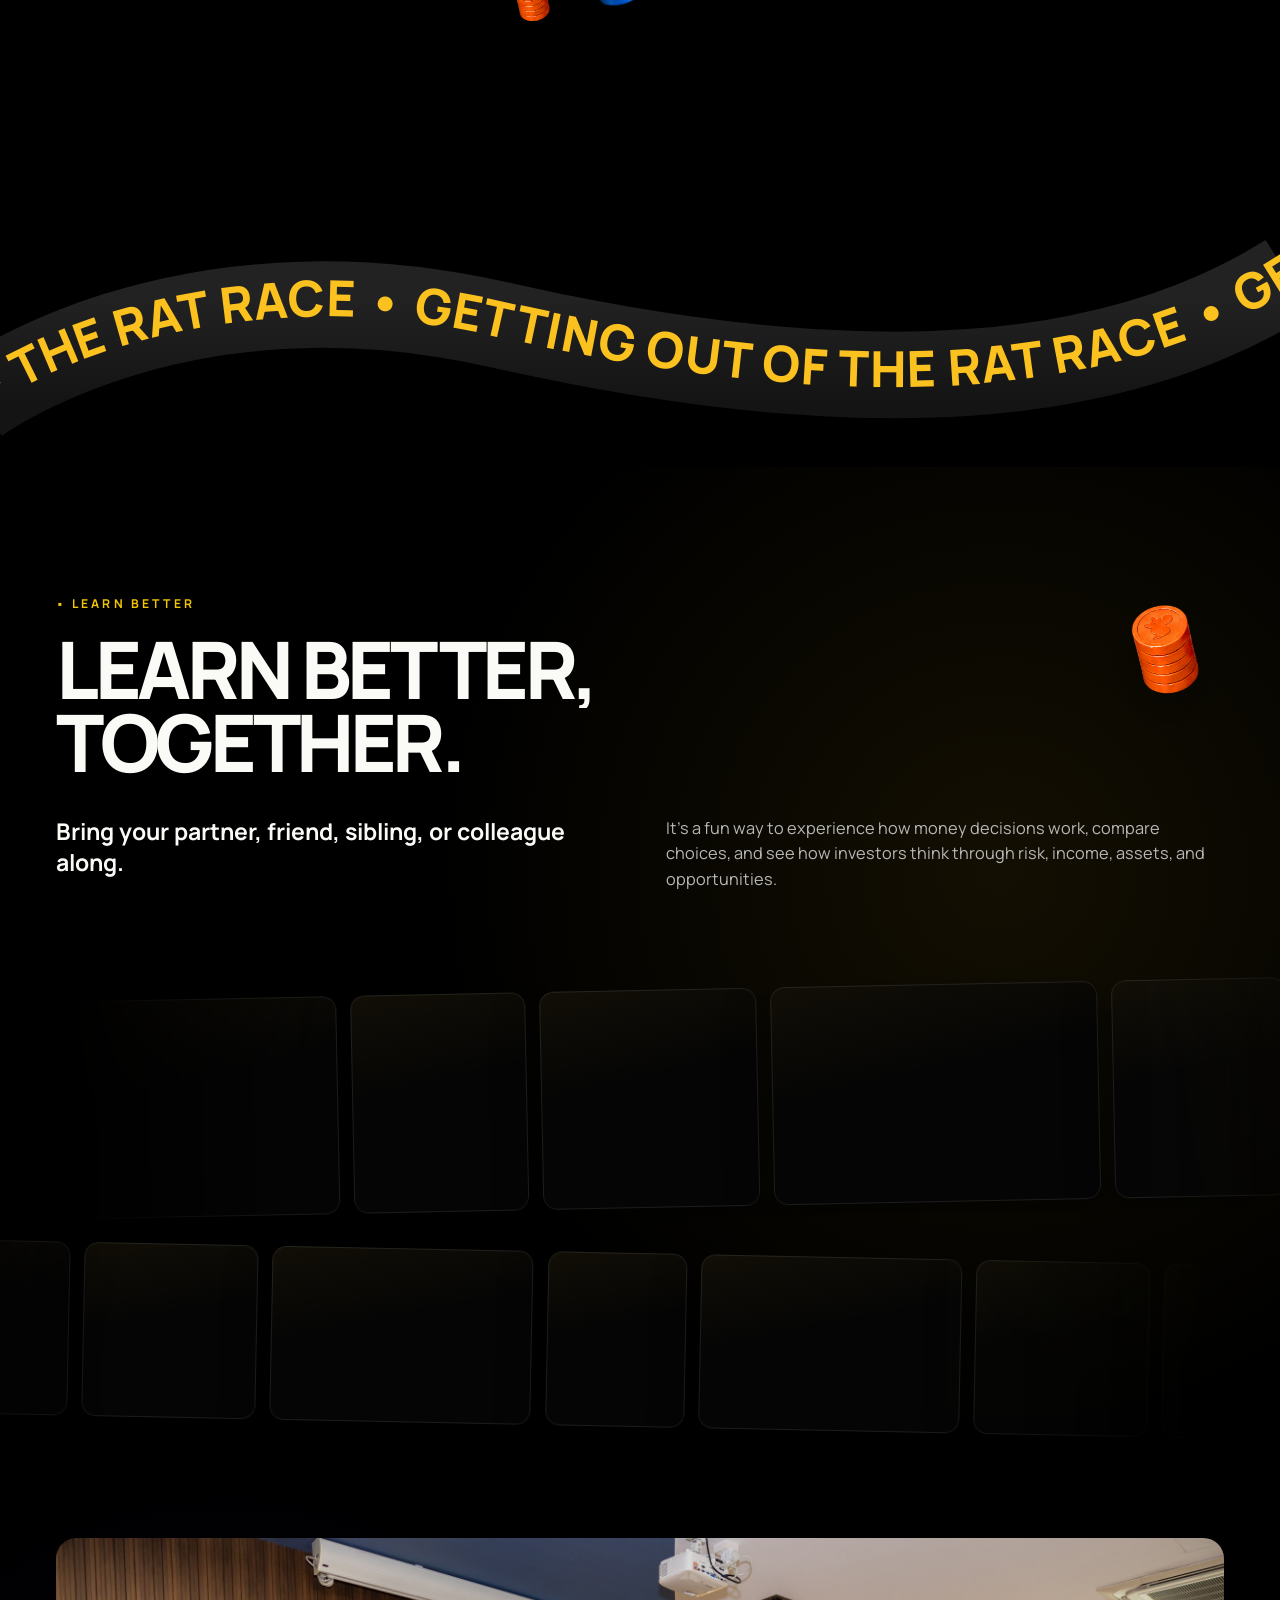
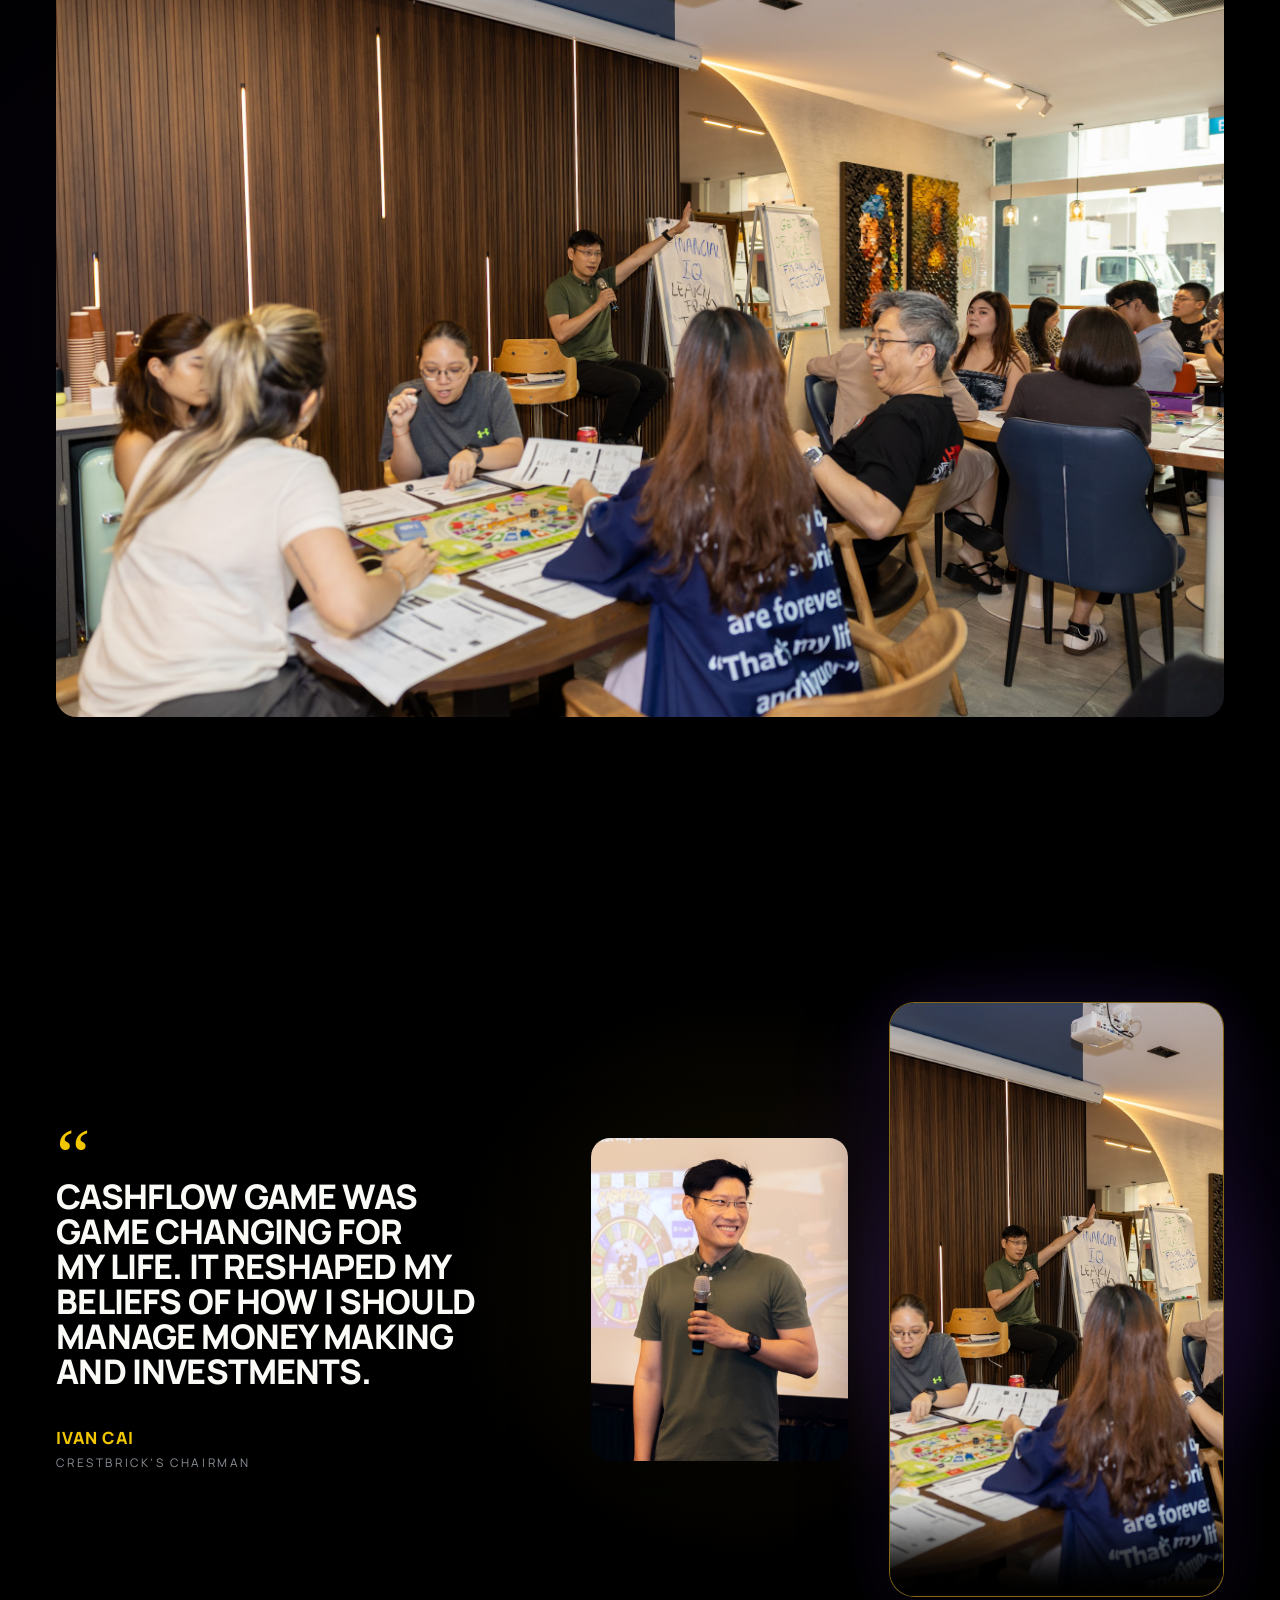
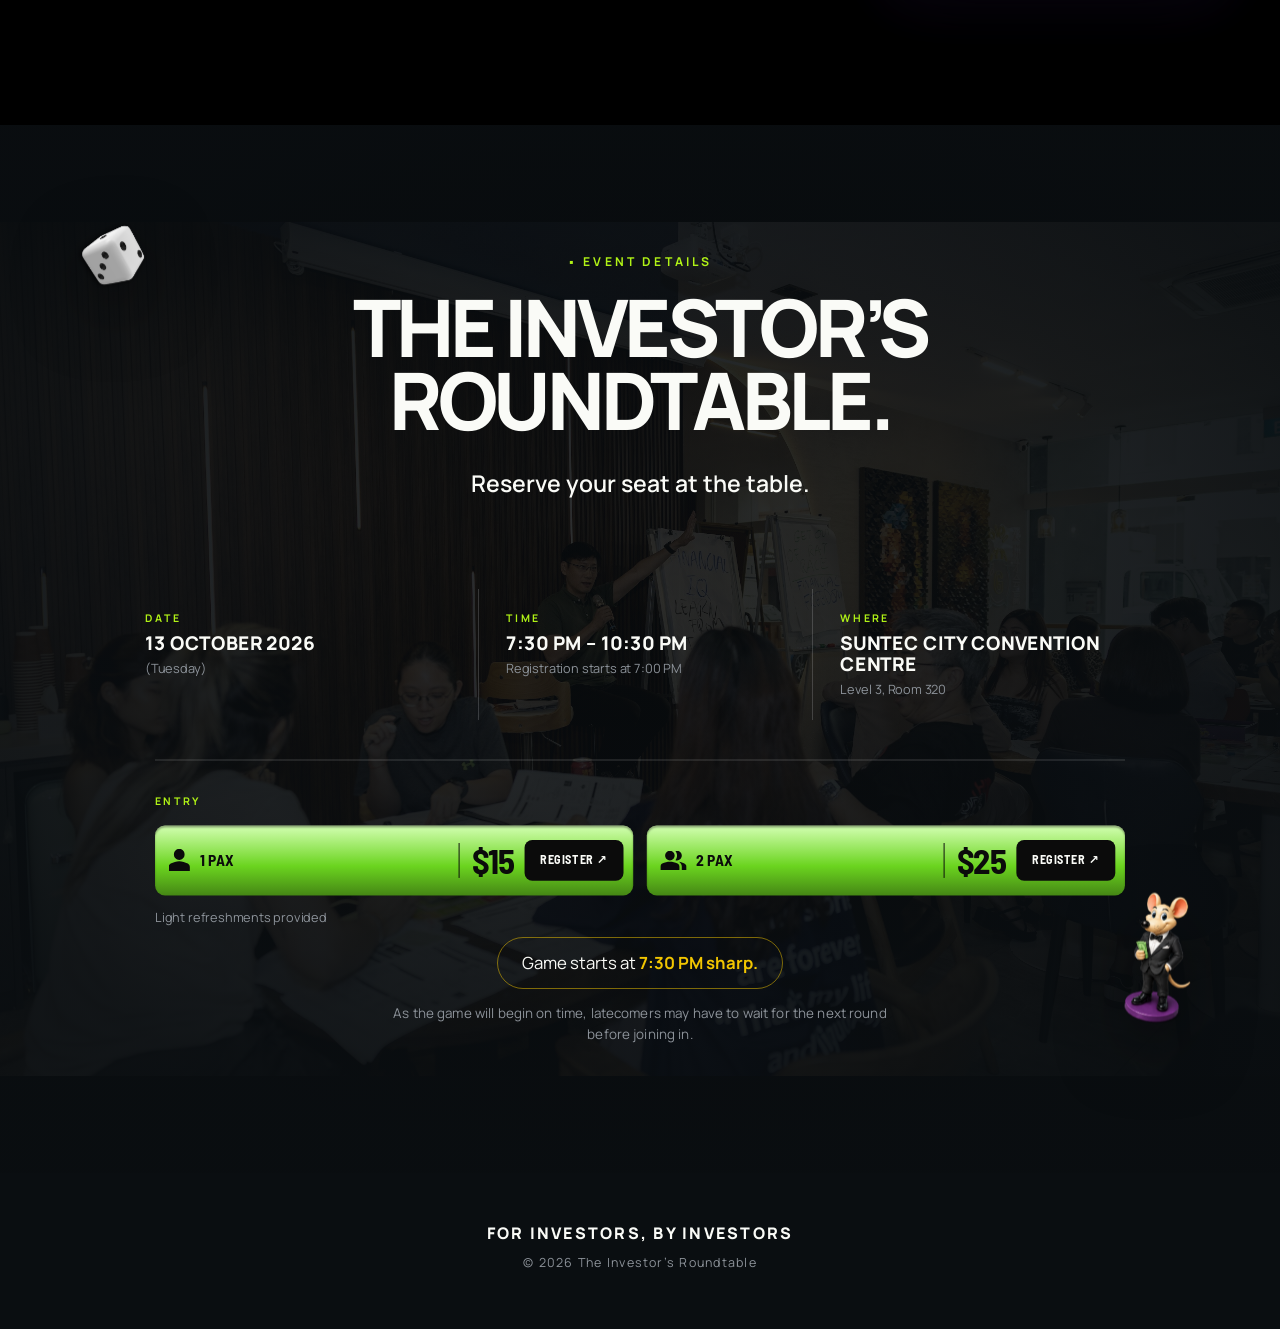
==== commit aec5f9e0: "Reframe event story and fix scroll progress" ====
--- a/site/index.html
+++ b/site/index.html
@@ -218,9 +218,6 @@
           <figure class="frame frame--tall" style="--i:1">
             <img src="images/05-tile-wide.jpg" alt="Players seated around the board working through their sheets." loading="lazy" decoding="async">
           </figure>
-          <figure class="frame frame--wide" style="--i:2">
-            <img src="images/09-loose-2.jpg" alt="A player smiling during the game." loading="lazy" decoding="async">
-          </figure>
           <figure class="frame frame--sq" style="--i:3">
             <img src="images/07-tile-right.jpg" alt="Hands over the board, pieces and dice mid-play." loading="lazy" decoding="async">
           </figure>
@@ -237,9 +234,6 @@
           <figure class="frame frame--tall" style="--i:1" aria-hidden="true">
             <img src="images/05-tile-wide.jpg" alt="" loading="lazy" decoding="async">
           </figure>
-          <figure class="frame frame--wide" style="--i:2" aria-hidden="true">
-            <img src="images/09-loose-2.jpg" alt="" loading="lazy" decoding="async">
-          </figure>
           <figure class="frame frame--sq" style="--i:3" aria-hidden="true">
             <img src="images/07-tile-right.jpg" alt="" loading="lazy" decoding="async">
           </figure>
@@ -255,9 +249,6 @@
           </figure>
           <figure class="frame frame--tall" style="--i:1" aria-hidden="true">
             <img src="images/05-tile-wide.jpg" alt="" loading="lazy" decoding="async">
-          </figure>
-          <figure class="frame frame--wide" style="--i:2" aria-hidden="true">
-            <img src="images/09-loose-2.jpg" alt="" loading="lazy" decoding="async">
           </figure>
           <figure class="frame frame--sq" style="--i:3" aria-hidden="true">
             <img src="images/07-tile-right.jpg" alt="" loading="lazy" decoding="async">
@@ -336,16 +327,45 @@
       </div>
     </div>
   </div>
+
+  <figure class="wrap showcase__group">
+    <img src="images/13-details-bg.jpg"
+         alt="The Cashflow community learning and playing together in a bright room."
+         loading="lazy" decoding="async">
+  </figure>
 </section>
 
-<!-- ══ QUOTE ══ -->
-<section class="sec quote" id="word" data-scrub>
-  <div class="wrap">
-    <img class="prop prop--q" src="Assets/cashflow-3d-items-transparent/05-dice-pair.png" alt="" aria-hidden="true" data-depth="-20" data-spin="-90">
-    <blockquote class="quote__text" data-words>Cashflow game was game changing for my life. It reshaped my beliefs of how I should manage money making and investments.</blockquote>
-    <div class="byline">
-      <span class="byline__name">Ivan Cai</span>
-      <span class="byline__role">Crestbrick&rsquo;s Chairman</span>
+<!-- ══ IVAN QUOTE + EVENT FILM ══ -->
+<section class="sec film" id="moments">
+  <div class="wrap film__grid" data-static>
+    <div class="film__quote">
+      <blockquote class="film__quote-text">Cashflow game was game changing for my life. It reshaped my beliefs of how I should manage money making and investments.</blockquote>
+      <div class="byline">
+        <span class="byline__name">Ivan Cai</span>
+        <span class="byline__role">Crestbrick&rsquo;s Chairman</span>
+      </div>
+    </div>
+
+    <figure class="film__portrait">
+      <img src="images/ivan-quote.jpg"
+           alt="Ivan Cai, Crestbrick's Chairman, speaking at Cashflow Game Night."
+           loading="lazy" decoding="async">
+    </figure>
+
+    <div class="film__media">
+      <div class="film__screen">
+        <video
+          controls
+          playsinline
+          preload="none"
+          poster="images/13-details-bg.jpg"
+          aria-label="Cashflow Game Night video">
+          <source
+            src="https://drive.usercontent.google.com/download?id=1M_2VpBBmivIPi3OROZBidzKBTDgzNh45&amp;export=download&amp;confirm=t"
+            type="video/mp4">
+          Your browser does not support HTML video.
+        </video>
+      </div>
     </div>
   </div>
 </section>
--- a/site/styles.css
+++ b/site/styles.css
@@ -505,7 +505,7 @@
 /* The remaining page now follows the same black / white / gold system as
    the two Figma-led opening sections. */
 .sec--showcase,
-.quote,
+.film,
 .details{
   background:#000;
 }
@@ -641,13 +641,71 @@
   }
 }
 
-/* ══════════ QUOTE ══════════ */
-.quote{ padding-top:clamp(36px,4.5vw,74px); padding-bottom:clamp(56px,7vw,120px); }
-.quote .wrap{ max-width:1020px; text-align:center; }
-.quote__text{
+/* The room photo sits directly under the moving strips. It is intentionally
+   static, full-brightness and caption-free so it reads as the group moment. */
+.showcase__group{
+  z-index:2; margin-top:clamp(66px,8vw,118px);
+}
+.showcase__group img{
+  width:100%; height:auto; aspect-ratio:3 / 2; object-fit:cover;
+  border-radius:clamp(14px,1.6vw,24px); filter:none;
+  box-shadow:0 28px 90px rgba(0,0,0,.55);
+}
+
+/* ══════════ IVAN QUOTE + EVENT FILM ══════════ */
+.film{ overflow:hidden; }
+.film::before{
+  content:''; position:absolute; inset:0; pointer-events:none;
+  background:
+    radial-gradient(circle at 82% 44%,rgba(132,66,242,.16),transparent 28%),
+    radial-gradient(circle at 58% 48%,rgba(251,193,31,.09),transparent 34%);
+}
+.film__grid{
+  position:relative; z-index:2;
+  display:grid;
+  grid-template-columns:minmax(0,1.15fr) minmax(220px,.6fr) minmax(280px,.78fr);
+  align-items:center; gap:clamp(24px,3.2vw,48px);
+}
+.film__quote{
+  position:relative; align-self:center; padding-top:clamp(30px,4vw,52px);
+}
+.film__quote::before{
+  content:'“'; position:absolute; left:0; top:0;
+  font-family:Georgia,serif; font-size:clamp(3.8rem,6vw,6.5rem);
+  line-height:.72; color:var(--gold);
+}
+.film__quote-text{
+  margin:0; max-width:21ch;
   font-family:var(--f-disp); font-weight:900; text-transform:uppercase;
-  font-size:clamp(1.4rem,3.6vw,2.9rem); line-height:1.02; letter-spacing:.004em;
-  margin:0 0 30px; color:var(--white);
+  font-size:clamp(1.65rem,2.65vw,2.8rem); line-height:1.03;
+  letter-spacing:-.025em; text-wrap:balance; color:var(--white);
+}
+.film .byline{ margin-top:clamp(24px,3vw,36px); }
+.film__portrait{
+  margin:0; align-self:center; overflow:hidden;
+  border-radius:clamp(14px,1.5vw,22px);
+  background:#0b0b0b; box-shadow:0 24px 70px rgba(0,0,0,.58);
+}
+.film__portrait img{
+  width:100%; height:auto; aspect-ratio:1077 / 1352; object-fit:cover; filter:none;
+  transform:scale(1.04); transform-origin:center;
+}
+.film__media{
+  position:relative; justify-self:end; width:min(100%,380px);
+}
+.film__media::before{
+  content:''; position:absolute; inset:12% -22% 8%; z-index:-1;
+  background:radial-gradient(ellipse,rgba(132,66,242,.40),rgba(132,66,242,0) 68%);
+  filter:blur(24px); pointer-events:none;
+}
+.film__screen{
+  width:100%; aspect-ratio:9 / 16; overflow:hidden;
+  border:1px solid rgba(251,193,31,.52); border-radius:clamp(18px,2vw,28px);
+  background:#080808; box-shadow:0 28px 80px rgba(0,0,0,.72),0 0 60px rgba(132,66,242,.16);
+}
+.film__screen video{
+  display:block; width:100%; height:100%; border:0;
+  object-fit:cover; background:#080808;
 }
 .byline{ display:inline-grid; gap:3px; }
 .byline__name{ font-family:var(--f-disp); font-weight:900; text-transform:uppercase; font-size:1.05rem; letter-spacing:.06em; color:var(--gold); }
@@ -665,22 +723,27 @@
 .details__inner{ z-index:4 }
 .details .lede{ margin-inline:auto }
 .statgrid{
-  display:grid; grid-template-columns:repeat(2,1fr); gap:clamp(10px,1.4vw,16px);
-  max-width:880px; margin:clamp(34px,5vw,58px) auto clamp(26px,3.4vw,38px); text-align:left;
+  display:grid; grid-template-columns:repeat(3,minmax(0,1fr)); gap:0;
+  max-width:1000px; margin:clamp(34px,5vw,58px) auto clamp(26px,3.4vw,38px); text-align:left;
 }
 .stat{
-  border:1px solid rgba(250,251,253,.16); border-radius:calc(var(--r) * .7);
-  padding:clamp(16px,2.2vw,24px); background:rgba(250,251,253,.03);
-  display:grid; gap:4px; transition:.3s var(--ease);
-}
-.stat:hover{ border-color:rgba(176,242,22,.6); background:rgba(176,242,22,.06) }
+  min-width:0; padding:clamp(10px,1.8vw,22px) clamp(18px,2.2vw,28px);
+  border:0; border-left:1px solid rgba(250,251,253,.18); border-radius:0;
+  background:none; display:grid; align-content:start; gap:6px;
+}
+.stat:first-child{ border-left:0; padding-left:0; }
+.stat:nth-child(3){ padding-right:0; }
 .stat__k{ font-family:var(--f-mono); font-weight:700; font-size:.68rem; letter-spacing:.24em; text-transform:uppercase; color:var(--lime); }
 .stat b{
   font-family:var(--f-disp); font-weight:900; text-transform:uppercase;
   font-size:clamp(.98rem,1.7vw,1.22rem); line-height:1.08; letter-spacing:.01em;
 }
 .stat i{ font-family:var(--f-mono); font-style:normal; font-size:.82rem; color:var(--grey); }
-.stat--entry{ grid-column:1 / -1; gap:10px; }
+.stat--entry{
+  grid-column:1 / -1; gap:12px; margin-top:clamp(22px,3vw,34px);
+  padding:clamp(24px,3vw,34px) 0 0; border-left:0;
+  border-top:1px solid rgba(250,251,253,.2);
+}
 .entry-options{
   display:grid; grid-template-columns:repeat(2,minmax(0,1fr));
   gap:clamp(10px,1.2vw,14px); margin-top:4px;
@@ -720,12 +783,13 @@
   transition:background .2s var(--ease),color .2s var(--ease);
 }
 .entry-ticket:hover .entry-ticket__cta{ background:var(--white); color:#0B0B0B; }
-.stat .entry-note{ margin-top:2px; }
+.stat .entry-note{ margin-top:0; }
 .sharp{
   display:inline-block; margin:0; border:1px solid rgba(242,198,0,.5); border-radius:99px;
   padding:12px 24px; font-size:1.05rem; color:var(--white);
 }
 .sharp b{ color:var(--gold) }
+
 /* ══════════ FOOTER ══════════ */
 .foot{ text-align:center; padding:48px var(--pad) 56px; }
 .foot__a{
@@ -742,6 +806,14 @@
 @media (max-width:1000px){
   .cols{ grid-template-columns:1fr; gap:20px }
   .lede{ max-width:none }
+  .film__grid{
+    grid-template-columns:minmax(0,1fr) minmax(280px,360px);
+    grid-template-areas:'quote video' 'portrait video';
+    align-items:start;
+  }
+  .film__quote{ grid-area:quote; }
+  .film__portrait{ grid-area:portrait; width:min(100%,300px); }
+  .film__media{ grid-area:video; }
 }
 @media (max-width:760px){
   :root{
@@ -846,20 +918,32 @@
   .reel__row--a{ transform:rotate(-.7deg); }
   .reel__row--b{ transform:rotate(.7deg); --h:calc(clamp(122px,34vw,190px) * .84); }
   .reel .frame{ border-radius:10px; }
-  .quote .wrap{ padding-inline:clamp(22px,7vw,34px); }
-  .quote__text{
-    font-size:clamp(1.4rem,6vw,1.85rem); line-height:1.08;
-    text-wrap:balance;
-  }
-  .prop--q{ top:-32%; left:-2%; }
+  .showcase__group{ margin-top:48px; }
+  .showcase__group img{ border-radius:14px; }
+  .film__grid{
+    grid-template-columns:1fr; grid-template-areas:'quote' 'portrait' 'video';
+    gap:clamp(34px,9vw,48px);
+  }
+  .film__quote{ padding-top:38px; }
+  .film__quote-text{ max-width:none; font-size:clamp(1.55rem,7.2vw,2.15rem); }
+  .film__portrait{ width:min(100%,420px); justify-self:center; }
+  .film__media{ width:min(88vw,360px); justify-self:center; }
+  .film__screen{ border-radius:20px; }
   .details__bg img{ object-fit:cover; }
   .details__veil{
     background:linear-gradient(180deg,rgba(10,14,17,.84),rgba(10,14,17,.70) 46%,rgba(10,14,17,.92));
   }
   .details .h2{ font-size:clamp(2rem,10vw,3rem); letter-spacing:-.045em; }
   .details .lede{ font-size:1.05rem; }
-  .statgrid{ grid-template-columns:1fr; gap:12px; margin-top:32px; }
-  .stat{ padding:18px; }
+  .statgrid{ grid-template-columns:1fr; gap:0; margin-top:32px; }
+  .stat{
+    padding:18px 0; border-left:0;
+    border-bottom:1px solid rgba(250,251,253,.16);
+  }
+  .stat:first-child{ padding-top:0; }
+  .stat--entry{
+    margin-top:0; padding-top:28px; border-top:0; border-bottom:0;
+  }
   .entry-options{ grid-template-columns:1fr; }
   .entry-ticket{ min-height:68px; padding:9px 9px 9px 12px; }
   .entry-ticket__ic{ width:20px; }
@@ -982,12 +1066,12 @@
 
 /* ── 1. the scroll rail across the top (the only fixed chrome) ── */
 .prog{
-  position:fixed; z-index:60; left:0; right:0; top:0; height:2px;
-  background:rgba(255,255,255,.07); pointer-events:none;
+  position:fixed; z-index:100; left:0; right:0; top:0; height:4px;
+  background:rgba(255,255,255,.10); pointer-events:none;
 }
 .prog i{
   display:block; height:100%; width:100%; transform-origin:0 50%;
-  transform:scaleX(var(--sp, 0));
+  transform:scaleX(0); will-change:transform;
   background:linear-gradient(90deg, #FBC11F, #FFE47A 60%, #FBC11F);
   box-shadow:0 0 14px rgba(251,193,31,.5);
 }
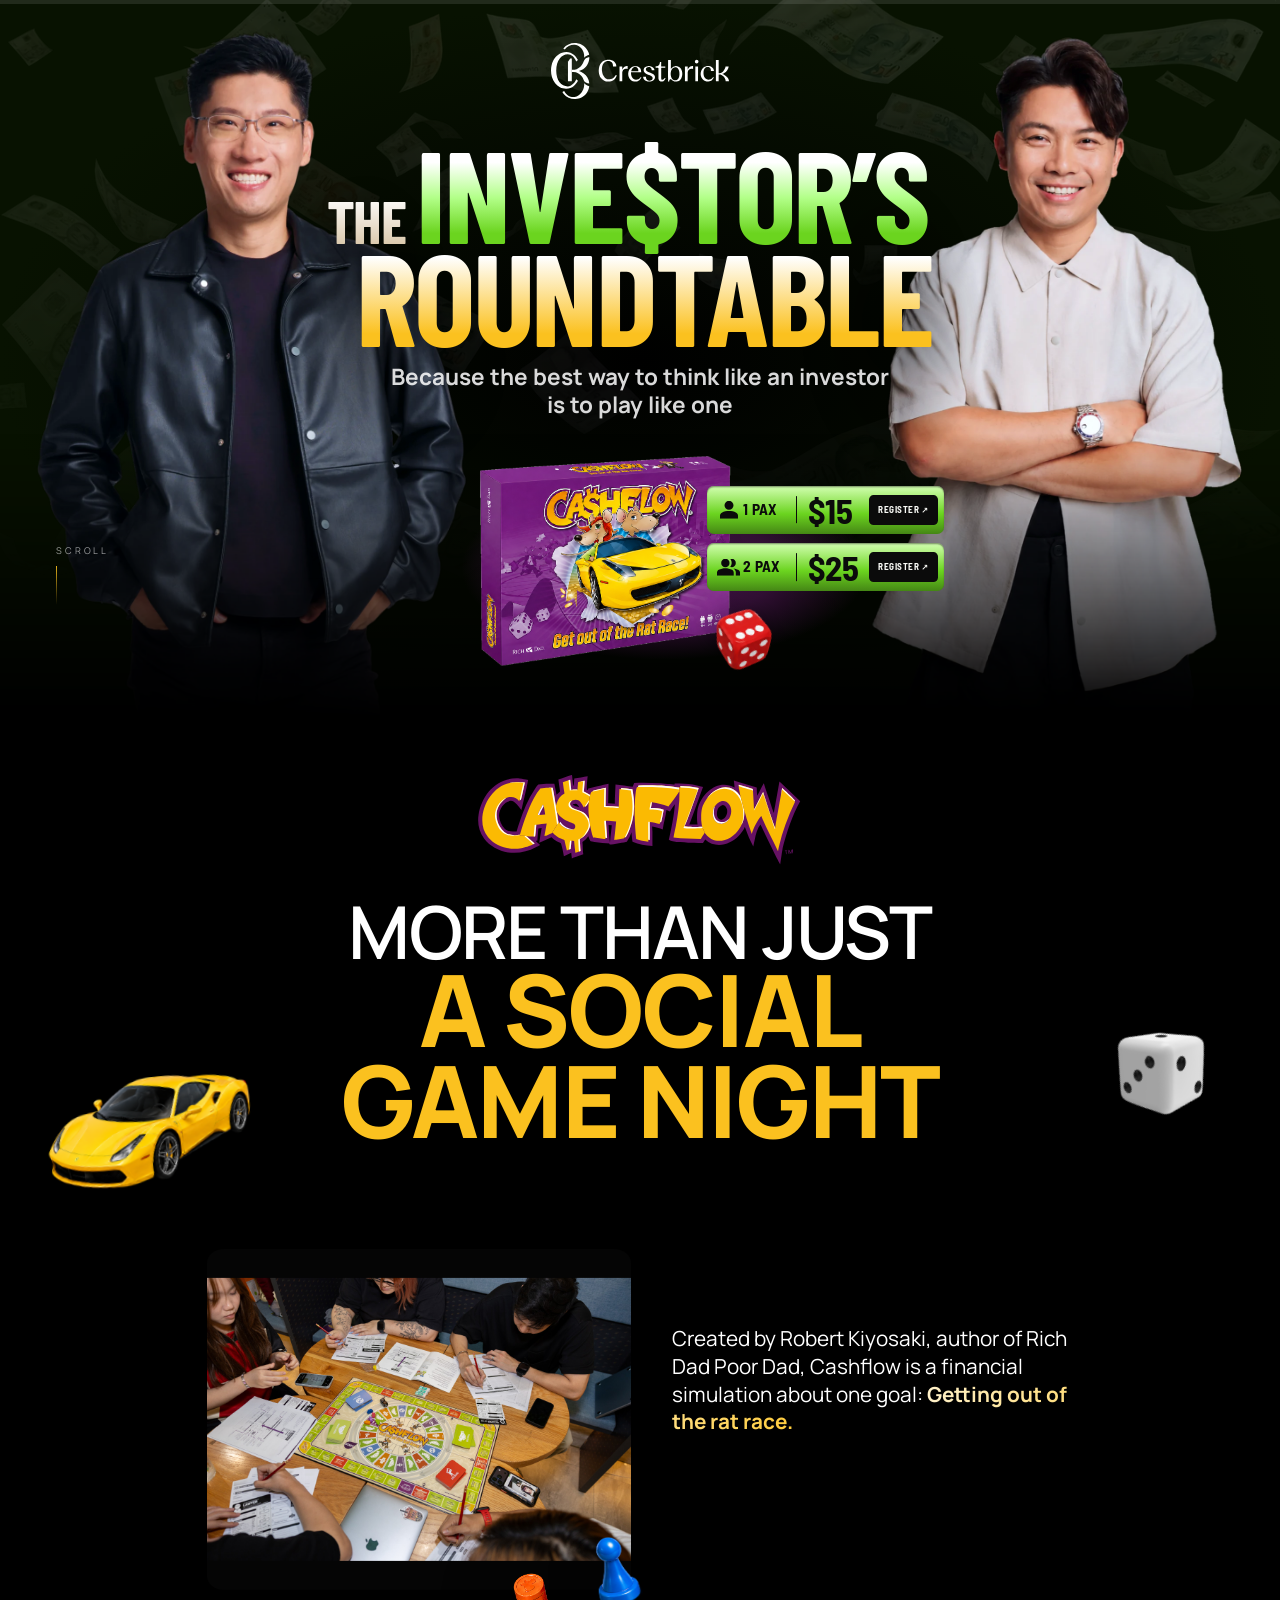
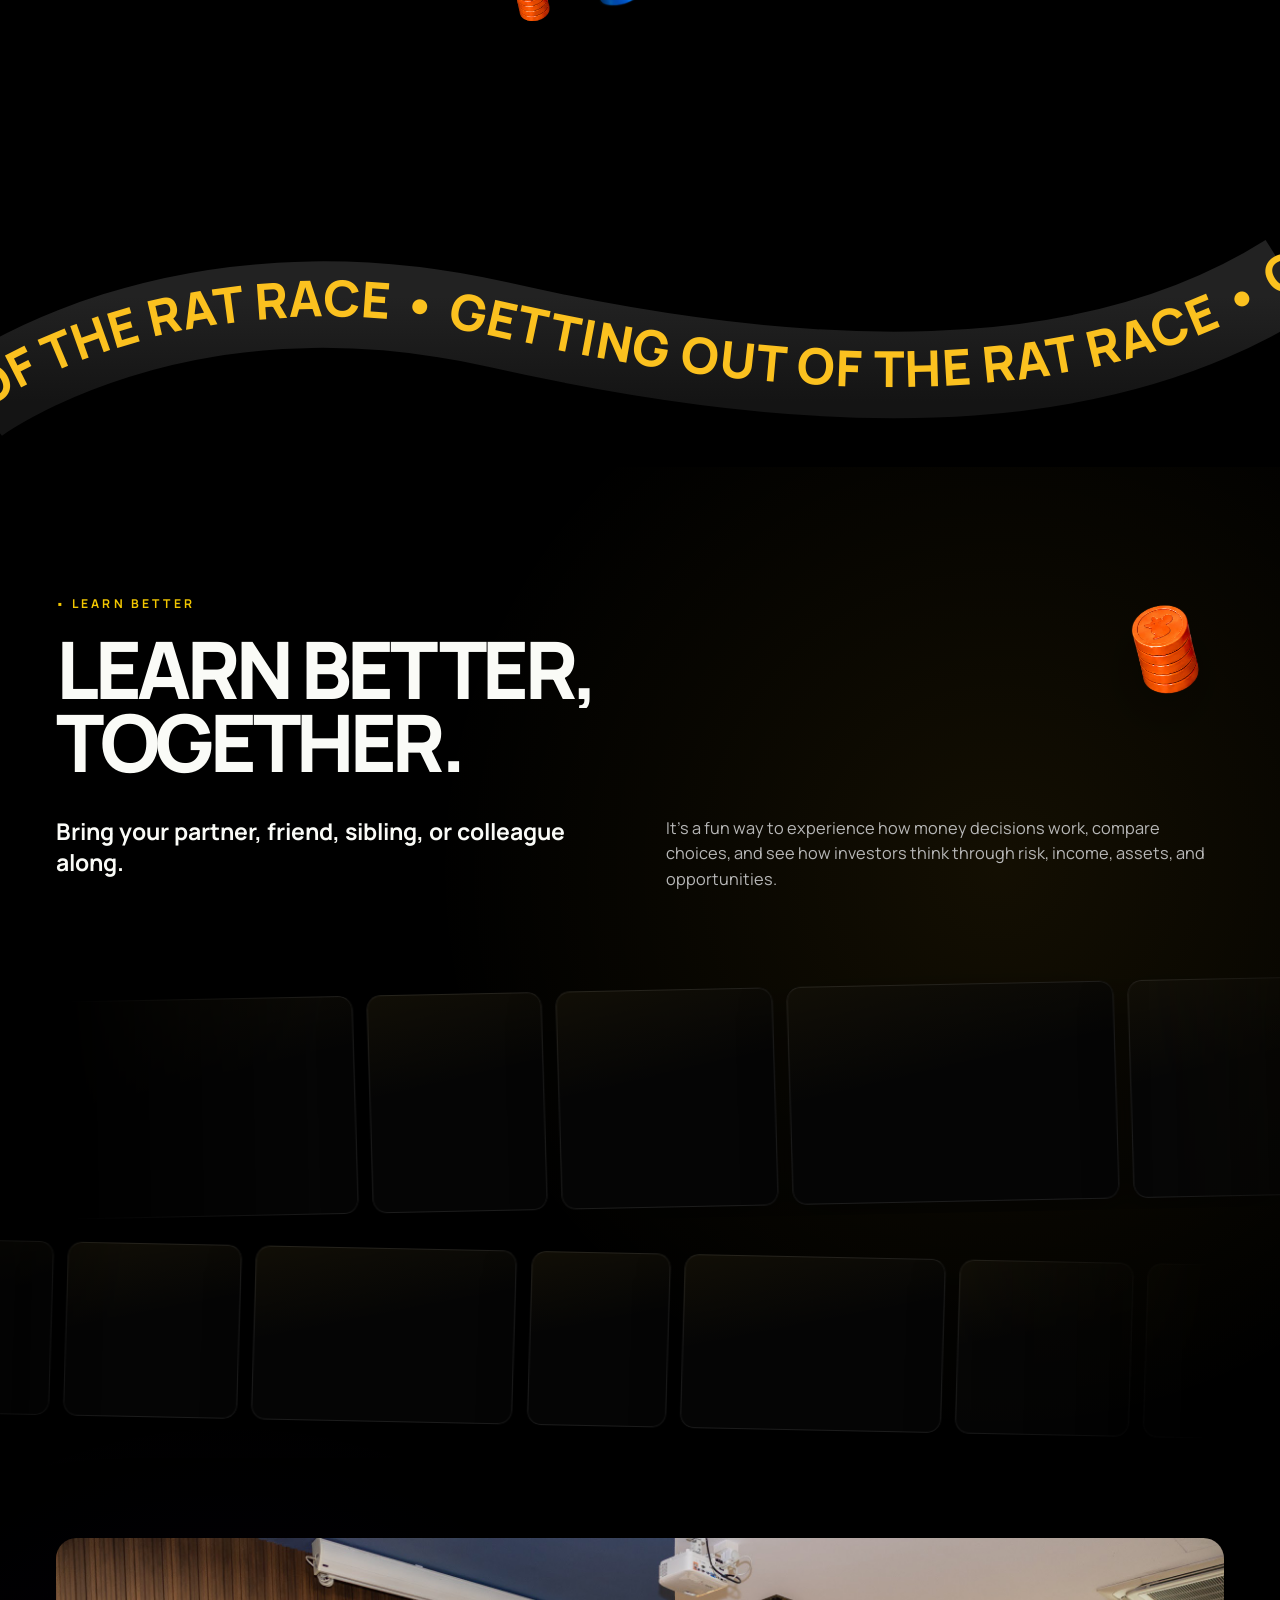
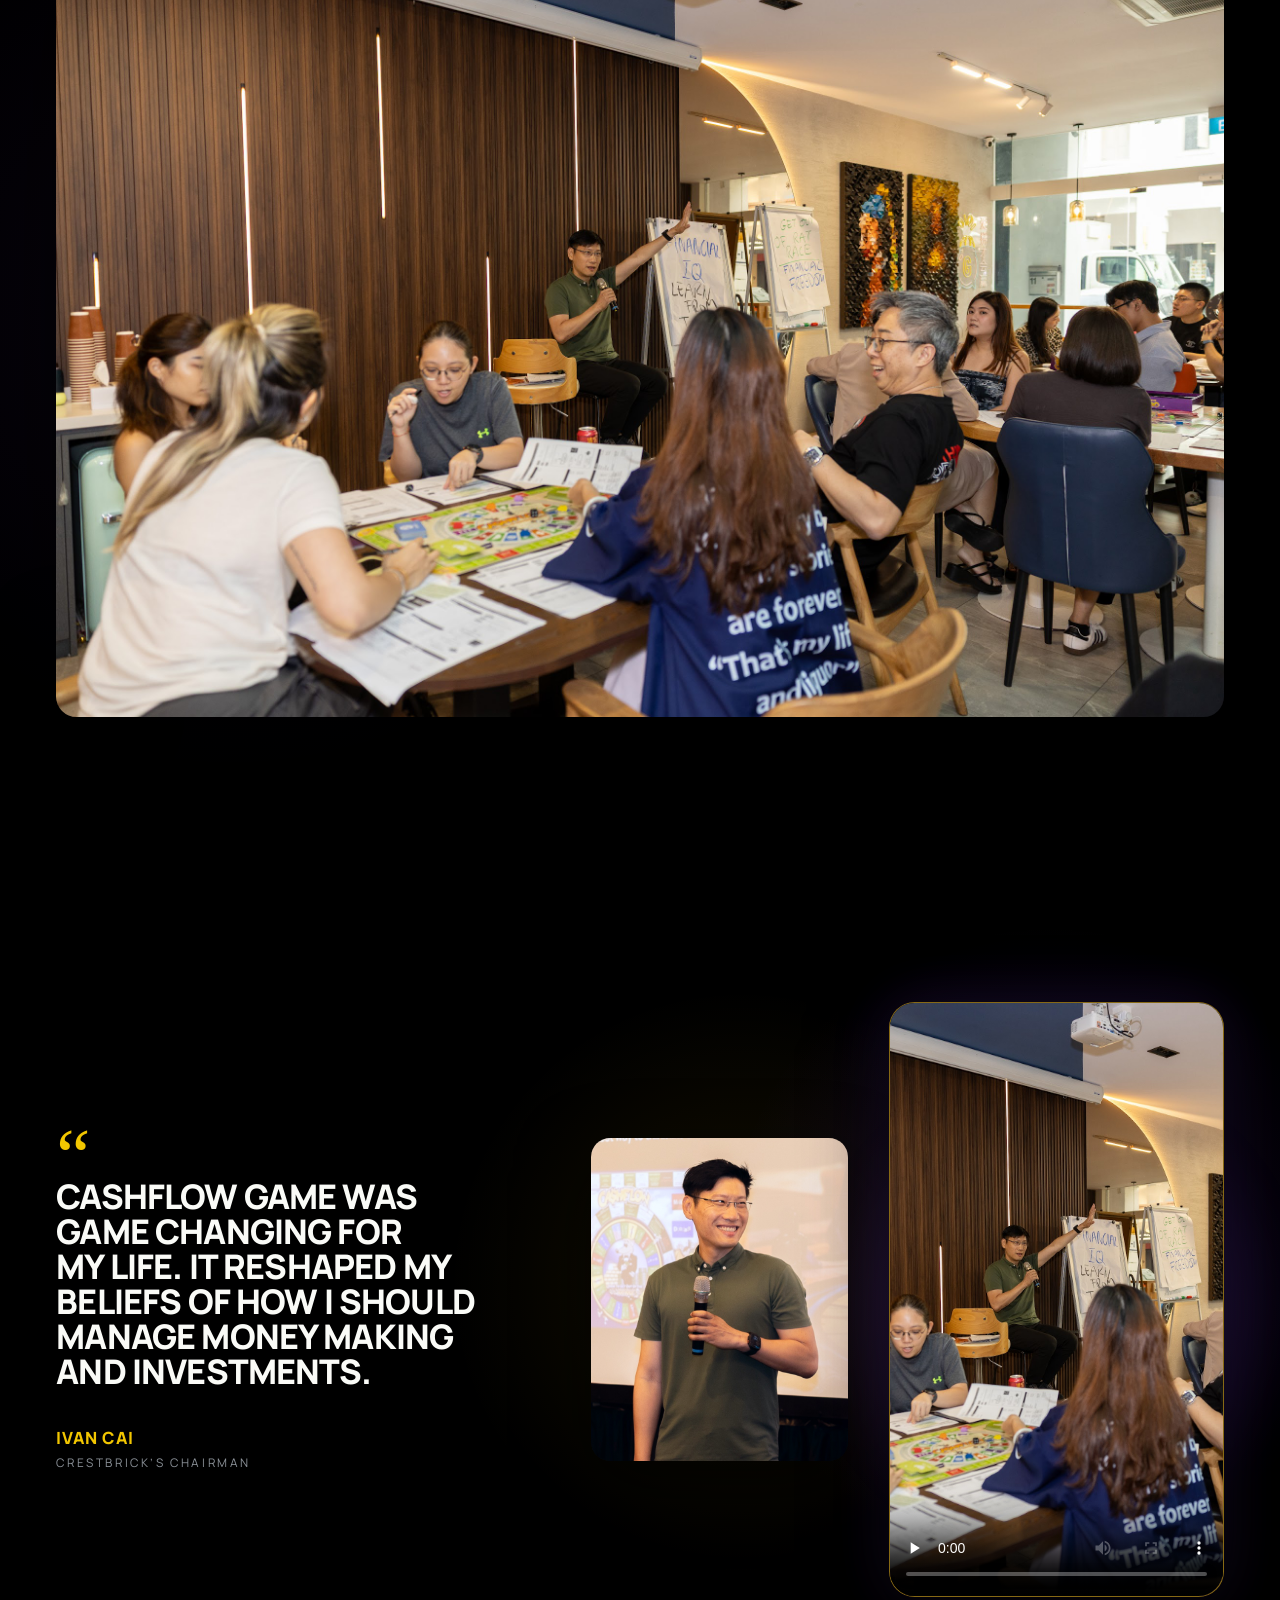
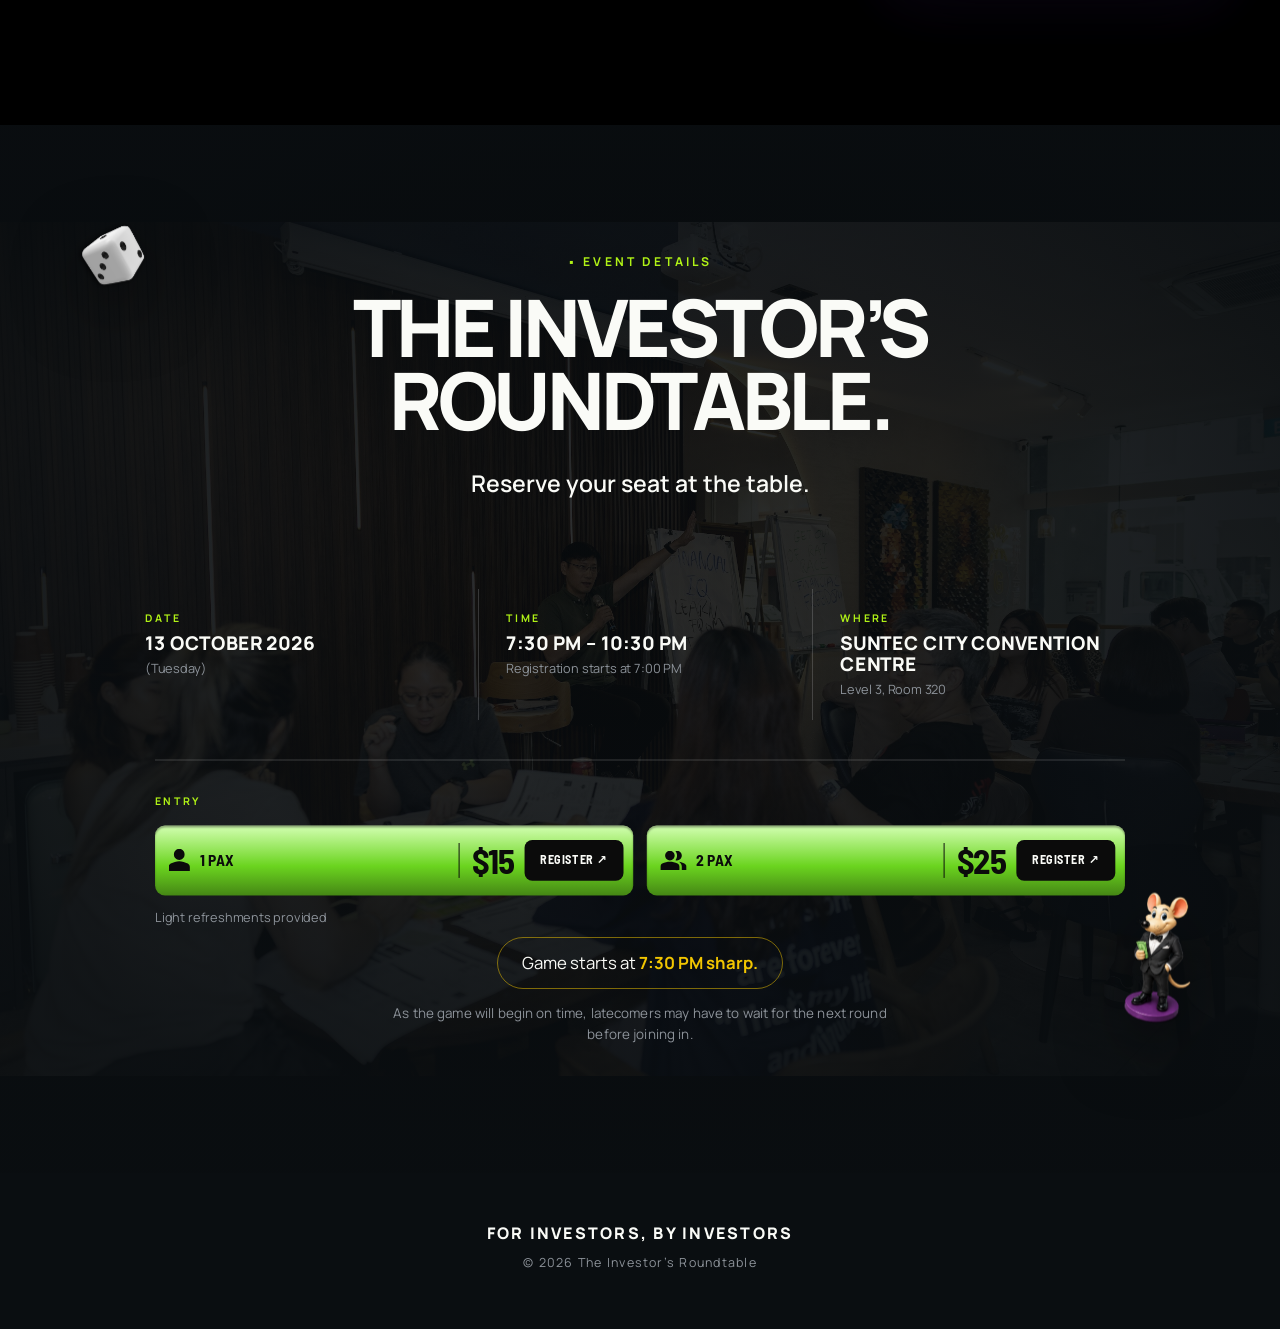
==== commit 01903cdb: "Restore native scroll and self-host event video" ====
--- a/site/index.html
+++ b/site/index.html
@@ -361,7 +361,7 @@
           poster="images/13-details-bg.jpg"
           aria-label="Cashflow Game Night video">
           <source
-            src="https://drive.usercontent.google.com/download?id=1M_2VpBBmivIPi3OROZBidzKBTDgzNh45&amp;export=download&amp;confirm=t"
+            src="media/cashflow-game-night.mp4"
             type="video/mp4">
           Your browser does not support HTML video.
         </video>
@@ -422,6 +422,6 @@
   <p class="foot__b">&copy; 2026 The Investor&rsquo;s Roundtable</p>
 </footer>
 
-<script src="app.js"></script>
+<script src="app.js?v=20260825-native-scroll"></script>
 </body>
 </html>
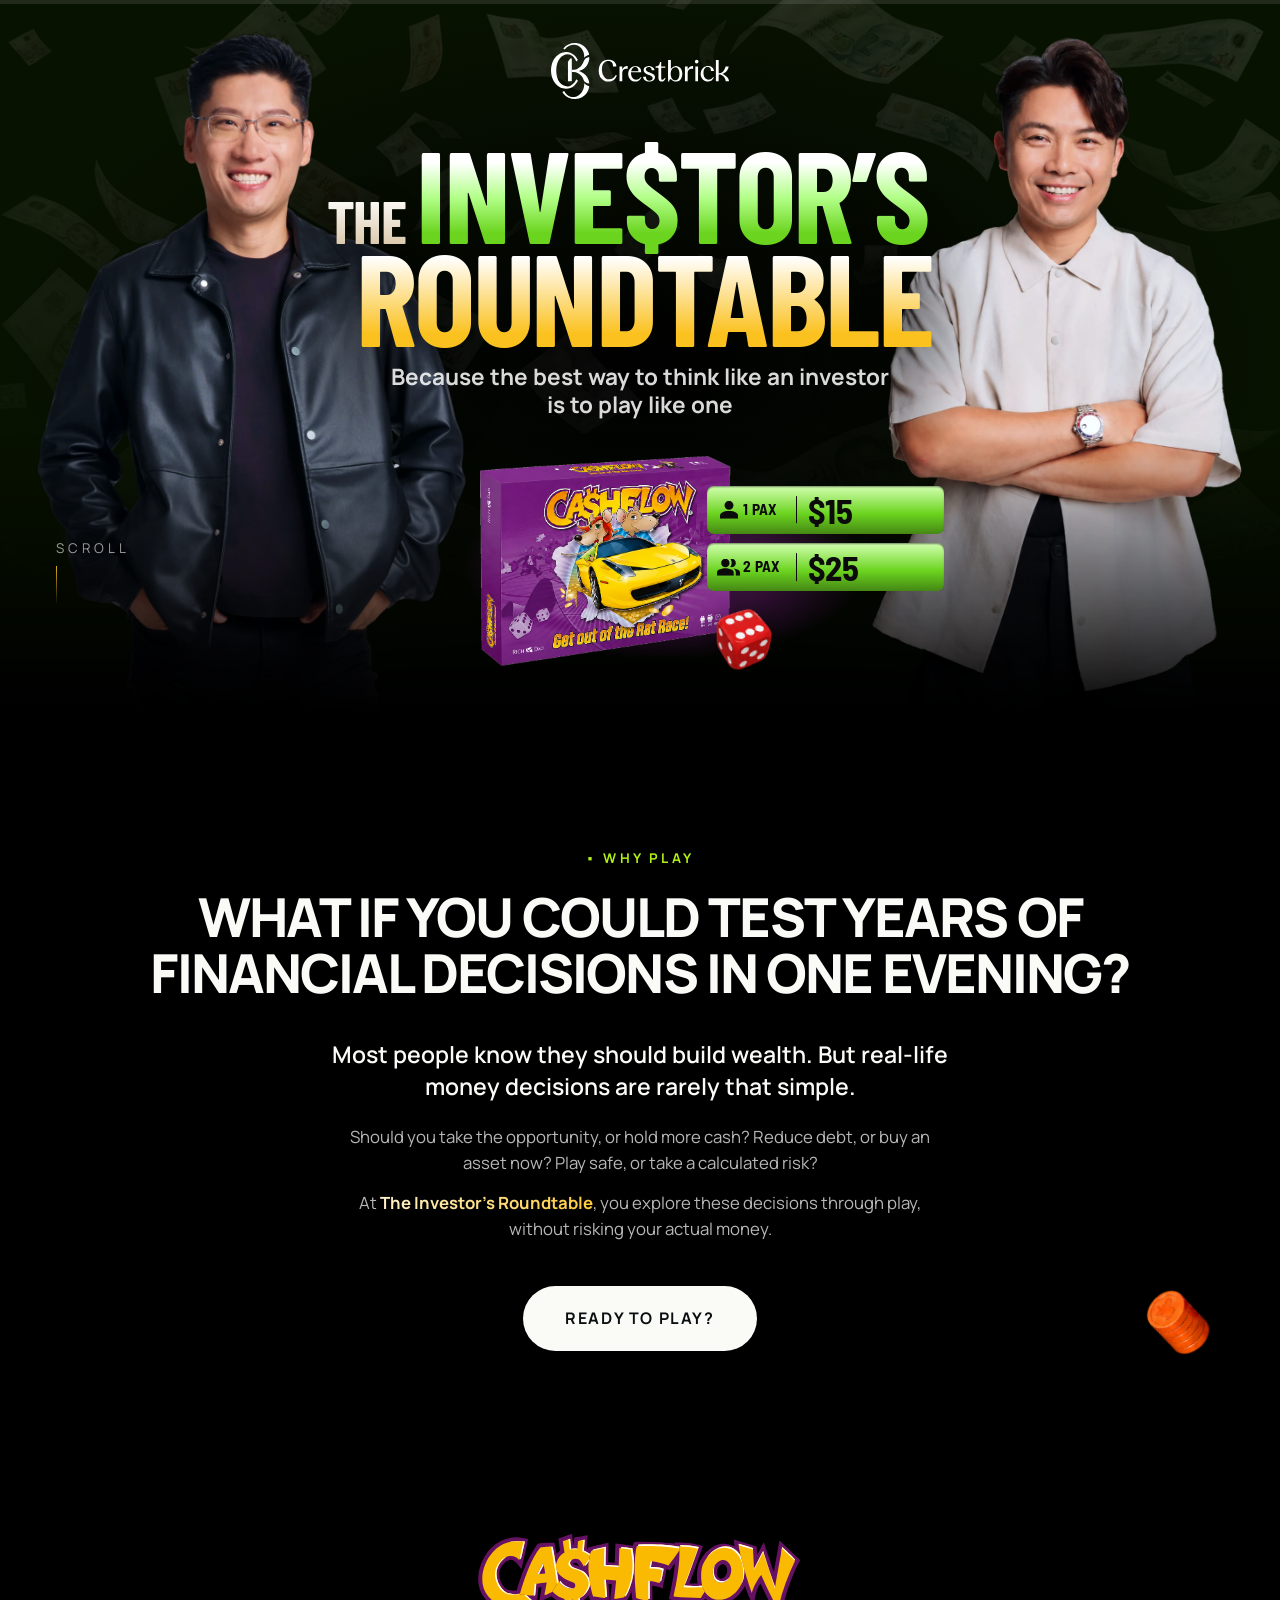
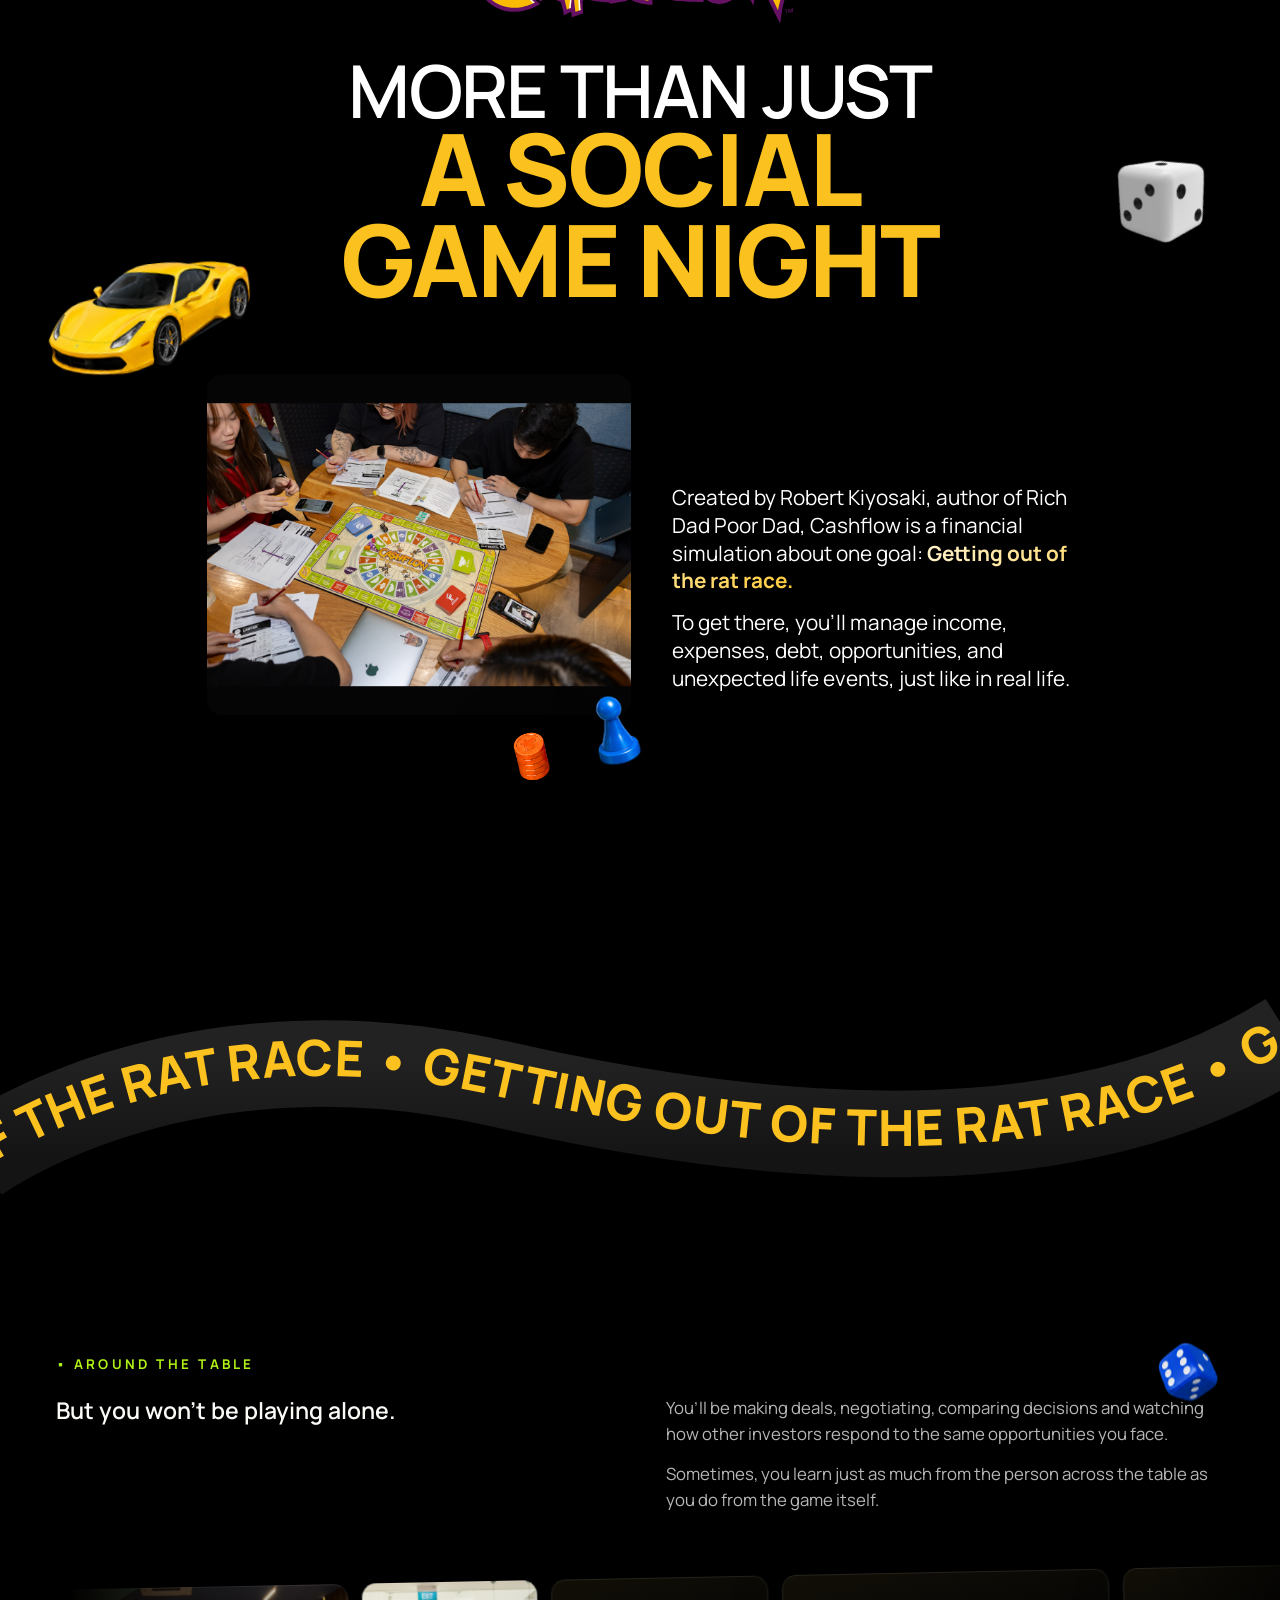
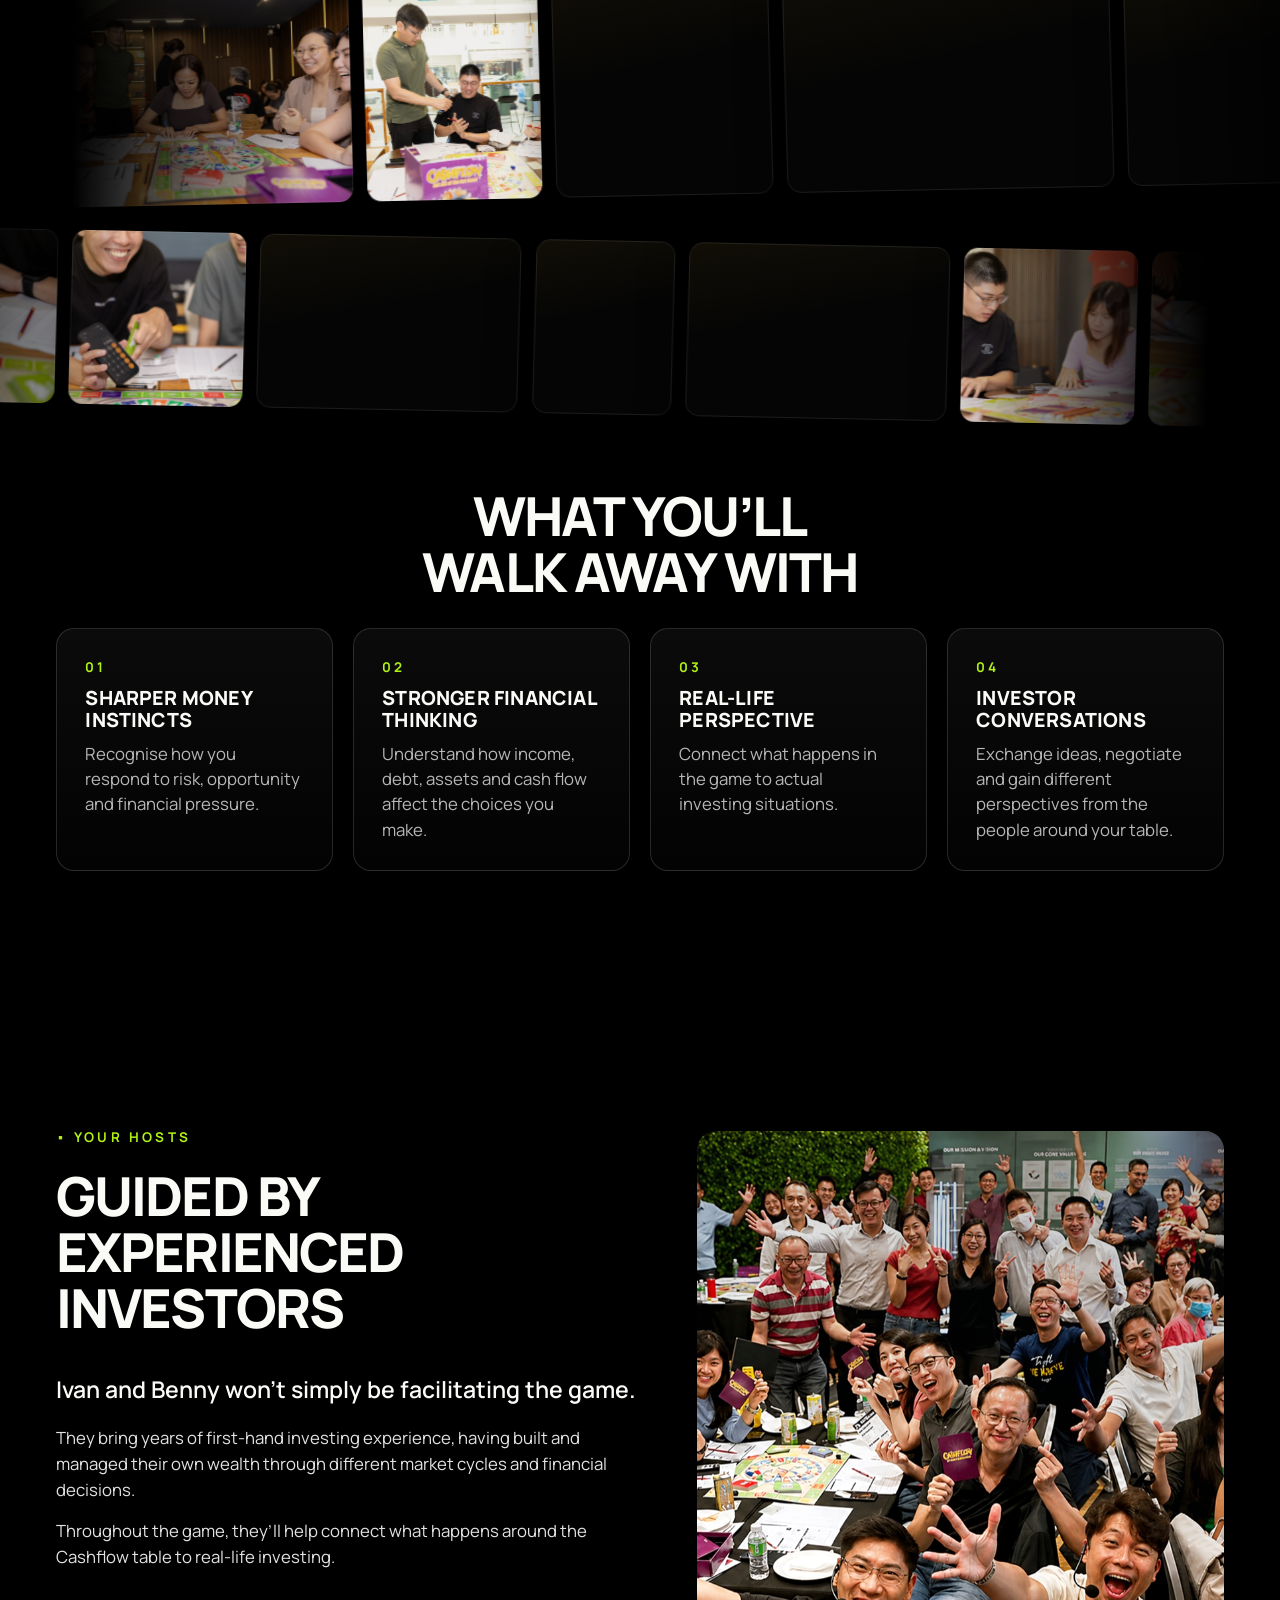
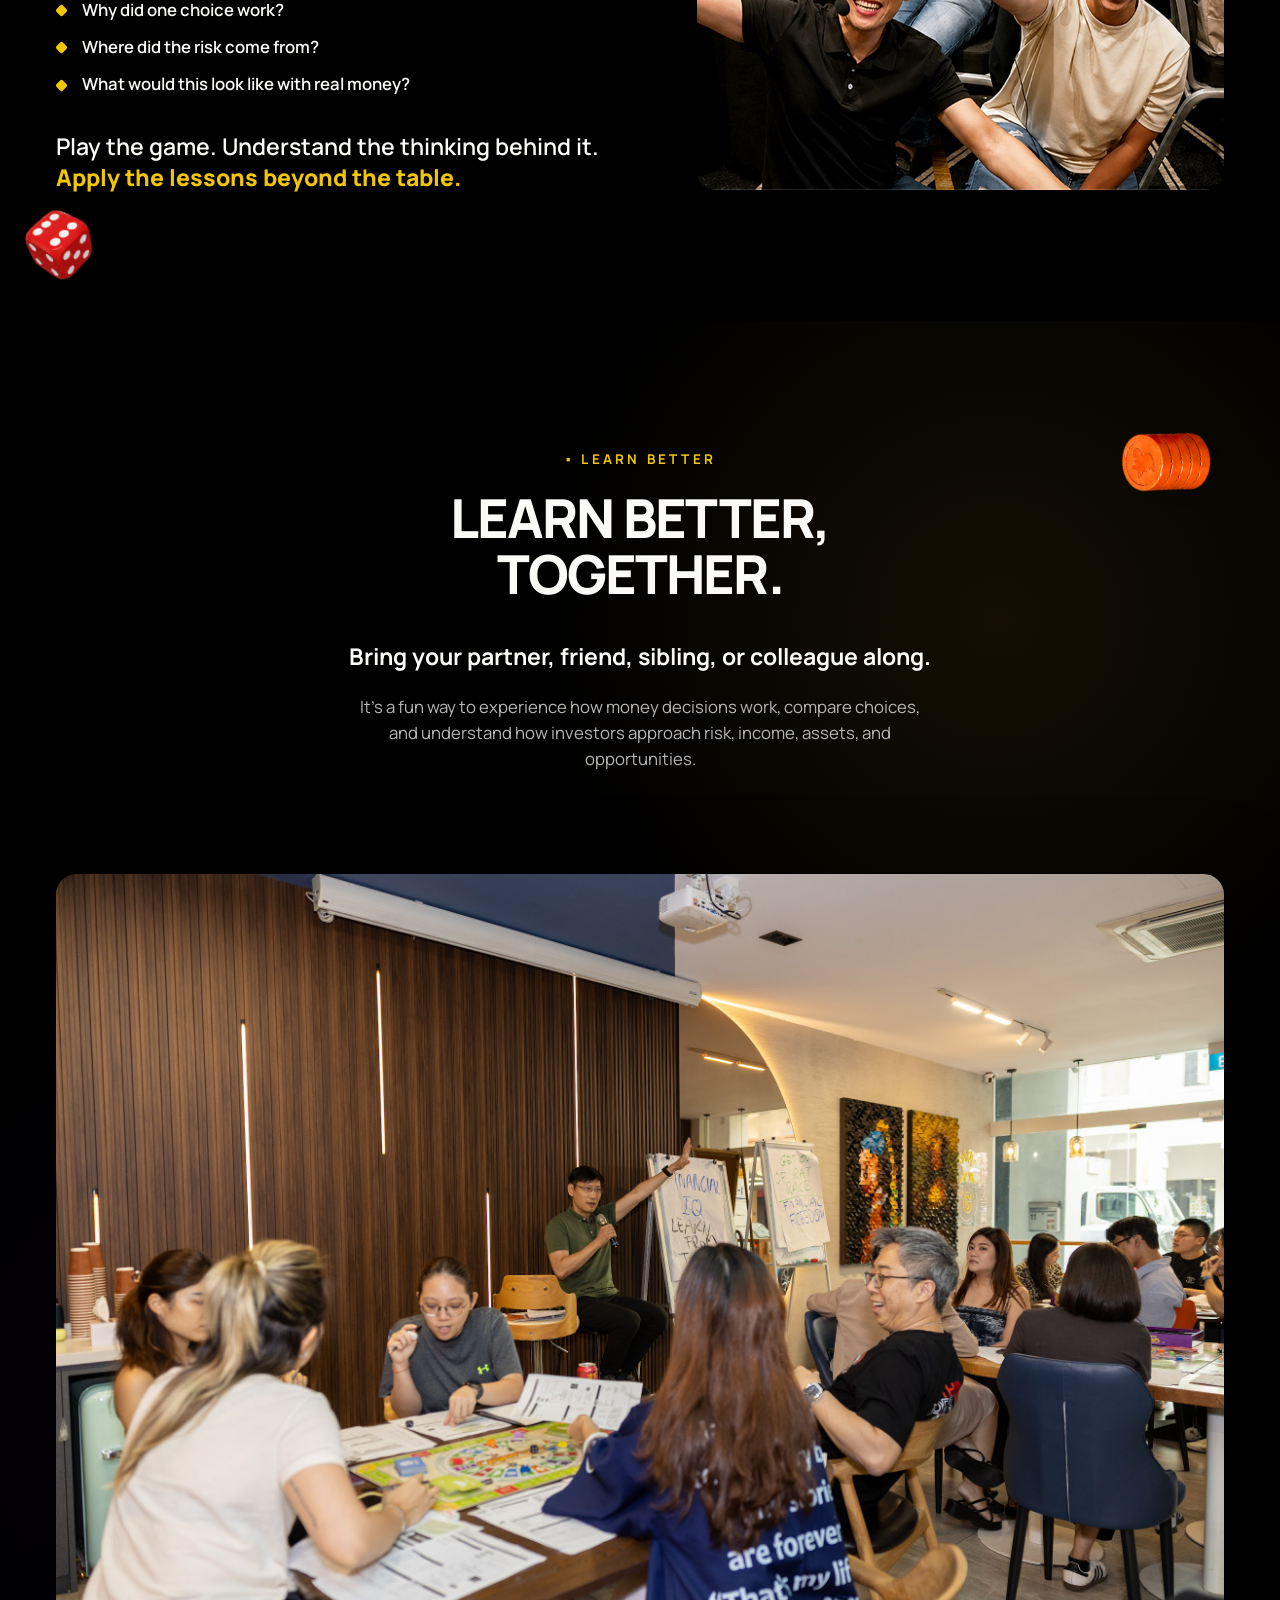
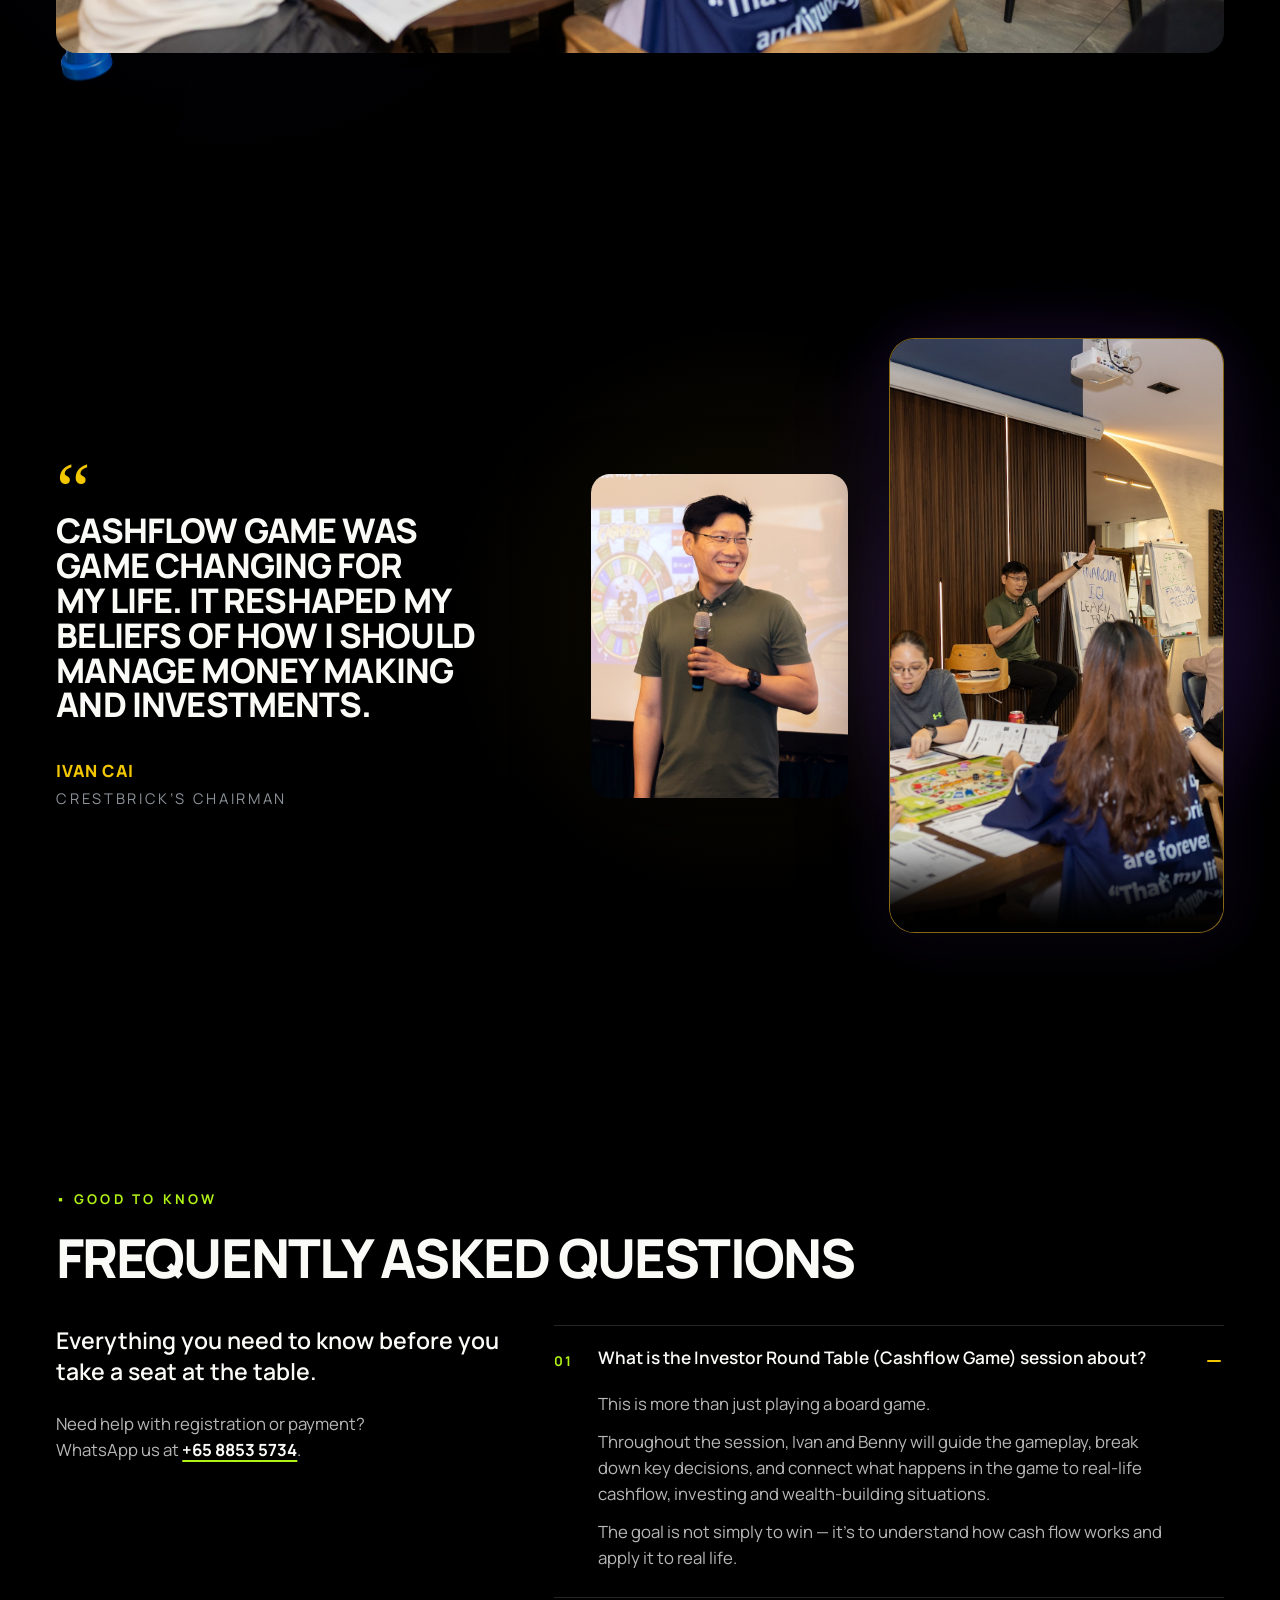
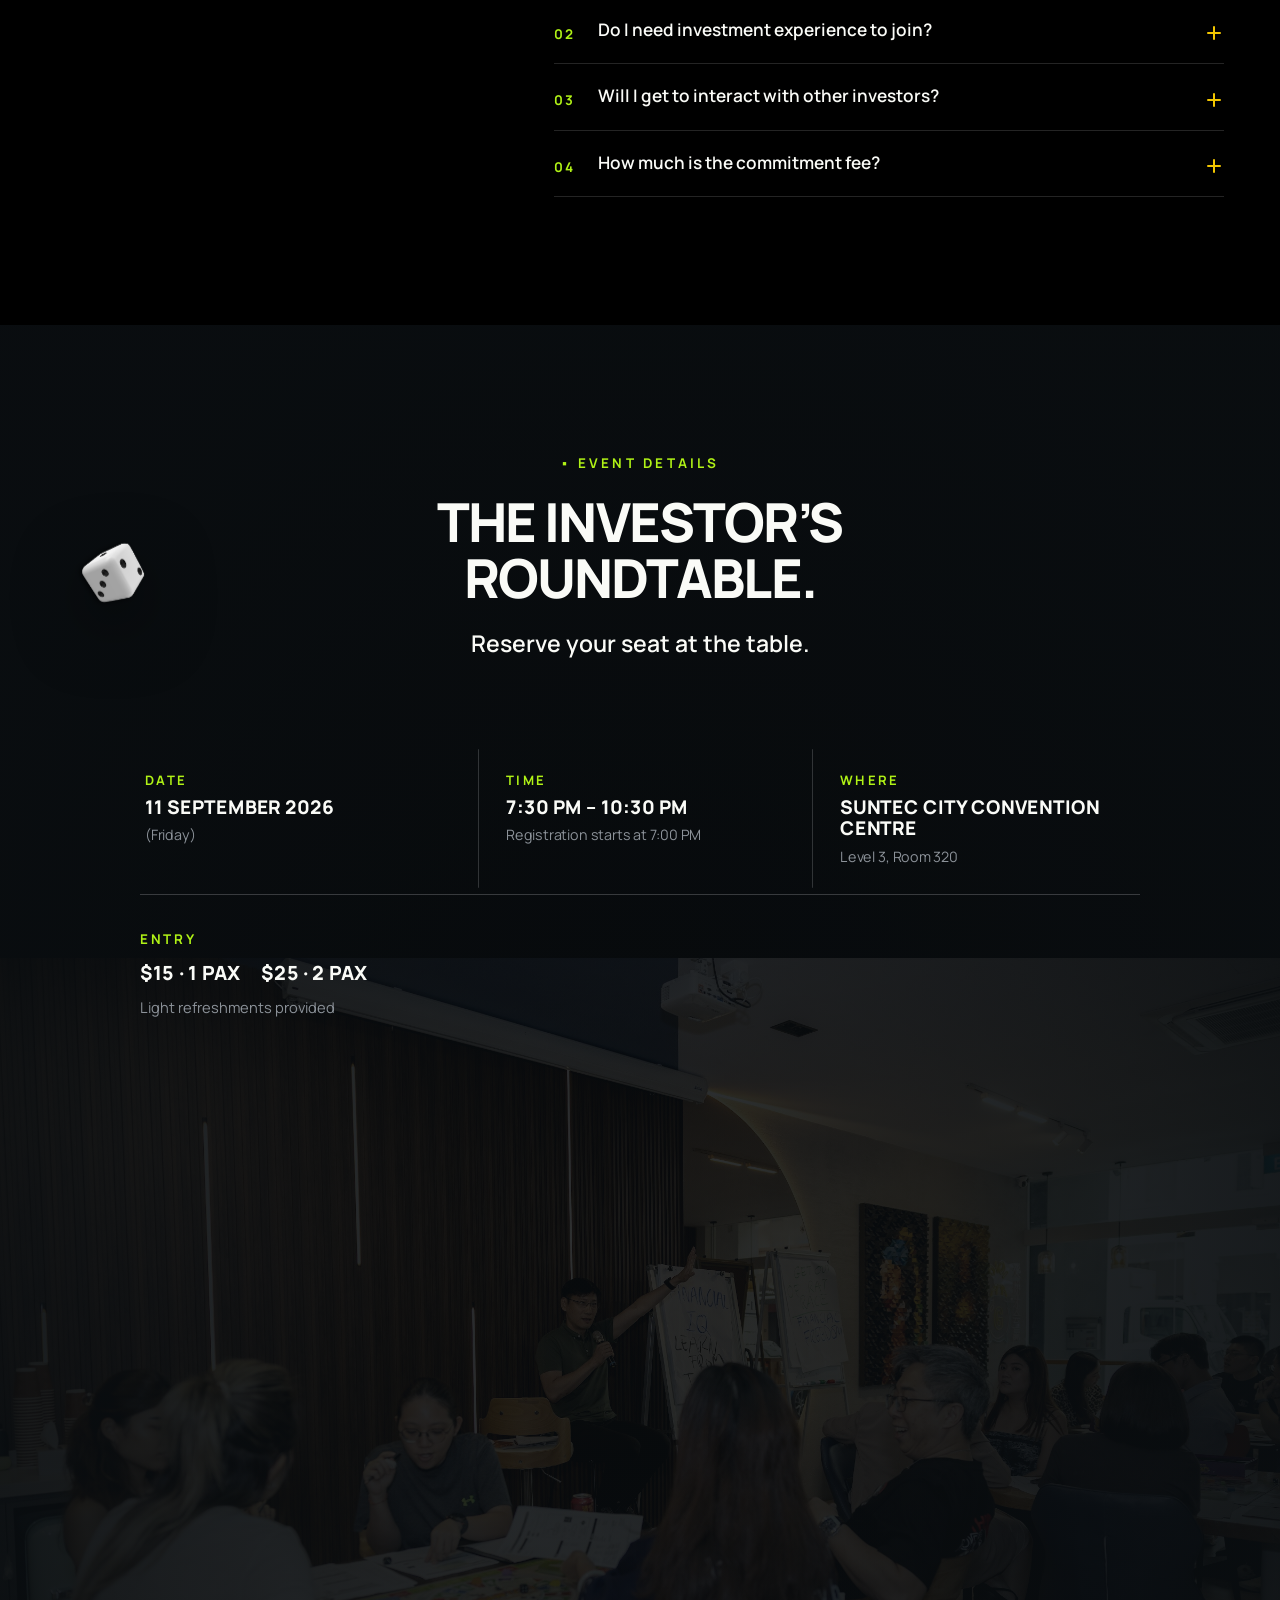
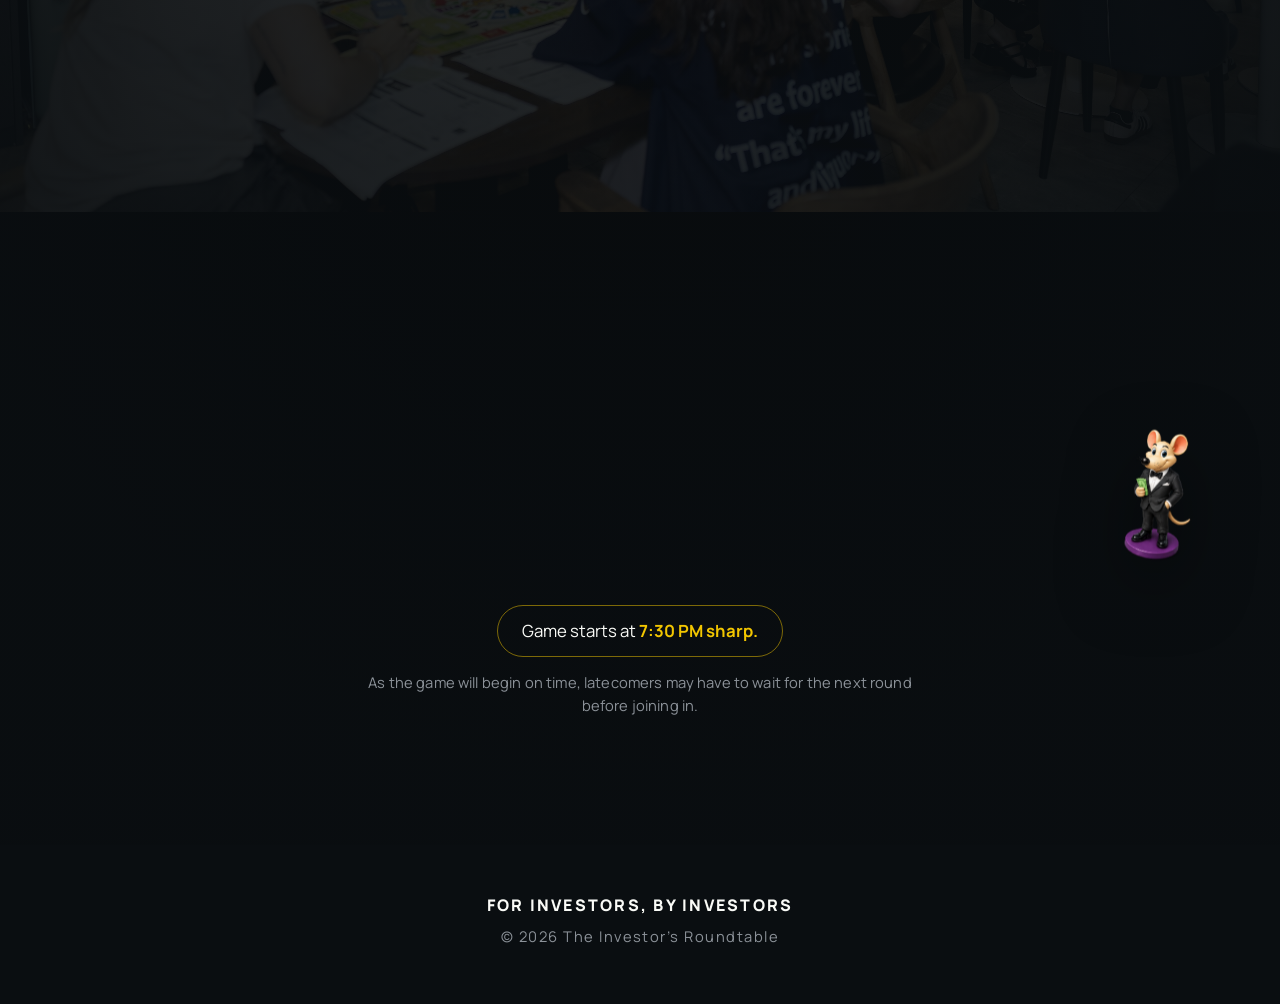
==== commit e7e86edb: "Split hosts section into copy and photo; register through the GHL form - "Your hosts": the crowd pho" ====
--- a/site/index.html
+++ b/site/index.html
@@ -90,23 +90,22 @@
       <img class="offer__die" src="Assets/cashflow-3d-items-transparent/05-dice-pair.png"
            alt="" aria-hidden="true" data-spin="70">
 
+      <!-- Both tickets are price DISPLAY now, not two competing calls to
+           action: registration and payment for either option happen in the one
+           embedded form at #details, so both pills point there. -->
       <a class="price" style="--i:0"
-         href="https://link.fastpaydirect.com/payment-link/6a8c0fd2f9c8c807930b9b08"
-         target="_blank" rel="noopener noreferrer"
-         aria-label="Register one ticket for 15 dollars">
+         href="#details"
+         aria-label="1 pax, 15 dollars — go to registration">
         <img class="price__ic" src="images/hero4/icon-1pax.svg" alt="" aria-hidden="true">
         <span class="price__k">1 pax</span>
         <b class="price__v">$15</b>
-        <span class="price__cta">Register <i aria-hidden="true">↗</i></span>
       </a>
       <a class="price price--two" style="--i:1"
-         href="https://link.fastpaydirect.com/payment-link/6a8c1243d6768df0544479a5"
-         target="_blank" rel="noopener noreferrer"
-         aria-label="Register two tickets for 25 dollars">
+         href="#details"
+         aria-label="2 pax, 25 dollars — go to registration">
         <img class="price__ic" src="images/hero4/icon-2pax.svg" alt="" aria-hidden="true">
         <span class="price__k">2 pax</span>
         <b class="price__v">$25</b>
-        <span class="price__cta">Register <i aria-hidden="true">↗</i></span>
       </a>
     </div>
 
@@ -138,6 +137,33 @@
   <div class="cue" aria-hidden="true"><span>Scroll</span><i></i></div>
 </section>
 
+<!-- ══ 1b · FIRST FOLD — the premise ══
+     A plain .sec / .wrap section built from the page's own type classes, so it
+     inherits the rise-on-enter and scrub behaviour for free. It deliberately
+     sits BETWEEN the two aspect-locked Figma compositions rather than inside
+     either of them: .hero and .night both position their children as
+     percentages of a fixed frame, so new copy cannot be added to them without
+     moving artwork. -->
+<section class="sec premise" id="why" data-scrub>
+  <img class="prop prop--p1" src="Assets/cashflow-3d-items-transparent/08-card-set.png" alt="" aria-hidden="true" data-depth="24">
+  <img class="prop prop--p2" src="Assets/cashflow-3d-items-transparent/10-chip-stacks.png" alt="" aria-hidden="true" data-depth="-20" data-spin="60">
+
+  <!-- Same skeleton as the showcase intro — label, house-scale .h2, then the
+       two-column lede/body split — so this section sets no type of its own. -->
+  <div class="wrap wrap--center premise__inner">
+    <p class="label">&#9642; Why play</p>
+    <h2 class="h2" data-split>What if you could test years of financial decisions in one evening?</h2>
+    <div class="cols">
+      <p class="lede">Most people know they should build wealth. But real-life money decisions are rarely that simple.</p>
+      <div class="cols__b">
+        <p class="body body--ink">Should you take the opportunity, or hold more cash? Reduce debt, or buy an asset now? Play safe, or take a calculated risk?</p>
+        <p class="body body--ink">At <b class="hi">The Investor&rsquo;s Roundtable</b>, you explore these decisions through play, without risking your actual money.</p>
+      </div>
+    </div>
+    <a class="pill pill--cta" href="#details"><span class="pill__in"><i>Ready to Play?</i><i>Ready to Play?</i></span></a>
+  </div>
+</section>
+
 <!-- ══ 2 · MORE THAN JUST — Figma node 3:39 ══ -->
 <section class="sec night" id="game" data-scrub>
   <img class="prop prop--n1" src="Assets/cashflow-3d-items-transparent/07-money-stacks.png" alt="" aria-hidden="true" data-depth="26">
@@ -164,8 +190,7 @@
     <div class="night__copy">
       <p class="body body--lg" style="--i:0">Created by Robert Kiyosaki, author of Rich Dad Poor Dad, Cashflow is a financial simulation about one goal: <b class="hi">Getting out of the rat race.</b></p>
       <p class="body body--lg" style="--i:1">To get there, you&rsquo;ll manage income, expenses, debt, opportunities, and unexpected life events, just like in real life.</p>
-      <p class="body body--lg" style="--i:2">You&rsquo;ll also see why property, when chosen and managed well, can be one of the most powerful assets in a wealth-building strategy.</p>
-      <p class="body body--lg" style="--i:3">It sounds simple. It&rsquo;s not. But that&rsquo;s what makes the learning so fun.</p>
+      <p class="body body--lg" style="--i:2">You&rsquo;ll also discover why property, when chosen and managed well, can be one of the most powerful assets in a wealth-building strategy.</p>
     </div>
   </div>
 
@@ -188,17 +213,25 @@
   </div>
 </section>
 
-<!-- ══ EDITORIAL PHOTO SHOWCASE ══ -->
-<section class="sec sec--showcase" id="together" data-scrub>
-  <img class="prop prop--v1" src="Assets/cashflow-3d-items-transparent/10-chip-stacks.png" alt="" aria-hidden="true" data-depth="24" data-spin="120">
-  <img class="prop prop--v2" src="Assets/cashflow-3d-items-transparent/06-pawn-set.png" alt="" aria-hidden="true" data-depth="-30">
-  <div class="wrap showcase__intro">
-    <p class="label">&#9642; Learn better</p>
-    <h2 class="h2 h2--ink" data-split>Learn Better,<br>Together.</h2>
+<!-- ══ 2b · WHAT YOU'LL WALK AWAY WITH ══
+     The three "you won't be playing alone" lines open this section instead of
+     sitting in .night__copy. .night is the aspect-locked 1440 × 1515 Figma
+     frame and its copy is absolutely positioned at top:43%; three more
+     paragraphs there would run straight into the ribbon at 83.17%. Here they
+     read as the bridge from the game itself to what it leaves you with. -->
+<section class="sec takeaway" id="takeaways" data-scrub>
+  <img class="prop prop--t1" src="Assets/cashflow-3d-items-transparent/08-card-set.png" alt="" aria-hidden="true" data-depth="22">
+
+  <div class="wrap takeaway__inner">
+    <p class="label">&#9642; Around the table</p>
+    <!-- Doc order, verbatim: the three "playing alone" lines lead, and the
+         WHAT YOU'LL WALK AWAY WITH heading follows them, introducing the four
+         cards. Only the type scale is the house one — the sequence is the doc's. -->
     <div class="cols">
-      <p class="lede lede--ink">Bring your partner, friend, sibling, or colleague along.</p>
+      <p class="lede">But you won&rsquo;t be playing alone.</p>
       <div class="cols__b">
-        <p class="body body--ink">It&rsquo;s a fun way to experience how money decisions work, compare choices, and see how investors think through risk, income, assets, and opportunities.</p>
+        <p class="body body--ink">You&rsquo;ll be making deals, negotiating, comparing decisions and watching how other investors respond to the same opportunities you face.</p>
+        <p class="body body--ink">Sometimes, you learn just as much from the person across the table as you do from the game itself.</p>
       </div>
     </div>
   </div>
@@ -324,6 +357,90 @@
             <img src="images/08-loose-1.jpg" alt="" loading="lazy" decoding="async">
           </figure>
         </div>
+      </div>
+    </div>
+  </div>
+
+  <!-- data-static: the harness would otherwise fade this block in on entry,
+       and the four cards are wanted visible at all times — no reveal. -->
+  <div class="wrap" data-static>
+    <h2 class="h2" data-split>What You&rsquo;ll<br>Walk Away With</h2>
+    <div class="takeaway__grid">
+      <article class="tak" style="--i:0">
+        <span class="tak__n">01</span>
+        <h3 class="tak__h">Sharper Money Instincts</h3>
+        <p class="tak__p">Recognise how you respond to risk, opportunity and financial pressure.</p>
+      </article>
+      <article class="tak" style="--i:1">
+        <span class="tak__n">02</span>
+        <h3 class="tak__h">Stronger Financial Thinking</h3>
+        <p class="tak__p">Understand how income, debt, assets and cash flow affect the choices you make.</p>
+      </article>
+      <article class="tak" style="--i:2">
+        <span class="tak__n">03</span>
+        <h3 class="tak__h">Real-Life Perspective</h3>
+        <p class="tak__p">Connect what happens in the game to actual investing situations.</p>
+      </article>
+      <article class="tak" style="--i:3">
+        <span class="tak__n">04</span>
+        <h3 class="tak__h">Investor Conversations</h3>
+        <p class="tak__p">Exchange ideas, negotiate and gain different perspectives from the people around your table.</p>
+      </article>
+    </div>
+  </div>
+</section>
+
+<!-- ══ 3 · THIRD FOLD — guided by experienced investors ══
+     Copy on the left, the room on the right. The photo used to be a full-bleed
+     backdrop under the copy; it is now a card beside it, cropped from its
+     bottom-right corner so Ivan and Benny — the two with headsets — stay in
+     frame at every column width. The crowd behind them is what gets cut. -->
+<section class="sec guides" id="hosts" data-scrub>
+  <img class="prop prop--g1" src="Assets/cashflow-3d-items-transparent/05-dice-pair.png" alt="" aria-hidden="true" data-depth="-24" data-spin="-80">
+
+  <div class="wrap guides__inner">
+    <div class="guides__grid">
+      <div class="guides__text">
+        <p class="label">&#9642; Your hosts</p>
+        <h2 class="h2" data-split>Guided By<br>Experienced Investors</h2>
+        <div class="guides__copy">
+          <p class="lede">Ivan and Benny won&rsquo;t simply be facilitating the game.</p>
+          <p class="body body--ink">They bring years of first-hand investing experience, having built and managed their own wealth through different market cycles and financial decisions.</p>
+          <p class="body body--ink">Throughout the game, they&rsquo;ll help connect what happens around the Cashflow table to real-life investing.</p>
+
+          <ul class="asks asks--gold">
+            <li>Why did one choice work?</li>
+            <li>Where did the risk come from?</li>
+            <li>What would this look like with real money?</li>
+          </ul>
+
+          <p class="guides__kicker">Play the game. Understand the thinking behind it. <b>Apply the lessons beyond the table.</b></p>
+        </div>
+      </div>
+
+      <!-- Swap the file at images/16-hosts-bg.jpg to change the photo; nothing
+           else references it. Keep the hosts in the bottom-right of the source:
+           that is the corner the CSS crop anchors to. -->
+      <figure class="slot guides__photo">
+        <img src="images/16-hosts-bg.jpg"
+             alt="Ivan and Benny, headsets on, in front of the Cashflow community at the end of a game night."
+             loading="lazy" decoding="async">
+      </figure>
+    </div>
+  </div>
+</section>
+
+<!-- ══ EDITORIAL PHOTO SHOWCASE ══ -->
+<section class="sec sec--showcase" id="together" data-scrub>
+  <img class="prop prop--v1" src="Assets/cashflow-3d-items-transparent/10-chip-stacks.png" alt="" aria-hidden="true" data-depth="24" data-spin="120">
+  <img class="prop prop--v2" src="Assets/cashflow-3d-items-transparent/06-pawn-set.png" alt="" aria-hidden="true" data-depth="-30">
+  <div class="wrap wrap--center showcase__intro">
+    <p class="label">&#9642; Learn better</p>
+    <h2 class="h2 h2--ink" data-split>Learn Better,<br>Together.</h2>
+    <div class="cols">
+      <p class="lede lede--ink">Bring your partner, friend, sibling, or colleague along.</p>
+      <div class="cols__b">
+        <p class="body body--ink">It&rsquo;s a fun way to experience how money decisions work, compare choices, and understand how investors approach risk, income, assets, and opportunities.</p>
       </div>
     </div>
   </div>
@@ -370,6 +487,61 @@
   </div>
 </section>
 
+<!-- ══ FAQ ══
+     Native <details>/<summary>, so the disclosure works with no JS, is
+     keyboard-operable, and each summary is a full-width ≥ 44px tap target.
+     The first one is open so the block never reads as an empty list.
+     Layout is the page's own .cols split: intro copy and the WhatsApp line in
+     the lede column, the list in the body column. -->
+<section class="sec faq" id="faq">
+  <div class="wrap faq__inner">
+    <p class="label">&#9642; Good to know</p>
+    <h2 class="h2" data-split>Frequently Asked Questions</h2>
+
+    <div class="cols faq__cols">
+      <div class="faq__aside">
+        <p class="lede">Everything you need to know before you take a seat at the table.</p>
+        <p class="body body--ink faq__help">Need help with registration or payment? WhatsApp us at <a href="https://wa.me/6588535734" rel="noopener">+65 8853 5734</a>.</p>
+      </div>
+
+      <div class="faq__list">
+        <details class="qa" open>
+          <summary class="qa__q"><span class="qa__n">01</span><span class="qa__t">What is the Investor Round Table (Cashflow Game) session about?</span><i class="qa__i" aria-hidden="true"></i></summary>
+          <div class="qa__a">
+            <p>This is more than just playing a board game.</p>
+            <p>Throughout the session, Ivan and Benny will guide the gameplay, break down key decisions, and connect what happens in the game to real-life cashflow, investing and wealth-building situations.</p>
+            <p>The goal is not simply to win &mdash; it&rsquo;s to understand how cash flow works and apply it to real life.</p>
+          </div>
+        </details>
+
+        <details class="qa">
+          <summary class="qa__q"><span class="qa__n">02</span><span class="qa__t">Do I need investment experience to join?</span><i class="qa__i" aria-hidden="true"></i></summary>
+          <div class="qa__a">
+            <p>No. The session is suitable for both beginners and experienced investors.</p>
+            <p>You&rsquo;ll explore practical concepts such as cashflow, assets, liabilities, leverage, risk and opportunity in an interactive and easy-to-understand environment.</p>
+          </div>
+        </details>
+
+        <details class="qa">
+          <summary class="qa__q"><span class="qa__n">03</span><span class="qa__t">Will I get to interact with other investors?</span><i class="qa__i" aria-hidden="true"></i></summary>
+          <div class="qa__a">
+            <p>Yes. That&rsquo;s part of the Investor Round Table experience.</p>
+            <p>You&rsquo;ll play, discuss, negotiate and make decisions together with other participants &mdash; learning not only from Ivan and Benny, but also from the different perspectives around your table.</p>
+          </div>
+        </details>
+
+        <details class="qa">
+          <summary class="qa__q"><span class="qa__n">04</span><span class="qa__t">How much is the commitment fee?</span><i class="qa__i" aria-hidden="true"></i></summary>
+          <div class="qa__a">
+            <p>The commitment fee is <b>$15</b> for 1 pax and <b>$25</b> for 2 pax. If you&rsquo;re bringing a plus one, please register and make payment for your partner as well.</p>
+            <p>The fee helps us secure your seat and prepare the session accordingly. All payments are non-refundable. Light refreshments will be provided.</p>
+          </div>
+        </details>
+      </div>
+    </div>
+  </div>
+</section>
+
 <!-- ══ EVENT DETAILS ══ -->
 <section class="sec details" id="details" data-scrub="in">
   <figure class="slot details__bg" data-slot="13-details-bg"><img src="images/13-details-bg.jpg" alt="The full room, tables and players."></figure>
@@ -383,32 +555,37 @@
     <p class="lede">Reserve your seat at the table.</p>
 
     <div class="statgrid">
-      <div class="stat" style="--i:0"><span class="stat__k">Date</span><b>13 October 2026</b><i>(Tuesday)</i></div>
+      <div class="stat" style="--i:0"><span class="stat__k">Date</span><b>11 September 2026</b><i>(Friday)</i></div>
       <div class="stat" style="--i:1"><span class="stat__k">Time</span><b>7:30 PM &ndash; 10:30 PM</b><i>Registration starts at 7:00 PM</i></div>
       <div class="stat" style="--i:2"><span class="stat__k">Where</span><b>Suntec City Convention Centre</b><i>Level 3, Room 320</i></div>
       <div class="stat stat--entry" style="--i:3">
         <span class="stat__k">Entry</span>
-        <div class="entry-options">
-          <a class="entry-ticket"
-             href="https://link.fastpaydirect.com/payment-link/6a8c0fd2f9c8c807930b9b08"
-             target="_blank" rel="noopener noreferrer"
-             aria-label="Register one ticket for 15 dollars">
-            <img class="entry-ticket__ic" src="images/hero4/icon-1pax.svg" alt="" aria-hidden="true">
-            <span class="entry-ticket__pax">1 pax</span>
-            <strong class="entry-ticket__price">$15</strong>
-            <span class="entry-ticket__cta">Register <span aria-hidden="true">↗</span></span>
-          </a>
-          <a class="entry-ticket"
-             href="https://link.fastpaydirect.com/payment-link/6a8c1243d6768df0544479a5"
-             target="_blank" rel="noopener noreferrer"
-             aria-label="Register two tickets for 25 dollars">
-            <img class="entry-ticket__ic entry-ticket__ic--two" src="images/hero4/icon-2pax.svg" alt="" aria-hidden="true">
-            <span class="entry-ticket__pax">2 pax</span>
-            <strong class="entry-ticket__price">$25</strong>
-            <span class="entry-ticket__cta">Register <span aria-hidden="true">↗</span></span>
-          </a>
+        <b>$15 &middot; 1 pax &nbsp; &nbsp; $25 &middot; 2 pax</b>
+        <i class="entry-note">Light refreshments provided</i>
+        <!-- Registering and paying both happen inside this form now, so the two
+             fastpaydirect links that used to sit here are gone. GHL's
+             form_embed.js (end of <body>) listens for the form's own postMessage
+             and writes an explicit px height onto the iframe; the inline height
+             is only what shows if that script never loads, so it is the form's
+             full data-height rather than a guess. -->
+        <div class="entry-form">
+          <iframe
+            src="https://api.leadconnectorhq.com/widget/form/w7kI51nYMyGytQtdXI7y"
+            style="width:100%;height:1118px;border:none;border-radius:8px"
+            id="inline-w7kI51nYMyGytQtdXI7y"
+            data-layout="{'id':'INLINE'}"
+            data-trigger-type="alwaysShow"
+            data-trigger-value=""
+            data-activation-type="alwaysActivated"
+            data-activation-value=""
+            data-deactivation-type="neverDeactivate"
+            data-deactivation-value=""
+            data-form-name="Investor&rsquo;s Roundtable Sep 2026"
+            data-height="1118"
+            data-layout-iframe-id="inline-w7kI51nYMyGytQtdXI7y"
+            data-form-id="w7kI51nYMyGytQtdXI7y"
+            title="Investor&rsquo;s Roundtable Sep 2026"></iframe>
         </div>
-        <i class="entry-note">Light refreshments provided</i>
       </div>
     </div>
 
@@ -416,12 +593,14 @@
     <p class="fineprint">As the game will begin on time, latecomers may have to wait for the next round before joining in.</p>
   </div>
 </section>
+
 
 <footer class="foot">
   <p class="foot__a">For Investors, By Investors</p>
   <p class="foot__b">&copy; 2026 The Investor&rsquo;s Roundtable</p>
 </footer>
 
+<script src="https://link.msgsndr.com/js/form_embed.js"></script>
 <script src="app.js?v=20260825-native-scroll"></script>
 </body>
 </html>
--- a/site/styles.css
+++ b/site/styles.css
@@ -39,6 +39,12 @@
   --f-body: "Manrope", system-ui, sans-serif;
   --f-mono: "Manrope", ui-monospace, monospace;
 
+  /* type scale — one set of sizes so nothing on a phone drops under ~13px for
+     a label or ~16px for copy. Root is 17px on desktop and 16px on phones. */
+  --fs-body:  1.05rem;   /* copy: 17.9px desktop, 16.8px phone */
+  --fs-small: .92rem;    /* notes, captions, footer line: 15.6 / 14.7 */
+  --fs-label: .84rem;    /* uppercase mono eyebrows and numbering: 14.3 / 13.4 */
+
   --pad: clamp(18px, 4.4vw, 64px);
   --maxw: 1320px;
   --r: clamp(16px, 2.2vw, 30px);
@@ -77,15 +83,17 @@
 }
 
 /* ══════════ TYPE ══════════ */
+/* Caps, but sized to lead the section rather than swallow it — roughly half
+   the old display scale. */
 .h2{
   font-family:var(--f-disp); font-weight:800; text-transform:uppercase;
-  font-size:clamp(2.3rem, 6.2vw, 5.6rem); line-height:.92; letter-spacing:-.055em;
+  font-size:clamp(1.9rem, 4.2vw, 3.4rem); line-height:1.04; letter-spacing:-.035em;
   margin:0 0 .4em; color:var(--white);
 }
 .h2--ink{ color:var(--white); }
 
 .label{
-  font-family:var(--f-mono); font-weight:700; font-size:.76rem; letter-spacing:.26em;
+  font-family:var(--f-mono); font-weight:700; font-size:var(--fs-label); letter-spacing:.24em;
   text-transform:uppercase; color:var(--lime); margin:0 0 1.5em;
 }
 .sec--bone .label{ color:var(--gold); }
@@ -94,11 +102,11 @@
   margin:0; max-width:42ch; font-weight:600;
 }
 .lede--ink{ color:var(--white); font-weight:700; }
-.body{ color:var(--grey); margin:0 0 .85em; max-width:58ch; font-size:1.02rem; }
+.body{ color:var(--grey); margin:0 0 .85em; max-width:58ch; font-size:var(--fs-body); }
 .body:last-child{ margin-bottom:0; }
 .body--ink{ color:#b7b7b7; opacity:1; font-weight:400; }
 .fineprint{
-  font-family:var(--f-mono); font-size:.84rem; line-height:1.55; color:var(--grey);
+  font-family:var(--f-mono); font-size:var(--fs-small); line-height:1.55; color:var(--grey);
   max-width:64ch; margin:14px auto 0; letter-spacing:.01em;
 }
 
@@ -111,6 +119,20 @@
   margin-top:clamp(22px,3vw,44px);
 }
 .cols__b{ display:grid; gap:0; align-content:start; }
+/* centred sections: label, heading and copy stack on one axis, and the
+   two-column lede/body split collapses to a single measured column */
+.wrap--center{ text-align:center; }
+.wrap--center .h2,
+.wrap--center .lede,
+.wrap--center .body{ margin-inline:auto; }
+.wrap--center .cols{
+  grid-template-columns:minmax(0,1fr); justify-items:center;
+  gap:clamp(14px,1.8vw,22px); max-width:62ch; margin-inline:auto;
+}
+.wrap--center .cols__b{ justify-items:center; }
+.wrap--center .lede{ max-width:46ch; }
+/* the question list keeps its bullets and left edge, centred as one block */
+.wrap--center .asks{ display:inline-grid; text-align:left; }
 
 /* ══════════ NAV ══════════ */
 .nav{
@@ -145,14 +167,14 @@
 
 .pill{
   display:inline-flex; align-items:center; justify-content:center; text-decoration:none;
-  font-family:var(--f-mono); font-weight:700; font-size:.8rem; letter-spacing:.16em; text-transform:uppercase;
+  font-family:var(--f-mono); font-weight:700; font-size:.88rem; letter-spacing:.16em; text-transform:uppercase;
   border-radius:99px; padding:11px 20px; white-space:nowrap; transition:.22s var(--ease);
 }
 .pill--white{ background:var(--white); color:var(--ink); }
 .pill--white:hover{ background:var(--lime); }
 .pill--cta{
   background:var(--white); color:var(--ink);
-  font-size:clamp(.82rem,1.5vw,1rem); padding:20px 42px; letter-spacing:.1em;
+  font-size:clamp(.9rem,1.5vw,1rem); padding:20px 42px; letter-spacing:.1em;
   margin-top:clamp(26px,4vw,44px);
 }
 .pill--cta:hover{ background:var(--lime); transform:translateY(-3px); }
@@ -283,9 +305,9 @@
   filter:drop-shadow(0 6px 14px rgba(0,0,0,.55));
 }
 
-/* The Figma price pills now double as payment CTAs. Their original green
-   gradient remains the ticket surface; a compact dark REGISTER control makes
-   the action explicit while the whole card stays clickable. */
+/* The Figma price pills are the ticket surface and the price display. They are
+   no longer two competing calls to action: both link to the single embedded
+   form at #details, which is where either option is chosen and paid for. */
 .price{
   position:absolute; z-index:5; margin:0;
   left:55.2083%; width:18.54%; height:6.6919%;
@@ -321,16 +343,6 @@
   position:absolute; left:42.5%; top:50%; translate:0 -50%;
   font-size:2.7vw; font-weight:700; line-height:1; letter-spacing:-.01em;
 }
-.price__cta{
-  position:absolute; right:2.6%; top:50%; translate:0 -50%;
-  width:29%; height:62%; border-radius:.36vw;
-  display:flex; align-items:center; justify-content:center; gap:.18em;
-  background:#0B0B0B; color:var(--white);
-  font-size:.72vw; font-weight:700; letter-spacing:.06em; text-transform:uppercase;
-  transition:background .2s var(--ease), color .2s var(--ease);
-}
-.price__cta i{ font-style:normal; font-size:.9em; }
-.price:hover .price__cta{ background:var(--white); color:#0B0B0B; }
 /* Vector 8 — the hairline between the label and the price */
 .price::after{
   content:''; position:absolute; left:37.5%; top:50%; translate:0 -50%;
@@ -709,7 +721,7 @@
 }
 .byline{ display:inline-grid; gap:3px; }
 .byline__name{ font-family:var(--f-disp); font-weight:900; text-transform:uppercase; font-size:1.05rem; letter-spacing:.06em; color:var(--gold); }
-.byline__role{ font-family:var(--f-mono); font-size:.74rem; letter-spacing:.22em; text-transform:uppercase; color:var(--grey); }
+.byline__role{ font-family:var(--f-mono); font-size:var(--fs-small); letter-spacing:.18em; text-transform:uppercase; color:var(--grey); }
 
 /* ══════════ DETAILS ══════════ */
 .details{ overflow:hidden; text-align:center; }
@@ -733,57 +745,24 @@
 }
 .stat:first-child{ border-left:0; padding-left:0; }
 .stat:nth-child(3){ padding-right:0; }
-.stat__k{ font-family:var(--f-mono); font-weight:700; font-size:.68rem; letter-spacing:.24em; text-transform:uppercase; color:var(--lime); }
+.stat__k{ font-family:var(--f-mono); font-weight:700; font-size:var(--fs-label); letter-spacing:.2em; text-transform:uppercase; color:var(--lime); }
 .stat b{
   font-family:var(--f-disp); font-weight:900; text-transform:uppercase;
-  font-size:clamp(.98rem,1.7vw,1.22rem); line-height:1.08; letter-spacing:.01em;
-}
-.stat i{ font-family:var(--f-mono); font-style:normal; font-size:.82rem; color:var(--grey); }
+  font-size:clamp(1.05rem,1.7vw,1.22rem); line-height:1.12; letter-spacing:.01em;
+}
+.stat i{ font-family:var(--f-mono); font-style:normal; font-size:var(--fs-small); color:var(--grey); }
 .stat--entry{
   grid-column:1 / -1; gap:12px; margin-top:clamp(22px,3vw,34px);
   padding:clamp(24px,3vw,34px) 0 0; border-left:0;
   border-top:1px solid rgba(250,251,253,.2);
 }
-.entry-options{
-  display:grid; grid-template-columns:repeat(2,minmax(0,1fr));
-  gap:clamp(10px,1.2vw,14px); margin-top:4px;
-}
-.entry-ticket{
-  min-width:0; min-height:72px; padding:10px 10px 10px 14px;
-  display:flex; align-items:center; gap:clamp(7px,.8vw,11px);
-  border-radius:clamp(9px,.8vw,12px); overflow:hidden;
-  background:linear-gradient(0deg,#458715 0%,#6BD41F 42.031%,#D3FFB2 100%);
-  box-shadow:inset 0 2px 2px rgba(0,0,0,.34);
-  color:#0B0B0B; text-decoration:none; font-family:var(--f-cond2);
-  transition:filter .2s var(--ease), transform .2s var(--ease), box-shadow .2s var(--ease);
-}
-.entry-ticket:hover{
-  filter:brightness(1.08); transform:translateY(-2px);
-  box-shadow:inset 0 2px 2px rgba(0,0,0,.28),0 12px 28px rgba(107,212,31,.18);
-}
-.entry-ticket:focus-visible{ outline:2px solid var(--white); outline-offset:3px; }
-.entry-ticket__ic{ width:22px; height:auto; flex:0 0 auto; }
-.entry-ticket__ic--two{ width:27px; }
-.entry-ticket__pax{
-  flex:0 0 auto; font-weight:700; font-size:1rem;
-  line-height:1; letter-spacing:.01em; text-transform:uppercase; white-space:nowrap;
-}
-.stat .entry-ticket__price{
-  flex:0 0 auto; margin-left:auto; padding-left:clamp(10px,1vw,14px);
-  border-left:1.5px solid #0B0B0B;
-  font-family:var(--f-cond2); font-size:clamp(2rem,2.8vw,2.7rem);
-  line-height:1; letter-spacing:-.02em;
-}
-.entry-ticket__cta{
-  flex:0 0 auto; min-width:clamp(82px,8vw,106px); min-height:42px;
-  padding:0 12px; border-radius:8px;
-  display:flex; align-items:center; justify-content:center; gap:.25em;
-  background:#0B0B0B; color:var(--white);
-  font-size:.78rem; font-weight:700; letter-spacing:.06em; text-transform:uppercase;
-  transition:background .2s var(--ease),color .2s var(--ease);
-}
-.entry-ticket:hover .entry-ticket__cta{ background:var(--white); color:#0B0B0B; }
 .stat .entry-note{ margin-top:0; }
+/* The GHL form is its own white card at max-width 800px inside the iframe, so
+   the wrapper stays transparent and just centres it — no double panel. The
+   height is written by form_embed.js, never here: a min-height would fight it
+   and leave dead space under a short form. */
+.entry-form{ width:100%; margin-top:clamp(10px,1.4vw,18px); }
+.entry-form iframe{ display:block; width:100%; max-width:100%; border:0; }
 .sharp{
   display:inline-block; margin:0; border:1px solid rgba(242,198,0,.5); border-radius:99px;
   padding:12px 24px; font-size:1.05rem; color:var(--white);
@@ -796,15 +775,226 @@
   font-family:var(--f-disp); font-weight:900; text-transform:uppercase;
   font-size:1rem; letter-spacing:.14em; margin:0 0 8px;
 }
-.foot__b{ font-family:var(--f-mono); font-size:.78rem; letter-spacing:.1em; color:var(--grey); margin:0 }
+.foot__b{ font-family:var(--f-mono); font-size:var(--fs-small); letter-spacing:.1em; color:var(--grey); margin:0 }
 
 /* ══════════ REVEAL ══════════ */
 [data-rise]{ opacity:0; transform:translateY(24px); transition:opacity .8s var(--ease), transform .8s var(--ease) }
 [data-rise].in{ opacity:1; transform:none }
 
+/* ══════════ FIRST FOLD — THE PREMISE ══════════
+   Flow layout on the page's own .sec / .wrap rhythm. Nothing here is placed
+   against a fixed frame, so the copy can grow without moving any artwork. */
+.premise{ background:#000; overflow:hidden; }
+.premise__inner{ z-index:2; }
+/* the one long heading on the page: held to a measure so it sets as a
+   balanced three-line block instead of two full lines and an orphan */
+.premise .h2{ max-width:30ch; }
+
+/* the three questions in the hosts section */
+.asks{
+  list-style:none; margin:clamp(22px,3vw,32px) 0 0; padding:0;
+  display:grid; gap:clamp(9px,1.1vw,13px); max-width:52ch;
+}
+.asks li{
+  position:relative; padding-left:26px;
+  font-family:var(--f-disp); font-weight:600;
+  font-size:var(--fs-body); line-height:1.45; color:var(--white);   /* = .body */
+}
+.asks li::before{
+  content:''; position:absolute; left:1px; top:.5em;
+  width:9px; height:9px; border-radius:2px; background:var(--lime); rotate:45deg;
+}
+.asks--gold li::before{ background:var(--gold); }
+/* both sit in the right-hand gutter, clear of the measure and clear of the
+   CTA — a prop landing on the button is the one collision that costs a tap */
+.prop--p1{ width:clamp(64px,7vw,124px); top:9%; right:4%; }
+.prop--p2{ width:clamp(56px,6vw,106px); bottom:14%; right:5%; }
+
+/* ══════════ WHAT YOU'LL WALK AWAY WITH ══════════ */
+.takeaway{ background:#000; overflow:hidden; }
+.takeaway__inner{ z-index:2; }
+/* the lead copy opens the section, so the cols sit right under the label */
+.takeaway .cols{ margin-top:0; }
+/* the two strips sit between the lead copy and the heading; the base .reel
+   top margin is cut for the showcase's taller intro, so it tightens here */
+.takeaway .reel{ margin-top:clamp(30px,4vw,64px); }
+/* the heading arrives mid-section, between the lead copy and the cards */
+.takeaway .h2{ margin:clamp(38px,5vw,64px) auto clamp(20px,2.4vw,28px); text-align:center; }
+.takeaway__grid{
+  display:grid; grid-template-columns:repeat(4,minmax(0,1fr));
+  gap:clamp(14px,1.6vw,22px);
+}
+/* no reveal here by request: the four cards are plainly visible at all
+   times, on every scroll position */
+.tak{
+  display:grid; align-content:start; gap:10px;
+  padding:clamp(20px,2.2vw,28px);
+  border:1px solid rgba(250,251,253,.14); border-radius:clamp(12px,1.4vw,18px);
+  background:linear-gradient(180deg,rgba(255,255,255,.045),rgba(255,255,255,.012));
+}
+/* number and title are set exactly like .stat__k and .stat b, so the four
+   cards here and the four event cards read as one component family */
+.tak__n{
+  font-family:var(--f-mono); font-weight:700; font-size:var(--fs-label);
+  letter-spacing:.2em; text-transform:uppercase; color:var(--lime);
+}
+.tak__h{
+  margin:0; font-family:var(--f-disp); font-weight:900; text-transform:uppercase;
+  font-size:clamp(1.05rem,1.7vw,1.22rem); line-height:1.12; letter-spacing:.01em;
+  color:var(--white);
+}
+.tak__p{ margin:0; font-size:var(--fs-body); line-height:1.5; color:#b7b7b7; }
+.prop--t1{ width:clamp(60px,6.4vw,112px); top:7%; right:4%; }
+
+/* ══════════ THIRD FOLD — YOUR HOSTS ══════════
+   Copy on the left, the room on the right — the same two-column split the
+   quote/film section uses. The photo is a card, not a backdrop: the copy sits
+   on plain black, so it needs no text-shadow and the photo needs no veil. */
+.guides{ background:#000; overflow:hidden; }
+.guides__inner{ z-index:4; }
+.guides__grid{
+  display:grid; grid-template-columns:minmax(0,1.05fr) minmax(0,.95fr);
+  gap:clamp(28px,4.5vw,84px); align-items:center;
+}
+.guides .body--ink{ color:#e2e2e2; }
+.guides__copy{ margin-top:clamp(22px,3vw,44px); }             /* = .cols rhythm */
+.guides__copy .lede{ margin-bottom:clamp(14px,1.8vw,20px); }
+.guides__copy .asks{ margin-top:clamp(20px,2.6vw,28px); }
+/* the closing line carries lede weight and size — it is the section's landing */
+.guides__kicker{
+  margin:clamp(24px,3vw,34px) 0 0; max-width:46ch;
+  font-size:clamp(1.1rem,1.8vw,1.45rem); line-height:1.36;
+  font-weight:600; color:var(--white);
+}
+.guides__kicker b{ color:var(--gold); font-weight:800; }
+/* A fixed 4:5 frame, centred on the copy, so the crop is the same at every
+   desktop width: the right-hand 795px of the 1600px source, which is the two
+   hosts and the table behind them. The crop anchors bottom-right because that
+   is the corner the hosts sit in. (Stretching the frame to the copy's height
+   instead narrows the crop as the columns shrink, and at ~1000px it slices
+   through the left host's face.) object-fit:cover overrides .slot's contain. */
+.guides__photo{
+  position:relative; aspect-ratio:4 / 5;
+  border-radius:clamp(14px,1.5vw,22px);
+  background:#0b0b0b; box-shadow:0 24px 70px rgba(0,0,0,.58);
+}
+.guides__photo img{
+  position:absolute; inset:0; width:100%; height:100%;
+  object-fit:cover; object-position:100% 100%;
+}
+/* a soft shade over the top-left (ceiling and far crowd) only; the corner
+   with the hosts is left clean so the eye lands there */
+.guides__photo::after{ background:linear-gradient(200deg, rgba(10,14,17,.30), rgba(10,14,17,0) 55%); }
+/* bottom-left, inside the section's padding band at every desktop width, so
+   the dice never lands on the last line of the kicker */
+.prop--g1{ width:clamp(56px,6vw,104px); bottom:3%; left:1.5%; }
+
+/* ══════════ FAQ ══════════
+   Native <details>/<summary>: the disclosure needs no JS, is keyboard
+   operable, and each summary is a full-width row well over 44px tall.
+   The intro copy takes the lede column and the list takes the body column —
+   the same .cols split every other section uses, so the FAQ sits on the
+   page's grid instead of setting its own. */
+.faq{ background:#000; }
+.faq__inner{ z-index:2; }
+.faq__cols{ grid-template-columns:minmax(0,.8fr) minmax(0,1.2fr); align-items:start; }
+.faq__aside{ display:grid; gap:clamp(16px,2vw,24px); align-content:start; }
+.faq__help{ max-width:34ch; }
+.faq__help a{
+  color:var(--white); font-weight:700; white-space:nowrap; text-decoration:underline;
+  text-decoration-color:var(--lime); text-decoration-thickness:2px; text-underline-offset:.22em;
+  transition:color .22s var(--ease);
+}
+.faq__help a:hover{ color:var(--lime); }
+.faq__list{ border-top:1px solid rgba(250,251,253,.14); }
+.qa{ border-bottom:1px solid rgba(250,251,253,.14); }
+.qa__q{
+  display:flex; align-items:flex-start; gap:16px; cursor:pointer;
+  list-style:none; padding:20px 0; min-height:44px;
+  font-family:var(--f-disp); font-weight:600;
+  font-size:clamp(1.05rem,1.35vw,1.25rem); line-height:1.4;
+  color:var(--white); transition:color .22s var(--ease);
+}
+.qa__q::-webkit-details-marker{ display:none; }
+.qa__q:hover{ color:var(--gold); }
+.qa__q:focus-visible{ outline:2px solid var(--lime); outline-offset:4px; }
+/* the number is a fixed column, so every answer starts flush with its question */
+.qa__n{
+  flex:0 0 28px; font-family:var(--f-mono); font-weight:700;
+  font-size:var(--fs-label); letter-spacing:.14em; color:var(--lime);
+  padding-top:.5em;
+}
+.qa__t{ flex:1 1 auto; min-width:0; }
+/* a plus that becomes a minus — no rotation, so the bar cannot end up vertical */
+.qa__i{ flex:0 0 auto; position:relative; width:20px; height:20px; margin-top:.3em; }
+.qa__i::before, .qa__i::after{
+  content:''; position:absolute; left:50%; top:50%;
+  translate:-50% -50%; border-radius:2px; background:var(--gold);
+}
+.qa__i::before{ width:14px; height:2px; }
+.qa__i::after{ width:2px; height:14px; transition:opacity .25s var(--ease); }
+.qa[open] .qa__i::after{ opacity:0; }
+.qa__a{ padding:0 36px 26px 44px; max-width:66ch; }   /* 44 = number column + gap */
+.qa__a p{ margin:0 0 .7em; color:#b7b7b7; font-size:var(--fs-body); line-height:1.55; }  /* = .body */
+.qa__a p:last-child{ margin-bottom:0; }
+.qa__a b{ color:var(--gold); font-weight:800; }
+
+/* ══════════ THANK-YOU PAGE (thank-you.html) ══════════
+   One centred screen built from the event-details components; no script. */
+.ty{ background:#000; overflow:hidden; }
+.ty .wrap{ z-index:2; }
+/* the same note rain as the hero, fainter, masked so it is gone by the time the
+   eye reaches the date and venue */
+.ty__money{
+  position:absolute; z-index:0; pointer-events:none;
+  left:0; top:0; width:100%; height:100%;
+  background:url("images/hero4/money.webp") center top / cover no-repeat;
+  opacity:.11;
+  -webkit-mask-image:linear-gradient(180deg, #fff 0%, rgba(255,255,255,0) 72%);
+          mask-image:linear-gradient(180deg, #fff 0%, rgba(255,255,255,0) 72%);
+}
+.ty__brand{ width:clamp(128px,14vw,172px); height:auto; margin:0 auto clamp(22px,3vw,36px); }
+/* the one display moment on the page: larger than the house .h2 and filled with
+   the hero's ROUNDTABLE gradient (white into gold). The clip box is padded a
+   little so the letters are never shaved at this tight leading. */
+.ty .h2{
+  font-size:clamp(2.7rem, 6.6vw, 5.4rem); line-height:1; letter-spacing:-.03em;
+  padding:.06em 0; margin-bottom:.32em;
+  background-image:linear-gradient(180deg, #FFFFFF 28%, #FBC11F 72%);
+  -webkit-background-clip:text; background-clip:text;
+  color:transparent; -webkit-text-fill-color:transparent;
+}
+.ty .statgrid{ margin-bottom:clamp(26px,3.4vw,38px); }
+/* the time pill is inline-block on the landing page; here it takes its own line so
+   the calendar button never sits beside it */
+.ty .sharp{ display:table; margin:0 auto; }
+.ty .pill--cta{ margin-top:clamp(22px,3vw,36px); }
+.ty__help{ margin-top:clamp(20px,2.6vw,30px); }
+.ty__help a{
+  color:var(--white); font-weight:700; white-space:nowrap; text-decoration:underline;
+  text-decoration-color:var(--lime); text-decoration-thickness:2px; text-underline-offset:.22em;
+  transition:color .22s var(--ease);
+}
+.ty__help a:hover{ color:var(--lime); }
+
 /* ══════════ RESPONSIVE ══════════ */
 @media (max-width:1000px){
+  .takeaway__grid{ grid-template-columns:repeat(2,minmax(0,1fr)); }
   .cols{ grid-template-columns:1fr; gap:20px }
+  /* hosts: one column, in the order heading → photo → copy. The text wrapper
+     dissolves so its children can be ordered around the photo; row gaps are
+     zero and the photo carries its own margins, so the label and heading keep
+     their normal spacing instead of a grid gap between them. */
+  .guides__grid{ grid-template-columns:1fr; gap:0; }
+  .guides__text{ display:contents; }
+  .guides__photo{
+    order:1; aspect-ratio:4 / 3;
+    margin:clamp(10px,2vw,18px) 0 clamp(28px,4vw,40px);
+  }
+  .guides__copy{ order:2; margin-top:0; }
+  /* stacked, the kicker runs to the bottom of the copy, so the dice leaves
+     the bottom-left corner for the padding band above the label */
+  .prop--g1{ top:2%; bottom:auto; left:auto; right:2%; }
   .lede{ max-width:none }
   .film__grid{
     grid-template-columns:minmax(0,1fr) minmax(280px,360px);
@@ -847,9 +1037,11 @@
     top:calc(46.9vw - .45512em);
     font-size:16.65vw; line-height:1.5;
   }
+  /* wider measure and a readable size on a phone: two lines at ~14px in the
+     band between the title and the game box, instead of 11px on three */
   .hero__sub{
-    left:18.5%; right:18.5%; top:62.1vw; padding:0;
-    font-size:2.88vw; line-height:1.2647;
+    left:10%; right:10%; top:61.6vw; padding:0;
+    font-size:clamp(13px,3.7vw,16px); line-height:1.25;
   }
   .hero__break{ display:none; }
   .offer__box{ left:14.325%; top:76.6vw; width:42.478%; height:39.75vw; }
@@ -859,9 +1051,11 @@
     border-radius:.93vw; box-shadow:inset 0 .18vw .18vw rgba(0,0,0,.4);
   }
   .price--two{ top:96vw; }
-  .price__k{ font-size:2.5vw; }
-  .price__v{ font-size:5.4vw; }
-  .price__cta{ border-radius:.9vw; font-size:2.05vw; }
+  /* the pill's label column is widened a touch so "1 PAX" can sit at 3vw
+     (~11.5px) without touching the hairline; the price moves with it */
+  .price__k{ font-size:3vw; left:14%; }
+  .price::after{ left:39.5%; }
+  .price__v{ font-size:5.6vw; left:44.5%; }
   .fig--ivan{ left:1.389%; top:.428%; bottom:auto; width:41.392%; height:auto; }
   .fig--benny{ left:60.647%; right:auto; top:2.717%; bottom:auto; width:35.864%; height:auto; }
   .hero__floor{ top:43%; height:57%; }
@@ -901,7 +1095,7 @@
     margin:clamp(24px,6vw,36px) auto 0;
   }
   .body--lg{
-    font-size:clamp(.95rem,4vw,1.08rem); line-height:1.45;
+    font-size:clamp(1rem,4vw,1.08rem); line-height:1.45;
     opacity:1 !important; translate:none !important;
   }
   .prop--n1{ left:auto; right:-5%; top:18vw; width:20.5%; }
@@ -933,7 +1127,6 @@
   .details__veil{
     background:linear-gradient(180deg,rgba(10,14,17,.84),rgba(10,14,17,.70) 46%,rgba(10,14,17,.92));
   }
-  .details .h2{ font-size:clamp(2rem,10vw,3rem); letter-spacing:-.045em; }
   .details .lede{ font-size:1.05rem; }
   .statgrid{ grid-template-columns:1fr; gap:0; margin-top:32px; }
   .stat{
@@ -944,18 +1137,31 @@
   .stat--entry{
     margin-top:0; padding-top:28px; border-top:0; border-bottom:0;
   }
-  .entry-options{ grid-template-columns:1fr; }
-  .entry-ticket{ min-height:68px; padding:9px 9px 9px 12px; }
-  .entry-ticket__ic{ width:20px; }
-  .entry-ticket__ic--two{ width:25px; }
-  .entry-ticket__pax{ font-size:.94rem; }
-  .stat .entry-ticket__price{ font-size:2rem; }
-  .entry-ticket__cta{ min-width:88px; min-height:40px; font-size:.72rem; }
-  .sharp{ padding:11px 18px; font-size:.95rem; }
+  .entry-form{ margin-top:14px; }
+  .sharp{ padding:11px 18px; font-size:1rem; }
+  .asks,
+  .guides__kicker{ max-width:none; }
+  .asks li{ padding-left:24px; }
+  .takeaway__grid{ grid-template-columns:1fr; }
+  /* the props move into the padding band on a phone: at these section heights
+     their desktop percentages land on the first line of copy or on the CTA */
+  .prop--p1{ top:2%; right:3%; }
+  .prop--p2{ display:none; }
+  .prop--t1{ top:2%; right:1%; width:17%; }
+  .prop--g1{ top:2%; bottom:auto; left:auto; right:1%; width:15%; }
+  .guides__photo{ aspect-ratio:4 / 5; }
+  .faq__cols{ grid-template-columns:1fr; }
+  /* the aside dissolves into the single column so the help line can sit
+     below the list rather than between the heading and the first question */
+  .faq__aside{ display:contents; }
+  .faq__help{ order:1; max-width:none; margin-top:6px; }
+  .qa__q{ padding:16px 0; gap:12px; }
+  .qa__n{ flex-basis:24px; }
+  .qa__a{ padding:0 0 22px 36px; max-width:none; }
   .fineprint{ max-width:36ch; }
   .pill--cta{ width:min(100%,260px); padding:18px 24px; }
   .foot{ padding-top:var(--section-space); padding-bottom:var(--section-space); }
-  .foot__a{ font-size:.82rem; letter-spacing:.11em; }
+  .foot__a{ font-size:.9rem; letter-spacing:.11em; }
 }
 @media (prefers-reduced-motion:reduce){
   *{ animation-duration:.01ms !important; animation-iteration-count:1 !important; transition-duration:.01ms !important }
@@ -974,11 +1180,16 @@
    unsplit version never flashes on first paint */
 [data-split]{ visibility:hidden; }
 [data-split].ready{ visibility:visible; }
-.split{ display:block; }
-.split__line{ display:block; overflow:hidden; padding-bottom:.04em; margin-bottom:-.04em; }
+/* a column flex host, not a block: flex items' margins never collapse, so the
+   padding/negative-margin pair on each line nets to exactly zero and the
+   heading measures n × line-height whatever the mask size */
+.split{ display:flex; flex-direction:column; align-items:stretch; }
+/* the mask reaches .16em below and .08em above the line box, so a Q tail, a
+   comma or a question mark is never shaved at the tight heading line-height */
+.split__line{ display:block; overflow:hidden; padding:.08em 0 .16em; margin:-.08em 0 -.16em; }
 .split__line > span{
   display:block;
-  transform:translateY(112%);
+  transform:translateY(130%);
   transition:transform 1s cubic-bezier(.16,.84,.28,1);
   transition-delay:var(--d, 0s);
   will-change:transform;
@@ -1081,7 +1292,7 @@
   /* bottom-left, clear of the game box that sits centre-stage */
   position:absolute; z-index:8; left:var(--pad); bottom:clamp(84px,9vw,132px);
   display:grid; justify-items:start; gap:8px;
-  font-family:var(--f-mono); font-size:.58rem; letter-spacing:.3em;
+  font-family:var(--f-mono); font-size:var(--fs-label); letter-spacing:.3em;
   text-transform:uppercase; color:rgba(255,255,255,.6);
   opacity:clamp(0, calc(1 - var(--p, 0) * 7), 1);
   pointer-events:none;
@@ -1158,6 +1369,8 @@
   translate:0 calc((1 - var(--k)) * 30px);
   scale:calc(.97 + var(--k) * .03);
 }
+/* the form cell holds an iframe — no live scale/opacity on it */
+.statgrid .stat--entry{ opacity:1; translate:none; scale:none; }
 
 /* ── 9. the CTA leans toward the pointer ── */
 .pill--cta{
